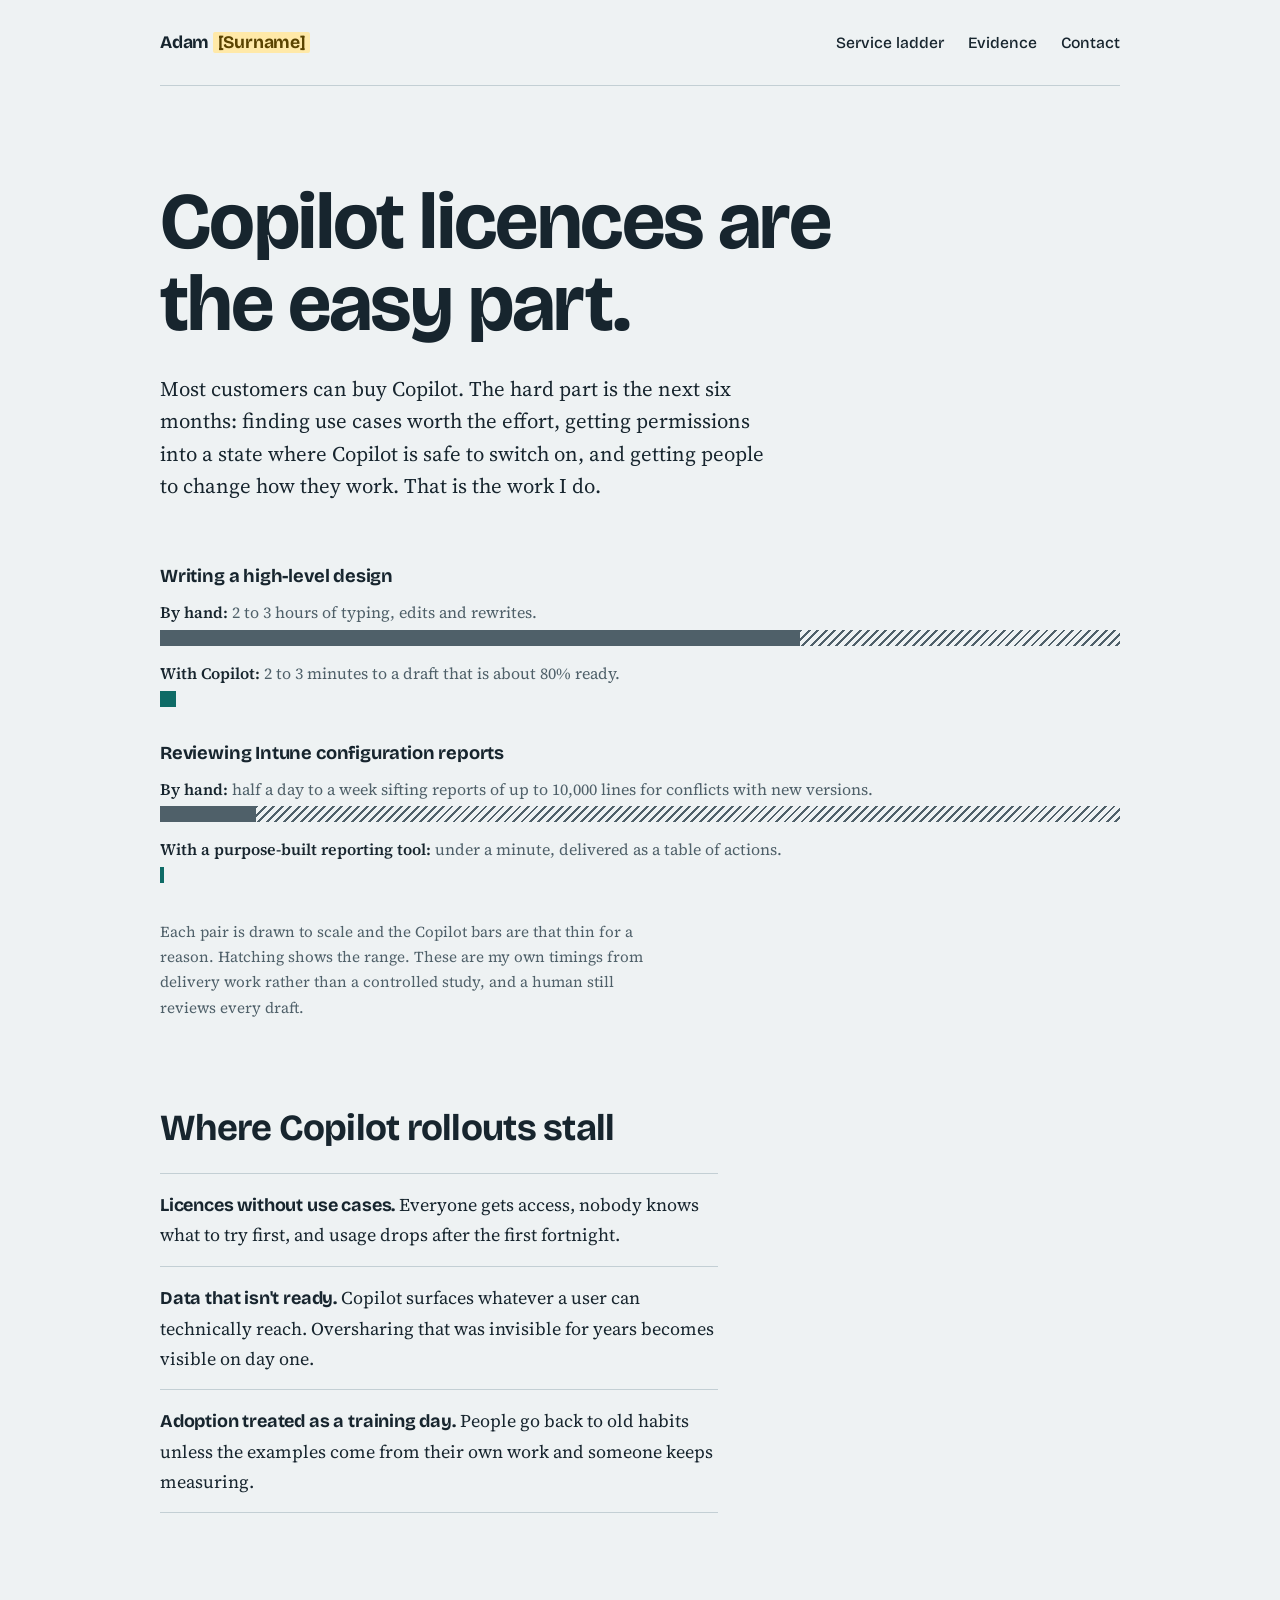
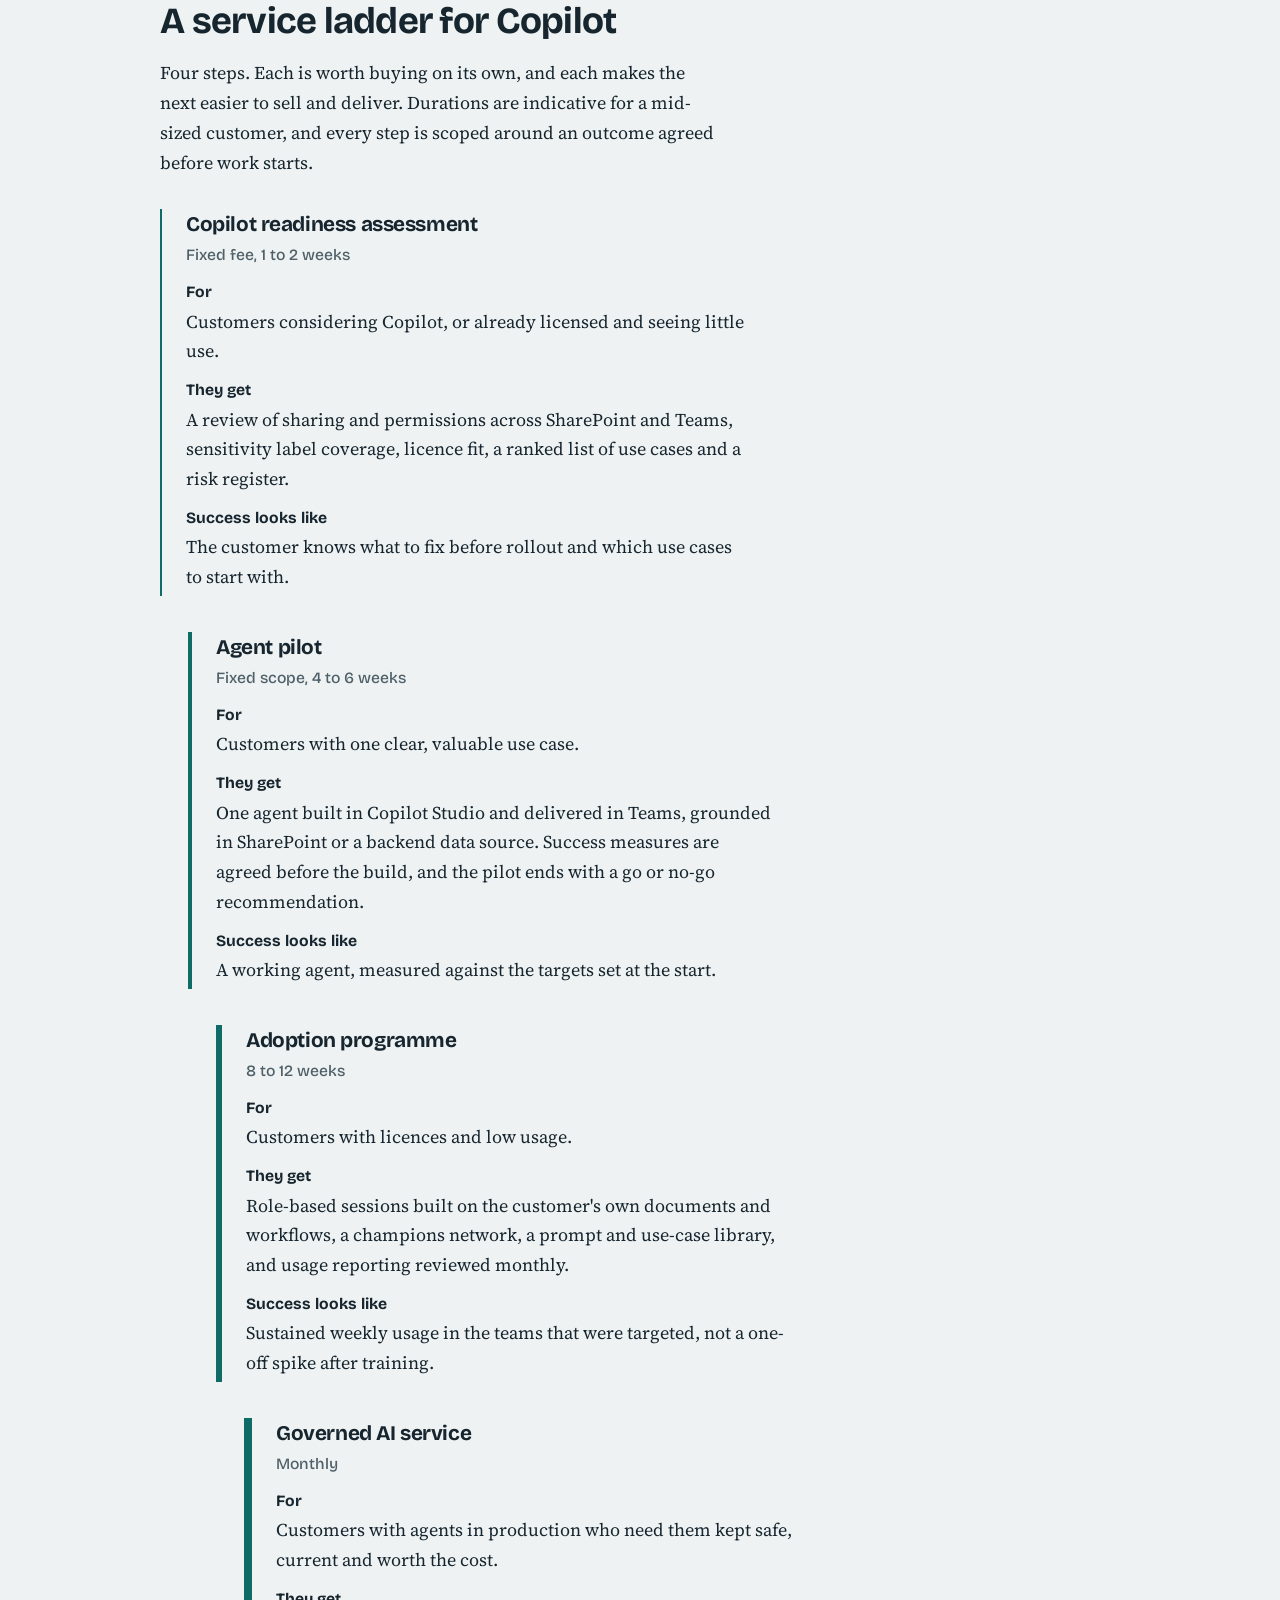
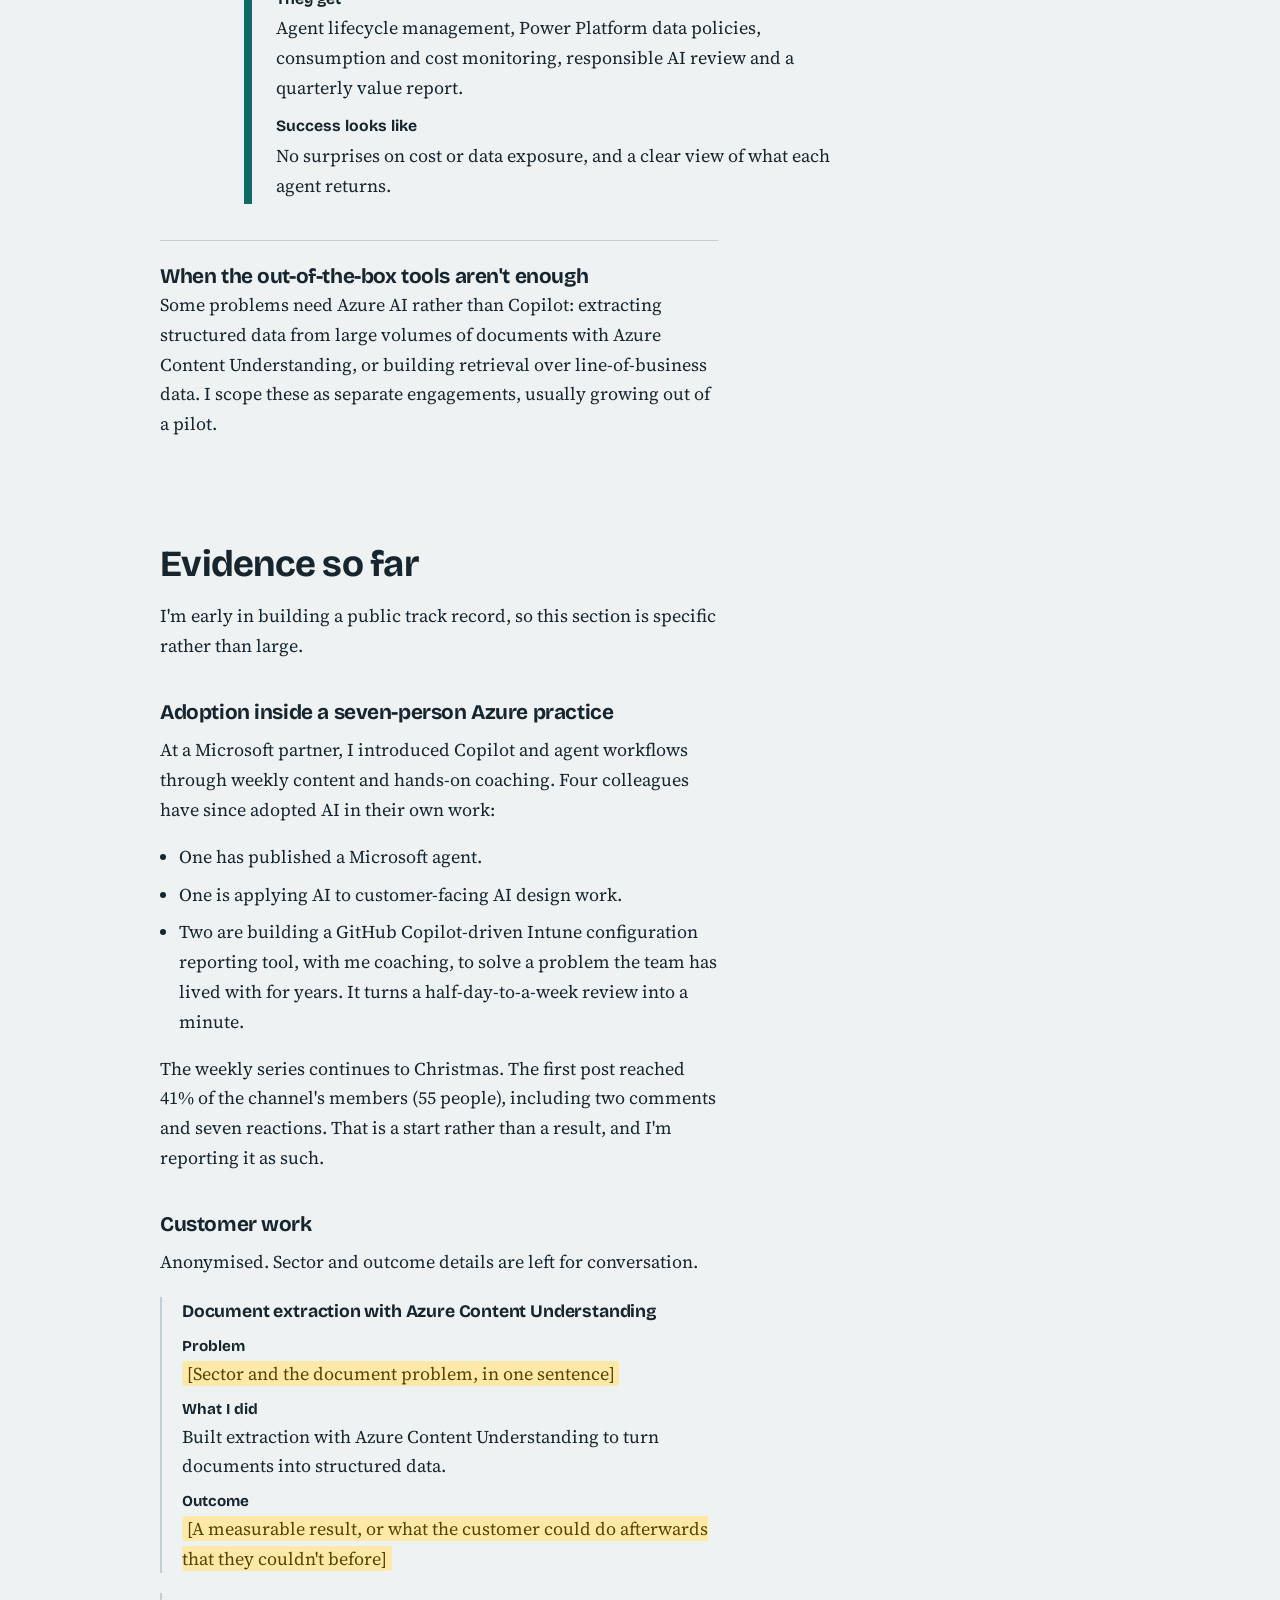
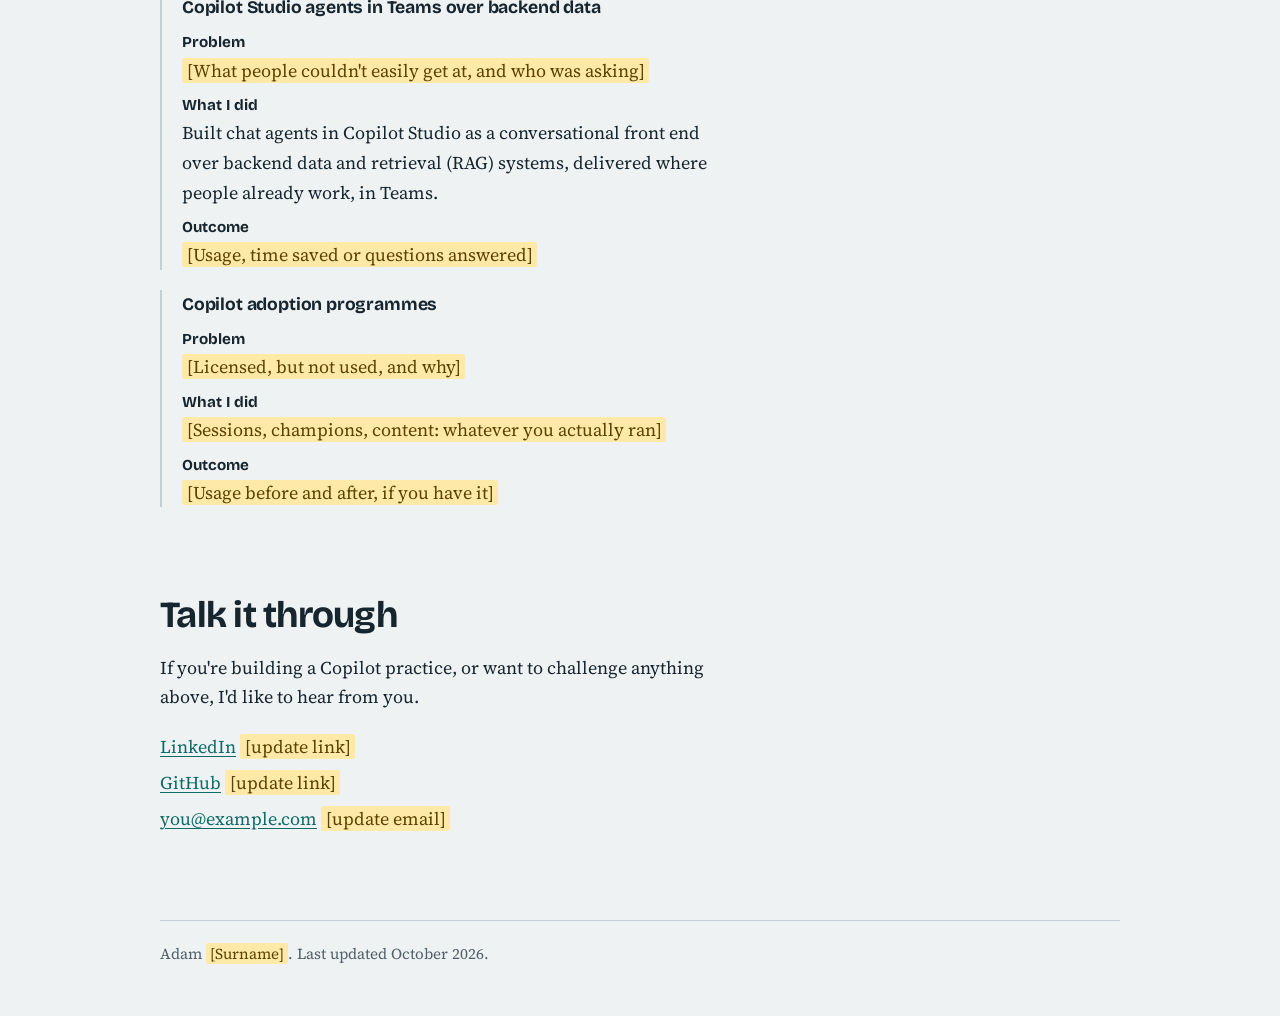
==== index.html @ 03a4071e "Add Index" ====
<!DOCTYPE html>
<html lang="en-GB">
<head>
<meta charset="utf-8">
<meta name="viewport" content="width=device-width, initial-scale=1">
<title>Adam | Copilot and AI services for Microsoft customers</title>
<meta name="description" content="A practical service ladder for Microsoft Copilot adoption: readiness, agent pilots, adoption programmes and governed AI, with evidence from real delivery work.">

<!--
  EDIT BEFORE PUBLISHING
  Everything highlighted in yellow on the page (class="todo") needs your own detail:
    - surname, LinkedIn, GitHub and email links
    - the Problem / Outcome lines in the three customer work entries
  Search this file for "todo" to find them all. Delete this comment when done.
-->

<link rel="preconnect" href="https://fonts.googleapis.com">
<link rel="preconnect" href="https://fonts.gstatic.com" crossorigin>
<link href="https://fonts.googleapis.com/css2?family=Bricolage+Grotesque:opsz,wght@12..96,500;12..96,700&family=Source+Serif+4:ital,opsz,wght@0,8..60,400;0,8..60,600;1,8..60,400&display=swap" rel="stylesheet">

<style>
  :root {
    --paper: #EEF2F3;
    --ink: #17252E;
    --muted: #4F6069;
    --rule: #C3CFD4;
    --signal: #0E6B66;
    --todo-bg: #FFE9A8;
    --todo-ink: #5A4300;
    --display: "Bricolage Grotesque", "Helvetica Neue", Arial, sans-serif;
    --body: "Source Serif 4", Georgia, "Times New Roman", serif;
  }

  @media (prefers-color-scheme: dark) {
    :root {
      --paper: #0F1A20;
      --ink: #E6EEF0;
      --muted: #A3B4BC;
      --rule: #2A3B44;
      --signal: #4FC3BA;
      --todo-bg: #4A3B0A;
      --todo-ink: #FFE9A8;
    }
  }

  *, *::before, *::after { box-sizing: border-box; }

  html { scroll-behavior: smooth; }

  body {
    margin: 0;
    background: var(--paper);
    color: var(--ink);
    font-family: var(--body);
    font-size: 1.125rem;
    line-height: 1.65;
    -webkit-font-smoothing: antialiased;
  }

  .skip {
    position: absolute;
    left: -999px;
    top: 0;
    background: var(--ink);
    color: var(--paper);
    padding: .6rem 1rem;
    z-index: 10;
  }
  .skip:focus { left: 0; }

  a { color: var(--signal); text-underline-offset: .18em; }
  a:focus-visible, .nav a:focus-visible {
    outline: 3px solid var(--signal);
    outline-offset: 3px;
    border-radius: 2px;
  }

  .wrap {
    max-width: 1040px;
    margin: 0 auto;
    padding: 0 clamp(1.25rem, 5vw, 2.5rem);
  }

  .prose { max-width: 62ch; }

  /* header */
  .masthead {
    display: flex;
    justify-content: space-between;
    align-items: baseline;
    gap: 1.5rem;
    padding-top: 1.75rem;
    padding-bottom: 1.75rem;
    border-bottom: 1px solid var(--rule);
    font-family: var(--display);
  }
  .masthead .name { font-weight: 700; font-size: 1.1rem; letter-spacing: -.01em; }
  .nav { display: flex; gap: 1.5rem; flex-wrap: wrap; }
  .nav a { color: var(--ink); text-decoration: none; font-weight: 500; font-size: .98rem; }
  .nav a:hover { text-decoration: underline; text-underline-offset: .25em; }

  /* type */
  h1, h2, h3 {
    font-family: var(--display);
    font-weight: 700;
    letter-spacing: -.02em;
    margin: 0;
  }
  h1 {
    font-size: clamp(2.7rem, 7vw, 5rem);
    line-height: 1.02;
    max-width: 14ch;
  }
  h2 {
    font-size: clamp(1.7rem, 3.4vw, 2.3rem);
    line-height: 1.12;
    margin-bottom: 1rem;
  }
  h3 { font-size: 1.3rem; line-height: 1.2; }

  p { margin: 0 0 1.1rem; }

  section { padding: clamp(3rem, 8vw, 5.5rem) 0 0; }

  /* hero */
  .hero { padding-top: clamp(3rem, 9vw, 6rem); }
  .lede { font-size: 1.3rem; line-height: 1.55; margin-top: 1.75rem; }

  /* timing comparison: the page's one memorable element */
  .timing { margin: clamp(2.5rem, 6vw, 4rem) 0 0; padding: 0; }
  .timing-row { margin-bottom: 2.25rem; }
  .timing-row h2 {
    font-size: 1.15rem;
    letter-spacing: -.01em;
    margin-bottom: .9rem;
  }
  .line {
    display: grid;
    grid-template-columns: 1fr;
    gap: .35rem;
    margin-bottom: 1rem;
  }
  .line p {
    margin: 0;
    font-size: 1rem;
    line-height: 1.45;
    color: var(--muted);
  }
  .line p strong { color: var(--ink); font-weight: 600; }
  .track { height: 16px; display: flex; }
  .manual { display: flex; width: 100%; transform-origin: left center; }
  .manual .solid { background: var(--muted); height: 100%; }
  .manual .range {
    height: 100%;
    background: repeating-linear-gradient(
      135deg, var(--muted) 0 2px, transparent 2px 6px
    );
  }
  .fast { background: var(--signal); height: 100%; }
  .timing .note { font-size: .95rem; color: var(--muted); max-width: 62ch; }

  @media (prefers-reduced-motion: no-preference) {
    .manual { animation: grow 1.1s cubic-bezier(.2,.7,.2,1) both; }
    .fast { animation: appear .2s ease-out 1.2s both; }
    @keyframes grow { from { transform: scaleX(0); } to { transform: scaleX(1); } }
    @keyframes appear { from { opacity: 0; } to { opacity: 1; } }
  }

  /* problem */
  .stall { margin: 1.5rem 0 0; padding: 0; list-style: none; max-width: 62ch; }
  .stall li { padding: 1rem 0; border-top: 1px solid var(--rule); }
  .stall li:last-child { border-bottom: 1px solid var(--rule); }
  .stall strong { font-family: var(--display); font-weight: 700; letter-spacing: -.01em; }

  /* ladder */
  .ladder { list-style: none; margin: 2rem 0 0; padding: 0; }
  .rung {
    --i: 0;
    border-left: calc(2px + var(--i) * 2px) solid var(--signal);
    padding: .25rem 0 .25rem 1.5rem;
    margin: 0 0 2.25rem calc(var(--i) * 1.75rem);
  }
  .rung header { margin-bottom: .6rem; }
  .rung .meta {
    margin: .25rem 0 0;
    font-family: var(--display);
    font-weight: 500;
    font-size: .98rem;
    color: var(--muted);
  }
  dl.facts { margin: 0; max-width: 62ch; }
  dl.facts dt {
    font-family: var(--display);
    font-weight: 700;
    font-size: .98rem;
    margin-top: .7rem;
  }
  dl.facts dd { margin: .1rem 0 0; }

  .beyond {
    margin-top: .5rem;
    padding-top: 1.5rem;
    border-top: 1px solid var(--rule);
    max-width: 62ch;
  }

  /* proof */
  .proof-block { margin-top: 2.5rem; }
  .proof-block h3 { margin-bottom: .6rem; }
  .proof-list { margin: .5rem 0 1.1rem; padding-left: 1.2rem; max-width: 62ch; }
  .proof-list li { margin-bottom: .5rem; }

  .work { margin-top: 1.25rem; padding-left: 1.25rem; border-left: 2px solid var(--rule); max-width: 62ch; }
  .work h4 {
    font-family: var(--display);
    font-size: 1.1rem;
    margin: 0 0 .3rem;
    letter-spacing: -.01em;
  }
  .work dl { margin: 0; }
  .work dt { font-family: var(--display); font-weight: 700; font-size: .95rem; margin-top: .5rem; }
  .work dd { margin: 0; }

  mark.todo {
    background: var(--todo-bg);
    color: var(--todo-ink);
    padding: 0 .25em;
    border-radius: 2px;
  }

  /* contact */
  .contact { padding-bottom: clamp(3rem, 8vw, 5rem); }
  .contact ul { list-style: none; padding: 0; margin: 1.25rem 0 0; }
  .contact li { margin-bottom: .4rem; }

  footer {
    border-top: 1px solid var(--rule);
    padding: 1.25rem 0 2rem;
    font-size: .95rem;
    color: var(--muted);
  }

  @media (max-width: 640px) {
    .rung { margin-left: 0; }
    .masthead { flex-direction: column; gap: .75rem; }
  }
</style>
</head>

<body>
<a class="skip" href="#main">Skip to content</a>

<div class="wrap">
  <header class="masthead">
    <span class="name">Adam <mark class="todo">[Surname]</mark></span>
    <nav class="nav" aria-label="Sections">
      <a href="#offer">Service ladder</a>
      <a href="#proof">Evidence</a>
      <a href="#contact">Contact</a>
    </nav>
  </header>

  <main id="main">

    <section class="hero" aria-labelledby="top">
      <h1 id="top">Copilot licences are the easy part.</h1>
      <p class="lede prose">Most customers can buy Copilot. The hard part is the next six months: finding use cases worth the effort, getting permissions into a state where Copilot is safe to switch on, and getting people to change how they work. That is the work I do.</p>

      <figure class="timing" aria-label="Time comparisons from real delivery work">
        <div class="timing-row">
          <h2>Writing a high-level design</h2>
          <div class="line">
            <p><strong>By hand:</strong> 2 to 3 hours of typing, edits and rewrites.</p>
            <div class="track" role="img" aria-label="By hand: 2 to 3 hours">
              <div class="manual"><span class="solid" style="width:66.7%"></span><span class="range" style="width:33.3%"></span></div>
            </div>
          </div>
          <div class="line">
            <p><strong>With Copilot:</strong> 2 to 3 minutes to a draft that is about 80% ready.</p>
            <div class="track" role="img" aria-label="With Copilot: 2 to 3 minutes">
              <div class="fast" style="width:max(1.7%, 4px)"></div>
            </div>
          </div>
        </div>

        <div class="timing-row">
          <h2>Reviewing Intune configuration reports</h2>
          <div class="line">
            <p><strong>By hand:</strong> half a day to a week sifting reports of up to 10,000 lines for conflicts with new versions.</p>
            <div class="track" role="img" aria-label="By hand: half a day to a week">
              <div class="manual"><span class="solid" style="width:10%"></span><span class="range" style="width:90%"></span></div>
            </div>
          </div>
          <div class="line">
            <p><strong>With a purpose-built reporting tool:</strong> under a minute, delivered as a table of actions.</p>
            <div class="track" role="img" aria-label="With the reporting tool: under a minute">
              <div class="fast" style="width:4px"></div>
            </div>
          </div>
        </div>

        <figcaption class="note">Each pair is drawn to scale and the Copilot bars are that thin for a reason. Hatching shows the range. These are my own timings from delivery work rather than a controlled study, and a human still reviews every draft.</figcaption>
      </figure>
    </section>

    <section aria-labelledby="stall-h">
      <h2 id="stall-h">Where Copilot rollouts stall</h2>
      <ul class="stall">
        <li><strong>Licences without use cases.</strong> Everyone gets access, nobody knows what to try first, and usage drops after the first fortnight.</li>
        <li><strong>Data that isn't ready.</strong> Copilot surfaces whatever a user can technically reach. Oversharing that was invisible for years becomes visible on day one.</li>
        <li><strong>Adoption treated as a training day.</strong> People go back to old habits unless the examples come from their own work and someone keeps measuring.</li>
      </ul>
    </section>

    <section id="offer" aria-labelledby="offer-h">
      <h2 id="offer-h">A service ladder for Copilot</h2>
      <p class="prose">Four steps. Each is worth buying on its own, and each makes the next easier to sell and deliver. Durations are indicative for a mid-sized customer, and every step is scoped around an outcome agreed before work starts.</p>

      <ol class="ladder">
        <li class="rung" style="--i:0">
          <header>
            <h3>Copilot readiness assessment</h3>
            <p class="meta">Fixed fee, 1 to 2 weeks</p>
          </header>
          <dl class="facts">
            <dt>For</dt>
            <dd>Customers considering Copilot, or already licensed and seeing little use.</dd>
            <dt>They get</dt>
            <dd>A review of sharing and permissions across SharePoint and Teams, sensitivity label coverage, licence fit, a ranked list of use cases and a risk register.</dd>
            <dt>Success looks like</dt>
            <dd>The customer knows what to fix before rollout and which use cases to start with.</dd>
          </dl>
        </li>

        <li class="rung" style="--i:1">
          <header>
            <h3>Agent pilot</h3>
            <p class="meta">Fixed scope, 4 to 6 weeks</p>
          </header>
          <dl class="facts">
            <dt>For</dt>
            <dd>Customers with one clear, valuable use case.</dd>
            <dt>They get</dt>
            <dd>One agent built in Copilot Studio and delivered in Teams, grounded in SharePoint or a backend data source. Success measures are agreed before the build, and the pilot ends with a go or no-go recommendation.</dd>
            <dt>Success looks like</dt>
            <dd>A working agent, measured against the targets set at the start.</dd>
          </dl>
        </li>

        <li class="rung" style="--i:2">
          <header>
            <h3>Adoption programme</h3>
            <p class="meta">8 to 12 weeks</p>
          </header>
          <dl class="facts">
            <dt>For</dt>
            <dd>Customers with licences and low usage.</dd>
            <dt>They get</dt>
            <dd>Role-based sessions built on the customer's own documents and workflows, a champions network, a prompt and use-case library, and usage reporting reviewed monthly.</dd>
            <dt>Success looks like</dt>
            <dd>Sustained weekly usage in the teams that were targeted, not a one-off spike after training.</dd>
          </dl>
        </li>

        <li class="rung" style="--i:3">
          <header>
            <h3>Governed AI service</h3>
            <p class="meta">Monthly</p>
          </header>
          <dl class="facts">
            <dt>For</dt>
            <dd>Customers with agents in production who need them kept safe, current and worth the cost.</dd>
            <dt>They get</dt>
            <dd>Agent lifecycle management, Power Platform data policies, consumption and cost monitoring, responsible AI review and a quarterly value report.</dd>
            <dt>Success looks like</dt>
            <dd>No surprises on cost or data exposure, and a clear view of what each agent returns.</dd>
          </dl>
        </li>
      </ol>

      <div class="beyond">
        <h3>When the out-of-the-box tools aren't enough</h3>
        <p>Some problems need Azure AI rather than Copilot: extracting structured data from large volumes of documents with Azure Content Understanding, or building retrieval over line-of-business data. I scope these as separate engagements, usually growing out of a pilot.</p>
      </div>
    </section>

    <section id="proof" aria-labelledby="proof-h">
      <h2 id="proof-h">Evidence so far</h2>
      <p class="prose">I'm early in building a public track record, so this section is specific rather than large.</p>

      <div class="proof-block">
        <h3>Adoption inside a seven-person Azure practice</h3>
        <p class="prose">At a Microsoft partner, I introduced Copilot and agent workflows through weekly content and hands-on coaching. Four colleagues have since adopted AI in their own work:</p>
        <ul class="proof-list">
          <li>One has published a Microsoft agent.</li>
          <li>One is applying AI to customer-facing AI design work.</li>
          <li>Two are building a GitHub Copilot-driven Intune configuration reporting tool, with me coaching, to solve a problem the team has lived with for years. It turns a half-day-to-a-week review into a minute.</li>
        </ul>
        <p class="prose">The weekly series continues to Christmas. The first post reached 41% of the channel's members (55 people), including two comments and seven reactions. That is a start rather than a result, and I'm reporting it as such.</p>
      </div>

      <div class="proof-block">
        <h3>Customer work</h3>
        <p class="prose">Anonymised. Sector and outcome details are left for conversation.</p>

        <article class="work">
          <h4>Document extraction with Azure Content Understanding</h4>
          <dl>
            <dt>Problem</dt>
            <dd><mark class="todo">[Sector and the document problem, in one sentence]</mark></dd>
            <dt>What I did</dt>
            <dd>Built extraction with Azure Content Understanding to turn documents into structured data.</dd>
            <dt>Outcome</dt>
            <dd><mark class="todo">[A measurable result, or what the customer could do afterwards that they couldn't before]</mark></dd>
          </dl>
        </article>

        <article class="work">
          <h4>Copilot Studio agents in Teams over backend data</h4>
          <dl>
            <dt>Problem</dt>
            <dd><mark class="todo">[What people couldn't easily get at, and who was asking]</mark></dd>
            <dt>What I did</dt>
            <dd>Built chat agents in Copilot Studio as a conversational front end over backend data and retrieval (RAG) systems, delivered where people already work, in Teams.</dd>
            <dt>Outcome</dt>
            <dd><mark class="todo">[Usage, time saved or questions answered]</mark></dd>
          </dl>
        </article>

        <article class="work">
          <h4>Copilot adoption programmes</h4>
          <dl>
            <dt>Problem</dt>
            <dd><mark class="todo">[Licensed, but not used, and why]</mark></dd>
            <dt>What I did</dt>
            <dd><mark class="todo">[Sessions, champions, content: whatever you actually ran]</mark></dd>
            <dt>Outcome</dt>
            <dd><mark class="todo">[Usage before and after, if you have it]</mark></dd>
          </dl>
        </article>
      </div>
    </section>

    <section id="contact" class="contact" aria-labelledby="contact-h">
      <h2 id="contact-h">Talk it through</h2>
      <p class="prose">If you're building a Copilot practice, or want to challenge anything above, I'd like to hear from you.</p>
      <ul>
        <li><a href="https://www.linkedin.com/in/your-handle">LinkedIn</a> <mark class="todo">[update link]</mark></li>
        <li><a href="https://github.com/your-handle">GitHub</a> <mark class="todo">[update link]</mark></li>
        <li><a href="mailto:you@example.com">you@example.com</a> <mark class="todo">[update email]</mark></li>
      </ul>
    </section>

  </main>

  <footer>
    <p>Adam <mark class="todo">[Surname]</mark>. Last updated October 2026.</p>
  </footer>
</div>
</body>
</html>
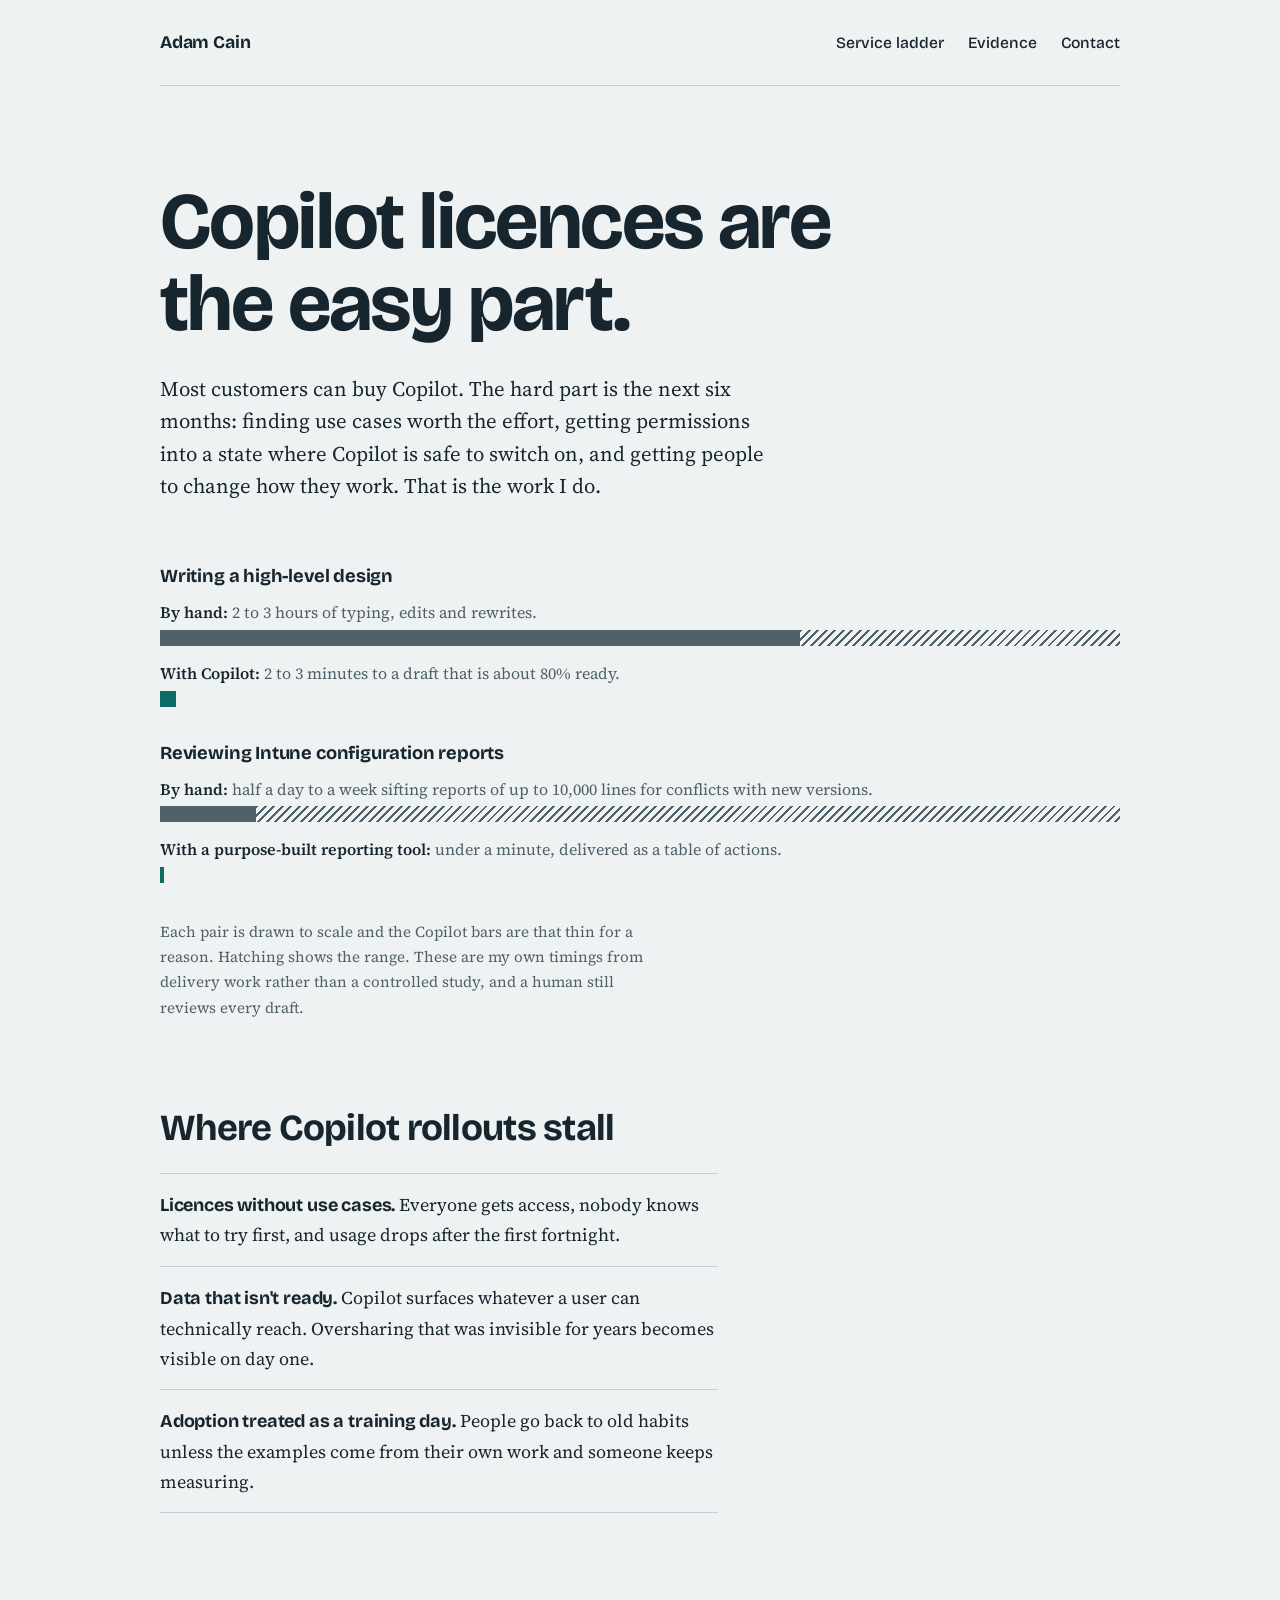
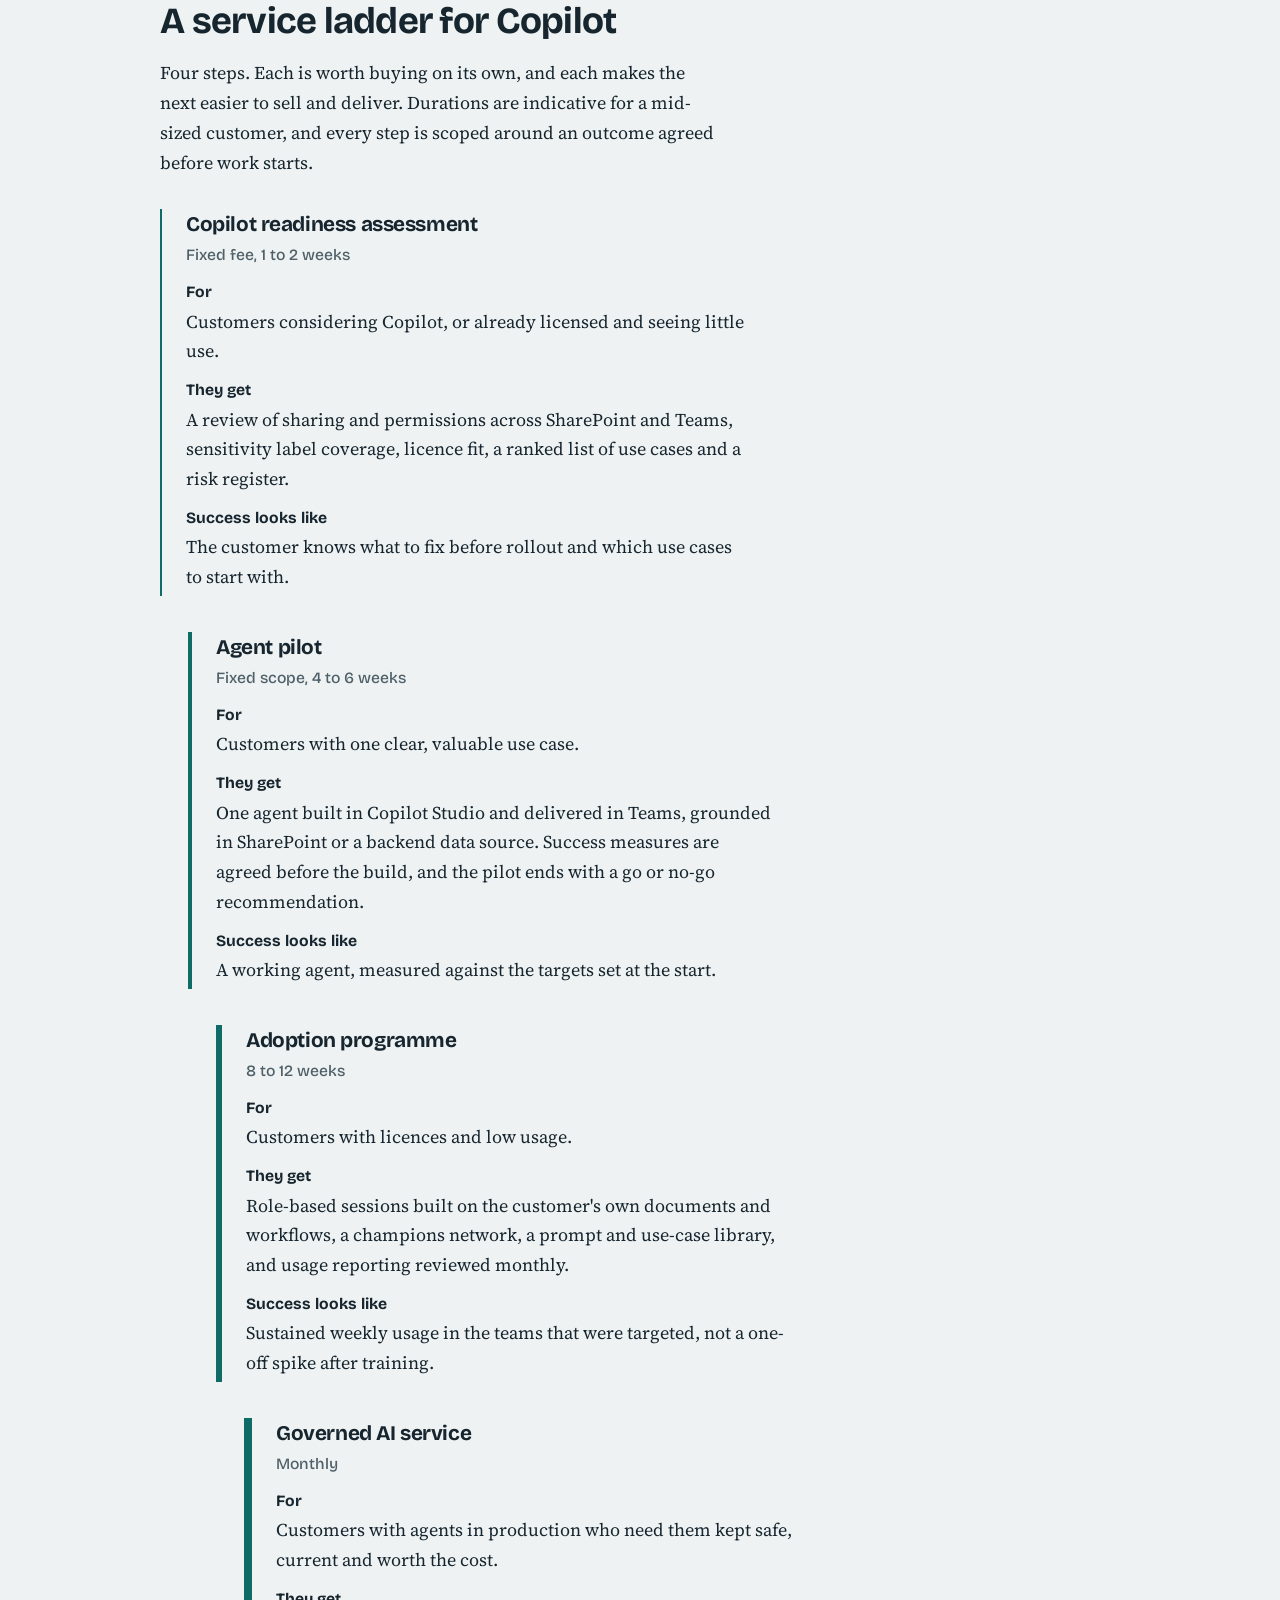
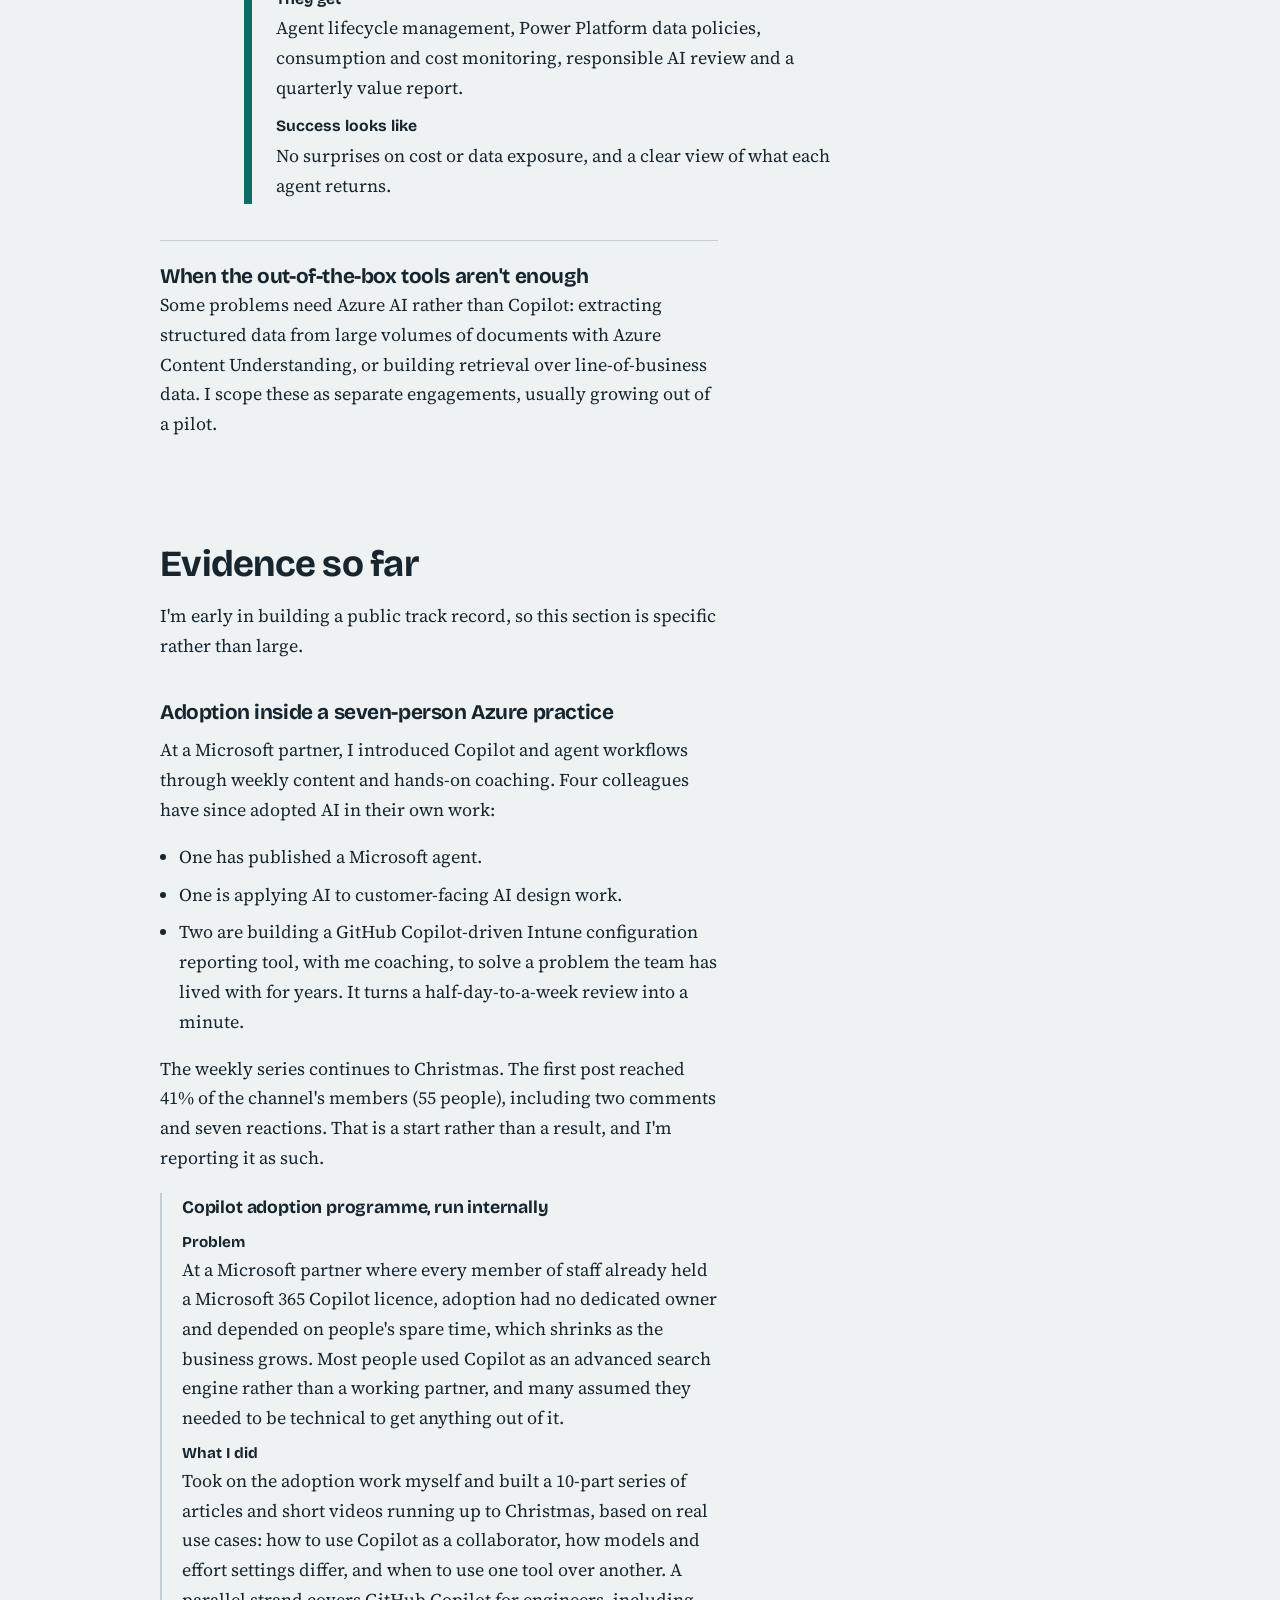
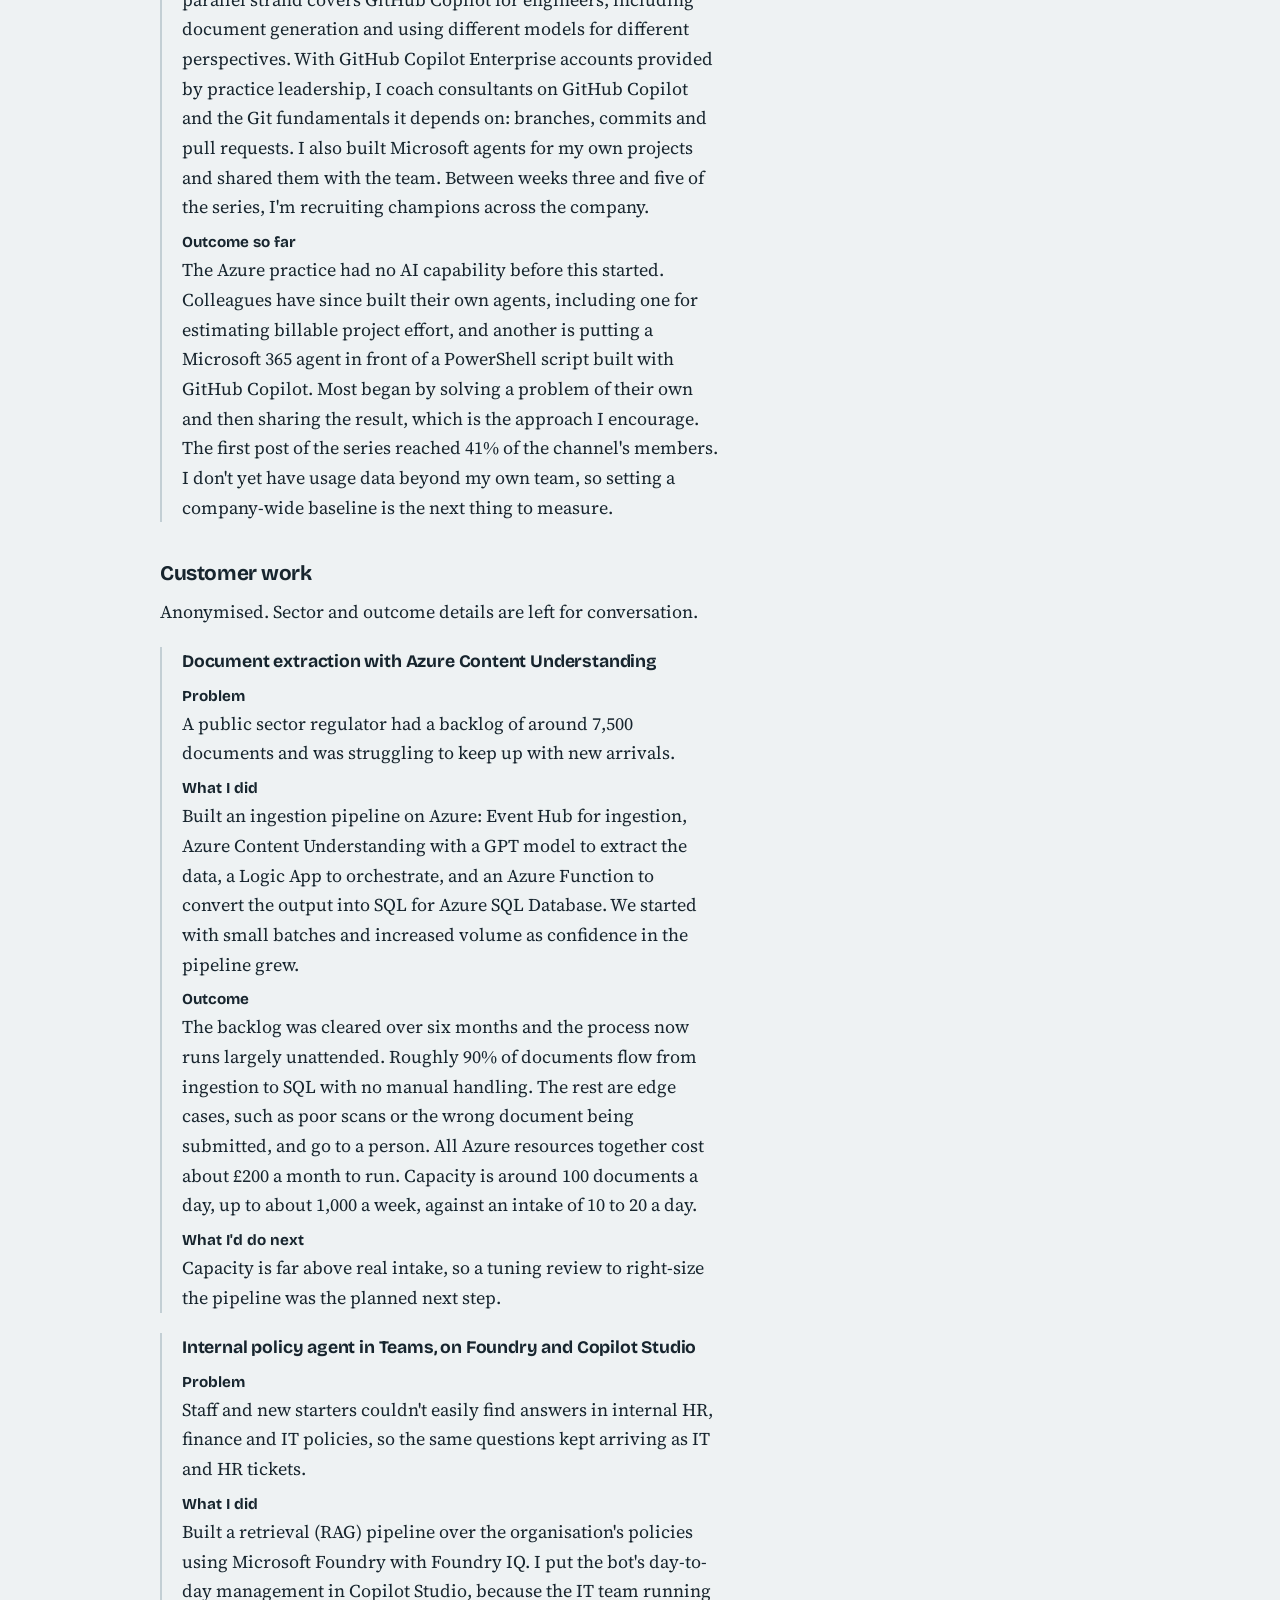
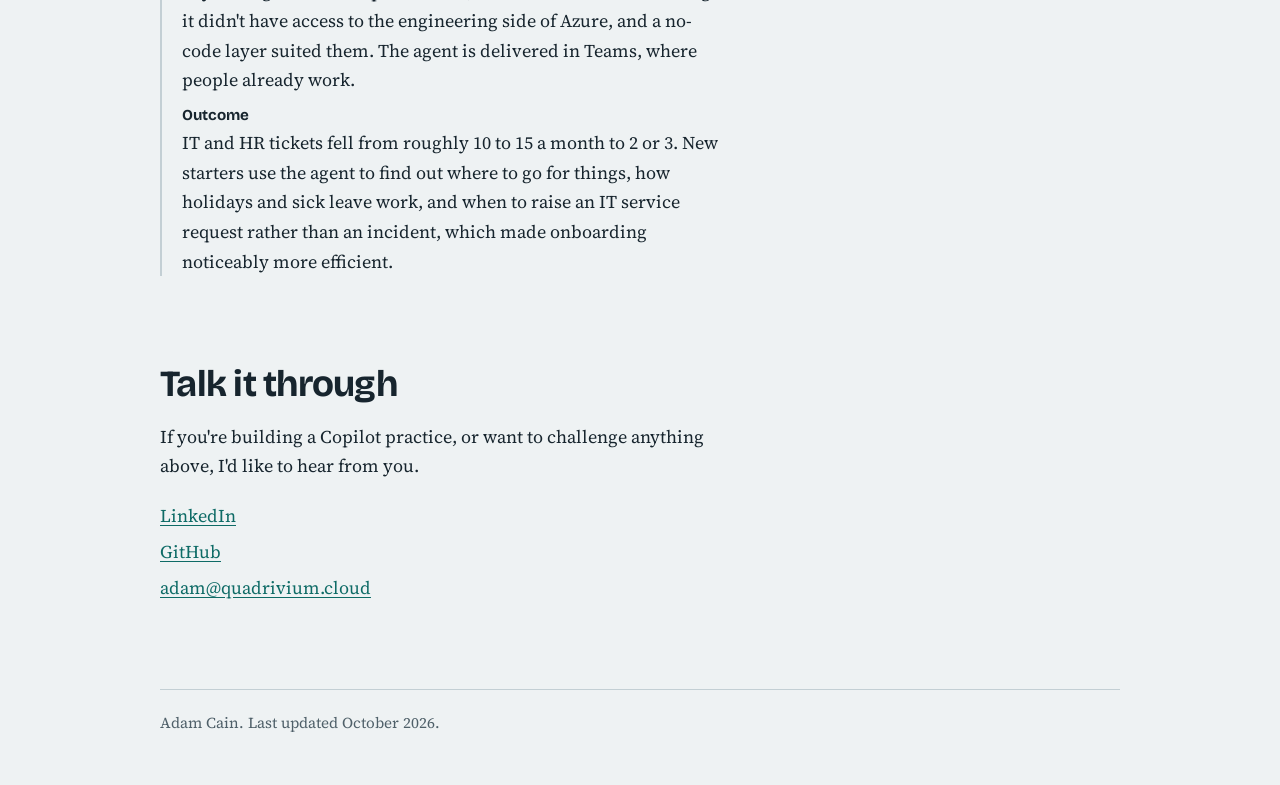
==== commit f6185385: "Amend todos" ====
--- a/index.html
+++ b/index.html
@@ -1,461 +1,697 @@
 <!DOCTYPE html>
 <html lang="en-GB">
+
 <head>
-<meta charset="utf-8">
-<meta name="viewport" content="width=device-width, initial-scale=1">
-<title>Adam | Copilot and AI services for Microsoft customers</title>
-<meta name="description" content="A practical service ladder for Microsoft Copilot adoption: readiness, agent pilots, adoption programmes and governed AI, with evidence from real delivery work.">
-
-<!--
-  EDIT BEFORE PUBLISHING
-  Everything highlighted in yellow on the page (class="todo") needs your own detail:
-    - surname, LinkedIn, GitHub and email links
-    - the Problem / Outcome lines in the three customer work entries
-  Search this file for "todo" to find them all. Delete this comment when done.
--->
-
-<link rel="preconnect" href="https://fonts.googleapis.com">
-<link rel="preconnect" href="https://fonts.gstatic.com" crossorigin>
-<link href="https://fonts.googleapis.com/css2?family=Bricolage+Grotesque:opsz,wght@12..96,500;12..96,700&family=Source+Serif+4:ital,opsz,wght@0,8..60,400;0,8..60,600;1,8..60,400&display=swap" rel="stylesheet">
-
-<style>
-  :root {
-    --paper: #EEF2F3;
-    --ink: #17252E;
-    --muted: #4F6069;
-    --rule: #C3CFD4;
-    --signal: #0E6B66;
-    --todo-bg: #FFE9A8;
-    --todo-ink: #5A4300;
-    --display: "Bricolage Grotesque", "Helvetica Neue", Arial, sans-serif;
-    --body: "Source Serif 4", Georgia, "Times New Roman", serif;
-  }
-
-  @media (prefers-color-scheme: dark) {
+  <meta charset="utf-8">
+  <meta name="viewport" content="width=device-width, initial-scale=1">
+  <title>Adam Cain | Copilot and AI services for Microsoft customers</title>
+  <meta name="description"
+    content="A practical service ladder for Microsoft Copilot adoption: readiness, agent pilots, adoption programmes and governed AI, with evidence from real delivery work.">
+
+  <link rel="preconnect" href="https://fonts.googleapis.com">
+  <link rel="preconnect" href="https://fonts.gstatic.com" crossorigin>
+  <link
+    href="https://fonts.googleapis.com/css2?family=Bricolage+Grotesque:opsz,wght@12..96,500;12..96,700&family=Source+Serif+4:ital,opsz,wght@0,8..60,400;0,8..60,600;1,8..60,400&display=swap"
+    rel="stylesheet">
+
+  <style>
     :root {
-      --paper: #0F1A20;
-      --ink: #E6EEF0;
-      --muted: #A3B4BC;
-      --rule: #2A3B44;
-      --signal: #4FC3BA;
-      --todo-bg: #4A3B0A;
-      --todo-ink: #FFE9A8;
-    }
-  }
-
-  *, *::before, *::after { box-sizing: border-box; }
-
-  html { scroll-behavior: smooth; }
-
-  body {
-    margin: 0;
-    background: var(--paper);
-    color: var(--ink);
-    font-family: var(--body);
-    font-size: 1.125rem;
-    line-height: 1.65;
-    -webkit-font-smoothing: antialiased;
-  }
-
-  .skip {
-    position: absolute;
-    left: -999px;
-    top: 0;
-    background: var(--ink);
-    color: var(--paper);
-    padding: .6rem 1rem;
-    z-index: 10;
-  }
-  .skip:focus { left: 0; }
-
-  a { color: var(--signal); text-underline-offset: .18em; }
-  a:focus-visible, .nav a:focus-visible {
-    outline: 3px solid var(--signal);
-    outline-offset: 3px;
-    border-radius: 2px;
-  }
-
-  .wrap {
-    max-width: 1040px;
-    margin: 0 auto;
-    padding: 0 clamp(1.25rem, 5vw, 2.5rem);
-  }
-
-  .prose { max-width: 62ch; }
-
-  /* header */
-  .masthead {
-    display: flex;
-    justify-content: space-between;
-    align-items: baseline;
-    gap: 1.5rem;
-    padding-top: 1.75rem;
-    padding-bottom: 1.75rem;
-    border-bottom: 1px solid var(--rule);
-    font-family: var(--display);
-  }
-  .masthead .name { font-weight: 700; font-size: 1.1rem; letter-spacing: -.01em; }
-  .nav { display: flex; gap: 1.5rem; flex-wrap: wrap; }
-  .nav a { color: var(--ink); text-decoration: none; font-weight: 500; font-size: .98rem; }
-  .nav a:hover { text-decoration: underline; text-underline-offset: .25em; }
-
-  /* type */
-  h1, h2, h3 {
-    font-family: var(--display);
-    font-weight: 700;
-    letter-spacing: -.02em;
-    margin: 0;
-  }
-  h1 {
-    font-size: clamp(2.7rem, 7vw, 5rem);
-    line-height: 1.02;
-    max-width: 14ch;
-  }
-  h2 {
-    font-size: clamp(1.7rem, 3.4vw, 2.3rem);
-    line-height: 1.12;
-    margin-bottom: 1rem;
-  }
-  h3 { font-size: 1.3rem; line-height: 1.2; }
-
-  p { margin: 0 0 1.1rem; }
-
-  section { padding: clamp(3rem, 8vw, 5.5rem) 0 0; }
-
-  /* hero */
-  .hero { padding-top: clamp(3rem, 9vw, 6rem); }
-  .lede { font-size: 1.3rem; line-height: 1.55; margin-top: 1.75rem; }
-
-  /* timing comparison: the page's one memorable element */
-  .timing { margin: clamp(2.5rem, 6vw, 4rem) 0 0; padding: 0; }
-  .timing-row { margin-bottom: 2.25rem; }
-  .timing-row h2 {
-    font-size: 1.15rem;
-    letter-spacing: -.01em;
-    margin-bottom: .9rem;
-  }
-  .line {
-    display: grid;
-    grid-template-columns: 1fr;
-    gap: .35rem;
-    margin-bottom: 1rem;
-  }
-  .line p {
-    margin: 0;
-    font-size: 1rem;
-    line-height: 1.45;
-    color: var(--muted);
-  }
-  .line p strong { color: var(--ink); font-weight: 600; }
-  .track { height: 16px; display: flex; }
-  .manual { display: flex; width: 100%; transform-origin: left center; }
-  .manual .solid { background: var(--muted); height: 100%; }
-  .manual .range {
-    height: 100%;
-    background: repeating-linear-gradient(
-      135deg, var(--muted) 0 2px, transparent 2px 6px
-    );
-  }
-  .fast { background: var(--signal); height: 100%; }
-  .timing .note { font-size: .95rem; color: var(--muted); max-width: 62ch; }
-
-  @media (prefers-reduced-motion: no-preference) {
-    .manual { animation: grow 1.1s cubic-bezier(.2,.7,.2,1) both; }
-    .fast { animation: appear .2s ease-out 1.2s both; }
-    @keyframes grow { from { transform: scaleX(0); } to { transform: scaleX(1); } }
-    @keyframes appear { from { opacity: 0; } to { opacity: 1; } }
-  }
-
-  /* problem */
-  .stall { margin: 1.5rem 0 0; padding: 0; list-style: none; max-width: 62ch; }
-  .stall li { padding: 1rem 0; border-top: 1px solid var(--rule); }
-  .stall li:last-child { border-bottom: 1px solid var(--rule); }
-  .stall strong { font-family: var(--display); font-weight: 700; letter-spacing: -.01em; }
-
-  /* ladder */
-  .ladder { list-style: none; margin: 2rem 0 0; padding: 0; }
-  .rung {
-    --i: 0;
-    border-left: calc(2px + var(--i) * 2px) solid var(--signal);
-    padding: .25rem 0 .25rem 1.5rem;
-    margin: 0 0 2.25rem calc(var(--i) * 1.75rem);
-  }
-  .rung header { margin-bottom: .6rem; }
-  .rung .meta {
-    margin: .25rem 0 0;
-    font-family: var(--display);
-    font-weight: 500;
-    font-size: .98rem;
-    color: var(--muted);
-  }
-  dl.facts { margin: 0; max-width: 62ch; }
-  dl.facts dt {
-    font-family: var(--display);
-    font-weight: 700;
-    font-size: .98rem;
-    margin-top: .7rem;
-  }
-  dl.facts dd { margin: .1rem 0 0; }
-
-  .beyond {
-    margin-top: .5rem;
-    padding-top: 1.5rem;
-    border-top: 1px solid var(--rule);
-    max-width: 62ch;
-  }
-
-  /* proof */
-  .proof-block { margin-top: 2.5rem; }
-  .proof-block h3 { margin-bottom: .6rem; }
-  .proof-list { margin: .5rem 0 1.1rem; padding-left: 1.2rem; max-width: 62ch; }
-  .proof-list li { margin-bottom: .5rem; }
-
-  .work { margin-top: 1.25rem; padding-left: 1.25rem; border-left: 2px solid var(--rule); max-width: 62ch; }
-  .work h4 {
-    font-family: var(--display);
-    font-size: 1.1rem;
-    margin: 0 0 .3rem;
-    letter-spacing: -.01em;
-  }
-  .work dl { margin: 0; }
-  .work dt { font-family: var(--display); font-weight: 700; font-size: .95rem; margin-top: .5rem; }
-  .work dd { margin: 0; }
-
-  mark.todo {
-    background: var(--todo-bg);
-    color: var(--todo-ink);
-    padding: 0 .25em;
-    border-radius: 2px;
-  }
-
-  /* contact */
-  .contact { padding-bottom: clamp(3rem, 8vw, 5rem); }
-  .contact ul { list-style: none; padding: 0; margin: 1.25rem 0 0; }
-  .contact li { margin-bottom: .4rem; }
-
-  footer {
-    border-top: 1px solid var(--rule);
-    padding: 1.25rem 0 2rem;
-    font-size: .95rem;
-    color: var(--muted);
-  }
-
-  @media (max-width: 640px) {
-    .rung { margin-left: 0; }
-    .masthead { flex-direction: column; gap: .75rem; }
-  }
-</style>
+      --paper: #EEF2F3;
+      --ink: #17252E;
+      --muted: #4F6069;
+      --rule: #C3CFD4;
+      --signal: #0E6B66;
+      --display: "Bricolage Grotesque", "Helvetica Neue", Arial, sans-serif;
+      --body: "Source Serif 4", Georgia, "Times New Roman", serif;
+    }
+
+    @media (prefers-color-scheme: dark) {
+      :root {
+        --paper: #0F1A20;
+        --ink: #E6EEF0;
+        --muted: #A3B4BC;
+        --rule: #2A3B44;
+        --signal: #4FC3BA;
+      }
+    }
+
+    *,
+    *::before,
+    *::after {
+      box-sizing: border-box;
+    }
+
+    html {
+      scroll-behavior: smooth;
+    }
+
+    body {
+      margin: 0;
+      background: var(--paper);
+      color: var(--ink);
+      font-family: var(--body);
+      font-size: 1.125rem;
+      line-height: 1.65;
+      -webkit-font-smoothing: antialiased;
+    }
+
+    .skip {
+      position: absolute;
+      left: -999px;
+      top: 0;
+      background: var(--ink);
+      color: var(--paper);
+      padding: .6rem 1rem;
+      z-index: 10;
+    }
+
+    .skip:focus {
+      left: 0;
+    }
+
+    a {
+      color: var(--signal);
+      text-underline-offset: .18em;
+    }
+
+    a:focus-visible,
+    .nav a:focus-visible {
+      outline: 3px solid var(--signal);
+      outline-offset: 3px;
+      border-radius: 2px;
+    }
+
+    .wrap {
+      max-width: 1040px;
+      margin: 0 auto;
+      padding: 0 clamp(1.25rem, 5vw, 2.5rem);
+    }
+
+    .prose {
+      max-width: 62ch;
+    }
+
+    /* header */
+    .masthead {
+      display: flex;
+      justify-content: space-between;
+      align-items: baseline;
+      gap: 1.5rem;
+      padding-top: 1.75rem;
+      padding-bottom: 1.75rem;
+      border-bottom: 1px solid var(--rule);
+      font-family: var(--display);
+    }
+
+    .masthead .name {
+      font-weight: 700;
+      font-size: 1.1rem;
+      letter-spacing: -.01em;
+    }
+
+    .nav {
+      display: flex;
+      gap: 1.5rem;
+      flex-wrap: wrap;
+    }
+
+    .nav a {
+      color: var(--ink);
+      text-decoration: none;
+      font-weight: 500;
+      font-size: .98rem;
+    }
+
+    .nav a:hover {
+      text-decoration: underline;
+      text-underline-offset: .25em;
+    }
+
+    /* type */
+    h1,
+    h2,
+    h3 {
+      font-family: var(--display);
+      font-weight: 700;
+      letter-spacing: -.02em;
+      margin: 0;
+    }
+
+    h1 {
+      font-size: clamp(2.7rem, 7vw, 5rem);
+      line-height: 1.02;
+      max-width: 14ch;
+    }
+
+    h2 {
+      font-size: clamp(1.7rem, 3.4vw, 2.3rem);
+      line-height: 1.12;
+      margin-bottom: 1rem;
+    }
+
+    h3 {
+      font-size: 1.3rem;
+      line-height: 1.2;
+    }
+
+    p {
+      margin: 0 0 1.1rem;
+    }
+
+    section {
+      padding: clamp(3rem, 8vw, 5.5rem) 0 0;
+    }
+
+    /* hero */
+    .hero {
+      padding-top: clamp(3rem, 9vw, 6rem);
+    }
+
+    .lede {
+      font-size: 1.3rem;
+      line-height: 1.55;
+      margin-top: 1.75rem;
+    }
+
+    /* timing comparison: the page's one memorable element */
+    .timing {
+      margin: clamp(2.5rem, 6vw, 4rem) 0 0;
+      padding: 0;
+    }
+
+    .timing-row {
+      margin-bottom: 2.25rem;
+    }
+
+    .timing-row h2 {
+      font-size: 1.15rem;
+      letter-spacing: -.01em;
+      margin-bottom: .9rem;
+    }
+
+    .line {
+      display: grid;
+      grid-template-columns: 1fr;
+      gap: .35rem;
+      margin-bottom: 1rem;
+    }
+
+    .line p {
+      margin: 0;
+      font-size: 1rem;
+      line-height: 1.45;
+      color: var(--muted);
+    }
+
+    .line p strong {
+      color: var(--ink);
+      font-weight: 600;
+    }
+
+    .track {
+      height: 16px;
+      display: flex;
+    }
+
+    .manual {
+      display: flex;
+      width: 100%;
+      transform-origin: left center;
+    }
+
+    .manual .solid {
+      background: var(--muted);
+      height: 100%;
+    }
+
+    .manual .range {
+      height: 100%;
+      background: repeating-linear-gradient(135deg, var(--muted) 0 2px, transparent 2px 6px);
+    }
+
+    .fast {
+      background: var(--signal);
+      height: 100%;
+    }
+
+    .timing .note {
+      font-size: .95rem;
+      color: var(--muted);
+      max-width: 62ch;
+    }
+
+    @media (prefers-reduced-motion: no-preference) {
+      .manual {
+        animation: grow 1.1s cubic-bezier(.2, .7, .2, 1) both;
+      }
+
+      .fast {
+        animation: appear .2s ease-out 1.2s both;
+      }
+
+      @keyframes grow {
+        from {
+          transform: scaleX(0);
+        }
+
+        to {
+          transform: scaleX(1);
+        }
+      }
+
+      @keyframes appear {
+        from {
+          opacity: 0;
+        }
+
+        to {
+          opacity: 1;
+        }
+      }
+    }
+
+    /* problem */
+    .stall {
+      margin: 1.5rem 0 0;
+      padding: 0;
+      list-style: none;
+      max-width: 62ch;
+    }
+
+    .stall li {
+      padding: 1rem 0;
+      border-top: 1px solid var(--rule);
+    }
+
+    .stall li:last-child {
+      border-bottom: 1px solid var(--rule);
+    }
+
+    .stall strong {
+      font-family: var(--display);
+      font-weight: 700;
+      letter-spacing: -.01em;
+    }
+
+    /* ladder */
+    .ladder {
+      list-style: none;
+      margin: 2rem 0 0;
+      padding: 0;
+    }
+
+    .rung {
+      --i: 0;
+      border-left: calc(2px + var(--i) * 2px) solid var(--signal);
+      padding: .25rem 0 .25rem 1.5rem;
+      margin: 0 0 2.25rem calc(var(--i) * 1.75rem);
+    }
+
+    .rung header {
+      margin-bottom: .6rem;
+    }
+
+    .rung .meta {
+      margin: .25rem 0 0;
+      font-family: var(--display);
+      font-weight: 500;
+      font-size: .98rem;
+      color: var(--muted);
+    }
+
+    dl.facts {
+      margin: 0;
+      max-width: 62ch;
+    }
+
+    dl.facts dt {
+      font-family: var(--display);
+      font-weight: 700;
+      font-size: .98rem;
+      margin-top: .7rem;
+    }
+
+    dl.facts dd {
+      margin: .1rem 0 0;
+    }
+
+    .beyond {
+      margin-top: .5rem;
+      padding-top: 1.5rem;
+      border-top: 1px solid var(--rule);
+      max-width: 62ch;
+    }
+
+    /* proof */
+    .proof-block {
+      margin-top: 2.5rem;
+    }
+
+    .proof-block h3 {
+      margin-bottom: .6rem;
+    }
+
+    .proof-list {
+      margin: .5rem 0 1.1rem;
+      padding-left: 1.2rem;
+      max-width: 62ch;
+    }
+
+    .proof-list li {
+      margin-bottom: .5rem;
+    }
+
+    .work {
+      margin-top: 1.25rem;
+      padding-left: 1.25rem;
+      border-left: 2px solid var(--rule);
+      max-width: 62ch;
+    }
+
+    .work h4 {
+      font-family: var(--display);
+      font-size: 1.1rem;
+      margin: 0 0 .3rem;
+      letter-spacing: -.01em;
+    }
+
+    .work dl {
+      margin: 0;
+    }
+
+    .work dt {
+      font-family: var(--display);
+      font-weight: 700;
+      font-size: .95rem;
+      margin-top: .5rem;
+    }
+
+    .work dd {
+      margin: 0;
+    }
+
+    /* contact */
+    .contact {
+      padding-bottom: clamp(3rem, 8vw, 5rem);
+    }
+
+    .contact ul {
+      list-style: none;
+      padding: 0;
+      margin: 1.25rem 0 0;
+    }
+
+    .contact li {
+      margin-bottom: .4rem;
+    }
+
+    footer {
+      border-top: 1px solid var(--rule);
+      padding: 1.25rem 0 2rem;
+      font-size: .95rem;
+      color: var(--muted);
+    }
+
+    @media (max-width: 640px) {
+      .rung {
+        margin-left: 0;
+      }
+
+      .masthead {
+        flex-direction: column;
+        gap: .75rem;
+      }
+    }
+  </style>
 </head>
 
 <body>
-<a class="skip" href="#main">Skip to content</a>
-
-<div class="wrap">
-  <header class="masthead">
-    <span class="name">Adam <mark class="todo">[Surname]</mark></span>
-    <nav class="nav" aria-label="Sections">
-      <a href="#offer">Service ladder</a>
-      <a href="#proof">Evidence</a>
-      <a href="#contact">Contact</a>
-    </nav>
-  </header>
-
-  <main id="main">
-
-    <section class="hero" aria-labelledby="top">
-      <h1 id="top">Copilot licences are the easy part.</h1>
-      <p class="lede prose">Most customers can buy Copilot. The hard part is the next six months: finding use cases worth the effort, getting permissions into a state where Copilot is safe to switch on, and getting people to change how they work. That is the work I do.</p>
-
-      <figure class="timing" aria-label="Time comparisons from real delivery work">
-        <div class="timing-row">
-          <h2>Writing a high-level design</h2>
-          <div class="line">
-            <p><strong>By hand:</strong> 2 to 3 hours of typing, edits and rewrites.</p>
-            <div class="track" role="img" aria-label="By hand: 2 to 3 hours">
-              <div class="manual"><span class="solid" style="width:66.7%"></span><span class="range" style="width:33.3%"></span></div>
+  <a class="skip" href="#main">Skip to content</a>
+
+  <div class="wrap">
+    <header class="masthead">
+      <span class="name">Adam Cain</mark></span>
+      <nav class="nav" aria-label="Sections">
+        <a href="#offer">Service ladder</a>
+        <a href="#proof">Evidence</a>
+        <a href="#contact">Contact</a>
+      </nav>
+    </header>
+
+    <main id="main">
+
+      <section class="hero" aria-labelledby="top">
+        <h1 id="top">Copilot licences are the easy part.</h1>
+        <p class="lede prose">Most customers can buy Copilot. The hard part is the next six months: finding use cases
+          worth the effort, getting permissions into a state where Copilot is safe to switch on, and getting people to
+          change how they work. That is the work I do.</p>
+
+        <figure class="timing" aria-label="Time comparisons from real delivery work">
+          <div class="timing-row">
+            <h2>Writing a high-level design</h2>
+            <div class="line">
+              <p><strong>By hand:</strong> 2 to 3 hours of typing, edits and rewrites.</p>
+              <div class="track" role="img" aria-label="By hand: 2 to 3 hours">
+                <div class="manual"><span class="solid" style="width:66.7%"></span><span class="range"
+                    style="width:33.3%"></span></div>
+              </div>
+            </div>
+            <div class="line">
+              <p><strong>With Copilot:</strong> 2 to 3 minutes to a draft that is about 80% ready.</p>
+              <div class="track" role="img" aria-label="With Copilot: 2 to 3 minutes">
+                <div class="fast" style="width:max(1.7%, 4px)"></div>
+              </div>
             </div>
           </div>
-          <div class="line">
-            <p><strong>With Copilot:</strong> 2 to 3 minutes to a draft that is about 80% ready.</p>
-            <div class="track" role="img" aria-label="With Copilot: 2 to 3 minutes">
-              <div class="fast" style="width:max(1.7%, 4px)"></div>
+
+          <div class="timing-row">
+            <h2>Reviewing Intune configuration reports</h2>
+            <div class="line">
+              <p><strong>By hand:</strong> half a day to a week sifting reports of up to 10,000 lines for conflicts with
+                new versions.</p>
+              <div class="track" role="img" aria-label="By hand: half a day to a week">
+                <div class="manual"><span class="solid" style="width:10%"></span><span class="range"
+                    style="width:90%"></span></div>
+              </div>
+            </div>
+            <div class="line">
+              <p><strong>With a purpose-built reporting tool:</strong> under a minute, delivered as a table of actions.
+              </p>
+              <div class="track" role="img" aria-label="With the reporting tool: under a minute">
+                <div class="fast" style="width:4px"></div>
+              </div>
             </div>
           </div>
+
+          <figcaption class="note">Each pair is drawn to scale and the Copilot bars are that thin for a reason. Hatching
+            shows the range. These are my own timings from delivery work rather than a controlled study, and a human
+            still reviews every draft.</figcaption>
+        </figure>
+      </section>
+
+      <section aria-labelledby="stall-h">
+        <h2 id="stall-h">Where Copilot rollouts stall</h2>
+        <ul class="stall">
+          <li><strong>Licences without use cases.</strong> Everyone gets access, nobody knows what to try first, and
+            usage drops after the first fortnight.</li>
+          <li><strong>Data that isn't ready.</strong> Copilot surfaces whatever a user can technically reach.
+            Oversharing that was invisible for years becomes visible on day one.</li>
+          <li><strong>Adoption treated as a training day.</strong> People go back to old habits unless the examples come
+            from their own work and someone keeps measuring.</li>
+        </ul>
+      </section>
+
+      <section id="offer" aria-labelledby="offer-h">
+        <h2 id="offer-h">A service ladder for Copilot</h2>
+        <p class="prose">Four steps. Each is worth buying on its own, and each makes the next easier to sell and
+          deliver. Durations are indicative for a mid-sized customer, and every step is scoped around an outcome agreed
+          before work starts.</p>
+
+        <ol class="ladder">
+          <li class="rung" style="--i:0">
+            <header>
+              <h3>Copilot readiness assessment</h3>
+              <p class="meta">Fixed fee, 1 to 2 weeks</p>
+            </header>
+            <dl class="facts">
+              <dt>For</dt>
+              <dd>Customers considering Copilot, or already licensed and seeing little use.</dd>
+              <dt>They get</dt>
+              <dd>A review of sharing and permissions across SharePoint and Teams, sensitivity label coverage, licence
+                fit, a ranked list of use cases and a risk register.</dd>
+              <dt>Success looks like</dt>
+              <dd>The customer knows what to fix before rollout and which use cases to start with.</dd>
+            </dl>
+          </li>
+
+          <li class="rung" style="--i:1">
+            <header>
+              <h3>Agent pilot</h3>
+              <p class="meta">Fixed scope, 4 to 6 weeks</p>
+            </header>
+            <dl class="facts">
+              <dt>For</dt>
+              <dd>Customers with one clear, valuable use case.</dd>
+              <dt>They get</dt>
+              <dd>One agent built in Copilot Studio and delivered in Teams, grounded in SharePoint or a backend data
+                source. Success measures are agreed before the build, and the pilot ends with a go or no-go
+                recommendation.</dd>
+              <dt>Success looks like</dt>
+              <dd>A working agent, measured against the targets set at the start.</dd>
+            </dl>
+          </li>
+
+          <li class="rung" style="--i:2">
+            <header>
+              <h3>Adoption programme</h3>
+              <p class="meta">8 to 12 weeks</p>
+            </header>
+            <dl class="facts">
+              <dt>For</dt>
+              <dd>Customers with licences and low usage.</dd>
+              <dt>They get</dt>
+              <dd>Role-based sessions built on the customer's own documents and workflows, a champions network, a prompt
+                and use-case library, and usage reporting reviewed monthly.</dd>
+              <dt>Success looks like</dt>
+              <dd>Sustained weekly usage in the teams that were targeted, not a one-off spike after training.</dd>
+            </dl>
+          </li>
+
+          <li class="rung" style="--i:3">
+            <header>
+              <h3>Governed AI service</h3>
+              <p class="meta">Monthly</p>
+            </header>
+            <dl class="facts">
+              <dt>For</dt>
+              <dd>Customers with agents in production who need them kept safe, current and worth the cost.</dd>
+              <dt>They get</dt>
+              <dd>Agent lifecycle management, Power Platform data policies, consumption and cost monitoring, responsible
+                AI review and a quarterly value report.</dd>
+              <dt>Success looks like</dt>
+              <dd>No surprises on cost or data exposure, and a clear view of what each agent returns.</dd>
+            </dl>
+          </li>
+        </ol>
+
+        <div class="beyond">
+          <h3>When the out-of-the-box tools aren't enough</h3>
+          <p>Some problems need Azure AI rather than Copilot: extracting structured data from large volumes of documents
+            with Azure Content Understanding, or building retrieval over line-of-business data. I scope these as
+            separate engagements, usually growing out of a pilot.</p>
         </div>
-
-        <div class="timing-row">
-          <h2>Reviewing Intune configuration reports</h2>
-          <div class="line">
-            <p><strong>By hand:</strong> half a day to a week sifting reports of up to 10,000 lines for conflicts with new versions.</p>
-            <div class="track" role="img" aria-label="By hand: half a day to a week">
-              <div class="manual"><span class="solid" style="width:10%"></span><span class="range" style="width:90%"></span></div>
-            </div>
-          </div>
-          <div class="line">
-            <p><strong>With a purpose-built reporting tool:</strong> under a minute, delivered as a table of actions.</p>
-            <div class="track" role="img" aria-label="With the reporting tool: under a minute">
-              <div class="fast" style="width:4px"></div>
-            </div>
-          </div>
+      </section>
+
+      <section id="proof" aria-labelledby="proof-h">
+        <h2 id="proof-h">Evidence so far</h2>
+        <p class="prose">I'm early in building a public track record, so this section is specific rather than large.</p>
+
+        <div class="proof-block">
+          <h3>Adoption inside a seven-person Azure practice</h3>
+          <p class="prose">At a Microsoft partner, I introduced Copilot and agent workflows through weekly content and
+            hands-on coaching. Four colleagues have since adopted AI in their own work:</p>
+          <ul class="proof-list">
+            <li>One has published a Microsoft agent.</li>
+            <li>One is applying AI to customer-facing AI design work.</li>
+            <li>Two are building a GitHub Copilot-driven Intune configuration reporting tool, with me coaching, to solve
+              a problem the team has lived with for years. It turns a half-day-to-a-week review into a minute.</li>
+          </ul>
+          <p class="prose">The weekly series continues to Christmas. The first post reached 41% of the channel's members
+            (55 people), including two comments and seven reactions. That is a start rather than a result, and I'm
+            reporting it as such.</p>
+
+          <article class="work">
+            <h4>Copilot adoption programme, run internally</h4>
+            <dl>
+              <dt>Problem</dt>
+              <dd>At a Microsoft partner where every member of staff already held a Microsoft 365 Copilot licence,
+                adoption had no dedicated owner and depended on people's spare time, which shrinks as the business
+                grows. Most people used Copilot as an advanced search engine rather than a working partner, and many
+                assumed they needed to be technical to get anything out of it.</dd>
+              <dt>What I did</dt>
+              <dd>Took on the adoption work myself and built a 10-part series of articles and short videos running up to
+                Christmas, based on real use cases: how to use Copilot as a collaborator, how models and effort settings
+                differ, and when to use one tool over another. A parallel strand covers GitHub Copilot for engineers,
+                including document generation and using different models for different perspectives. With GitHub Copilot
+                Enterprise accounts provided by practice leadership, I coach consultants on GitHub Copilot and the Git
+                fundamentals it depends on: branches, commits and pull requests. I also built Microsoft agents for my
+                own projects and shared them with the team. Between weeks three and five of the series, I'm recruiting
+                champions across the company.</dd>
+              <dt>Outcome so far</dt>
+              <dd>The Azure practice had no AI capability before this started. Colleagues have since built their own
+                agents, including one for estimating billable project effort, and another is putting a Microsoft 365
+                agent in front of a PowerShell script built with GitHub Copilot. Most began by solving a problem of
+                their own and then sharing the result, which is the approach I encourage. The first post of the series
+                reached 41% of the channel's members. I don't yet have usage data beyond my own team, so setting a
+                company-wide baseline is the next thing to measure.</dd>
+            </dl>
+          </article>
         </div>
 
-        <figcaption class="note">Each pair is drawn to scale and the Copilot bars are that thin for a reason. Hatching shows the range. These are my own timings from delivery work rather than a controlled study, and a human still reviews every draft.</figcaption>
-      </figure>
-    </section>
-
-    <section aria-labelledby="stall-h">
-      <h2 id="stall-h">Where Copilot rollouts stall</h2>
-      <ul class="stall">
-        <li><strong>Licences without use cases.</strong> Everyone gets access, nobody knows what to try first, and usage drops after the first fortnight.</li>
-        <li><strong>Data that isn't ready.</strong> Copilot surfaces whatever a user can technically reach. Oversharing that was invisible for years becomes visible on day one.</li>
-        <li><strong>Adoption treated as a training day.</strong> People go back to old habits unless the examples come from their own work and someone keeps measuring.</li>
-      </ul>
-    </section>
-
-    <section id="offer" aria-labelledby="offer-h">
-      <h2 id="offer-h">A service ladder for Copilot</h2>
-      <p class="prose">Four steps. Each is worth buying on its own, and each makes the next easier to sell and deliver. Durations are indicative for a mid-sized customer, and every step is scoped around an outcome agreed before work starts.</p>
-
-      <ol class="ladder">
-        <li class="rung" style="--i:0">
-          <header>
-            <h3>Copilot readiness assessment</h3>
-            <p class="meta">Fixed fee, 1 to 2 weeks</p>
-          </header>
-          <dl class="facts">
-            <dt>For</dt>
-            <dd>Customers considering Copilot, or already licensed and seeing little use.</dd>
-            <dt>They get</dt>
-            <dd>A review of sharing and permissions across SharePoint and Teams, sensitivity label coverage, licence fit, a ranked list of use cases and a risk register.</dd>
-            <dt>Success looks like</dt>
-            <dd>The customer knows what to fix before rollout and which use cases to start with.</dd>
-          </dl>
-        </li>
-
-        <li class="rung" style="--i:1">
-          <header>
-            <h3>Agent pilot</h3>
-            <p class="meta">Fixed scope, 4 to 6 weeks</p>
-          </header>
-          <dl class="facts">
-            <dt>For</dt>
-            <dd>Customers with one clear, valuable use case.</dd>
-            <dt>They get</dt>
-            <dd>One agent built in Copilot Studio and delivered in Teams, grounded in SharePoint or a backend data source. Success measures are agreed before the build, and the pilot ends with a go or no-go recommendation.</dd>
-            <dt>Success looks like</dt>
-            <dd>A working agent, measured against the targets set at the start.</dd>
-          </dl>
-        </li>
-
-        <li class="rung" style="--i:2">
-          <header>
-            <h3>Adoption programme</h3>
-            <p class="meta">8 to 12 weeks</p>
-          </header>
-          <dl class="facts">
-            <dt>For</dt>
-            <dd>Customers with licences and low usage.</dd>
-            <dt>They get</dt>
-            <dd>Role-based sessions built on the customer's own documents and workflows, a champions network, a prompt and use-case library, and usage reporting reviewed monthly.</dd>
-            <dt>Success looks like</dt>
-            <dd>Sustained weekly usage in the teams that were targeted, not a one-off spike after training.</dd>
-          </dl>
-        </li>
-
-        <li class="rung" style="--i:3">
-          <header>
-            <h3>Governed AI service</h3>
-            <p class="meta">Monthly</p>
-          </header>
-          <dl class="facts">
-            <dt>For</dt>
-            <dd>Customers with agents in production who need them kept safe, current and worth the cost.</dd>
-            <dt>They get</dt>
-            <dd>Agent lifecycle management, Power Platform data policies, consumption and cost monitoring, responsible AI review and a quarterly value report.</dd>
-            <dt>Success looks like</dt>
-            <dd>No surprises on cost or data exposure, and a clear view of what each agent returns.</dd>
-          </dl>
-        </li>
-      </ol>
-
-      <div class="beyond">
-        <h3>When the out-of-the-box tools aren't enough</h3>
-        <p>Some problems need Azure AI rather than Copilot: extracting structured data from large volumes of documents with Azure Content Understanding, or building retrieval over line-of-business data. I scope these as separate engagements, usually growing out of a pilot.</p>
-      </div>
-    </section>
-
-    <section id="proof" aria-labelledby="proof-h">
-      <h2 id="proof-h">Evidence so far</h2>
-      <p class="prose">I'm early in building a public track record, so this section is specific rather than large.</p>
-
-      <div class="proof-block">
-        <h3>Adoption inside a seven-person Azure practice</h3>
-        <p class="prose">At a Microsoft partner, I introduced Copilot and agent workflows through weekly content and hands-on coaching. Four colleagues have since adopted AI in their own work:</p>
-        <ul class="proof-list">
-          <li>One has published a Microsoft agent.</li>
-          <li>One is applying AI to customer-facing AI design work.</li>
-          <li>Two are building a GitHub Copilot-driven Intune configuration reporting tool, with me coaching, to solve a problem the team has lived with for years. It turns a half-day-to-a-week review into a minute.</li>
+        <div class="proof-block">
+          <h3>Customer work</h3>
+          <p class="prose">Anonymised. Sector and outcome details are left for conversation.</p>
+
+          <article class="work">
+            <h4>Document extraction with Azure Content Understanding</h4>
+            <dl>
+              <dt>Problem</dt>
+              <dd>A public sector regulator had a backlog of around 7,500 documents and was struggling to keep up with
+                new arrivals.</dd>
+              <dt>What I did</dt>
+              <dd>Built an ingestion pipeline on Azure: Event Hub for ingestion, Azure Content Understanding with a GPT
+                model to extract the data, a Logic App to orchestrate, and an Azure Function to convert the output into
+                SQL for Azure SQL Database. We started with small batches and increased volume as confidence in the
+                pipeline grew.</dd>
+              <dt>Outcome</dt>
+              <dd>The backlog was cleared over six months and the process now runs largely unattended. Roughly 90% of
+                documents flow from ingestion to SQL with no manual handling. The rest are edge cases, such as poor
+                scans or the wrong document being submitted, and go to a person. All Azure resources together cost about
+                £200 a month to run. Capacity is around 100 documents a day, up to about 1,000 a week, against an
+                intake of 10 to 20 a day.</dd>
+              <dt>What I'd do next</dt>
+              <dd>Capacity is far above real intake, so a tuning review to right-size the pipeline was the planned next
+                step.</dd>
+            </dl>
+          </article>
+
+          <article class="work">
+            <h4>Internal policy agent in Teams, on Foundry and Copilot Studio</h4>
+            <dl>
+              <dt>Problem</dt>
+              <dd>Staff and new starters couldn't easily find answers in internal HR, finance and IT policies, so the
+                same questions kept arriving as IT and HR tickets.</dd>
+              <dt>What I did</dt>
+              <dd>Built a retrieval (RAG) pipeline over the organisation's policies using Microsoft Foundry with Foundry
+                IQ. I put the bot's day-to-day management in Copilot Studio, because the IT team running it didn't have
+                access to the engineering side of Azure, and a no-code layer suited them. The agent is delivered in
+                Teams, where people already work.</dd>
+              <dt>Outcome</dt>
+              <dd>IT and HR tickets fell from roughly 10 to 15 a month to 2 or 3. New starters use the agent to find out
+                where to go for things, how holidays and sick leave work, and when to raise an IT service request rather
+                than an incident, which made onboarding noticeably more efficient.</dd>
+            </dl>
+          </article>
+        </div>
+      </section>
+
+      <section id="contact" class="contact" aria-labelledby="contact-h">
+        <h2 id="contact-h">Talk it through</h2>
+        <p class="prose">If you're building a Copilot practice, or want to challenge anything above, I'd like to hear
+          from you.</p>
+        <ul>
+          <li><a href="https://www.linkedin.com/in/adammcain">LinkedIn</a></li>
+          <li><a href="https://github.com/adamcaino">GitHub</a></li>
+          <li><a href="mailto:adam@quadrivium.cloud">adam@quadrivium.cloud</a></li>
         </ul>
-        <p class="prose">The weekly series continues to Christmas. The first post reached 41% of the channel's members (55 people), including two comments and seven reactions. That is a start rather than a result, and I'm reporting it as such.</p>
-      </div>
-
-      <div class="proof-block">
-        <h3>Customer work</h3>
-        <p class="prose">Anonymised. Sector and outcome details are left for conversation.</p>
-
-        <article class="work">
-          <h4>Document extraction with Azure Content Understanding</h4>
-          <dl>
-            <dt>Problem</dt>
-            <dd><mark class="todo">[Sector and the document problem, in one sentence]</mark></dd>
-            <dt>What I did</dt>
-            <dd>Built extraction with Azure Content Understanding to turn documents into structured data.</dd>
-            <dt>Outcome</dt>
-            <dd><mark class="todo">[A measurable result, or what the customer could do afterwards that they couldn't before]</mark></dd>
-          </dl>
-        </article>
-
-        <article class="work">
-          <h4>Copilot Studio agents in Teams over backend data</h4>
-          <dl>
-            <dt>Problem</dt>
-            <dd><mark class="todo">[What people couldn't easily get at, and who was asking]</mark></dd>
-            <dt>What I did</dt>
-            <dd>Built chat agents in Copilot Studio as a conversational front end over backend data and retrieval (RAG) systems, delivered where people already work, in Teams.</dd>
-            <dt>Outcome</dt>
-            <dd><mark class="todo">[Usage, time saved or questions answered]</mark></dd>
-          </dl>
-        </article>
-
-        <article class="work">
-          <h4>Copilot adoption programmes</h4>
-          <dl>
-            <dt>Problem</dt>
-            <dd><mark class="todo">[Licensed, but not used, and why]</mark></dd>
-            <dt>What I did</dt>
-            <dd><mark class="todo">[Sessions, champions, content: whatever you actually ran]</mark></dd>
-            <dt>Outcome</dt>
-            <dd><mark class="todo">[Usage before and after, if you have it]</mark></dd>
-          </dl>
-        </article>
-      </div>
-    </section>
-
-    <section id="contact" class="contact" aria-labelledby="contact-h">
-      <h2 id="contact-h">Talk it through</h2>
-      <p class="prose">If you're building a Copilot practice, or want to challenge anything above, I'd like to hear from you.</p>
-      <ul>
-        <li><a href="https://www.linkedin.com/in/your-handle">LinkedIn</a> <mark class="todo">[update link]</mark></li>
-        <li><a href="https://github.com/your-handle">GitHub</a> <mark class="todo">[update link]</mark></li>
-        <li><a href="mailto:you@example.com">you@example.com</a> <mark class="todo">[update email]</mark></li>
-      </ul>
-    </section>
-
-  </main>
-
-  <footer>
-    <p>Adam <mark class="todo">[Surname]</mark>. Last updated October 2026.</p>
-  </footer>
-</div>
+      </section>
+
+    </main>
+
+    <footer>
+      <p>Adam Cain. Last updated October 2026.</p>
+    </footer>
+  </div>
 </body>
-</html>
+
+</html>
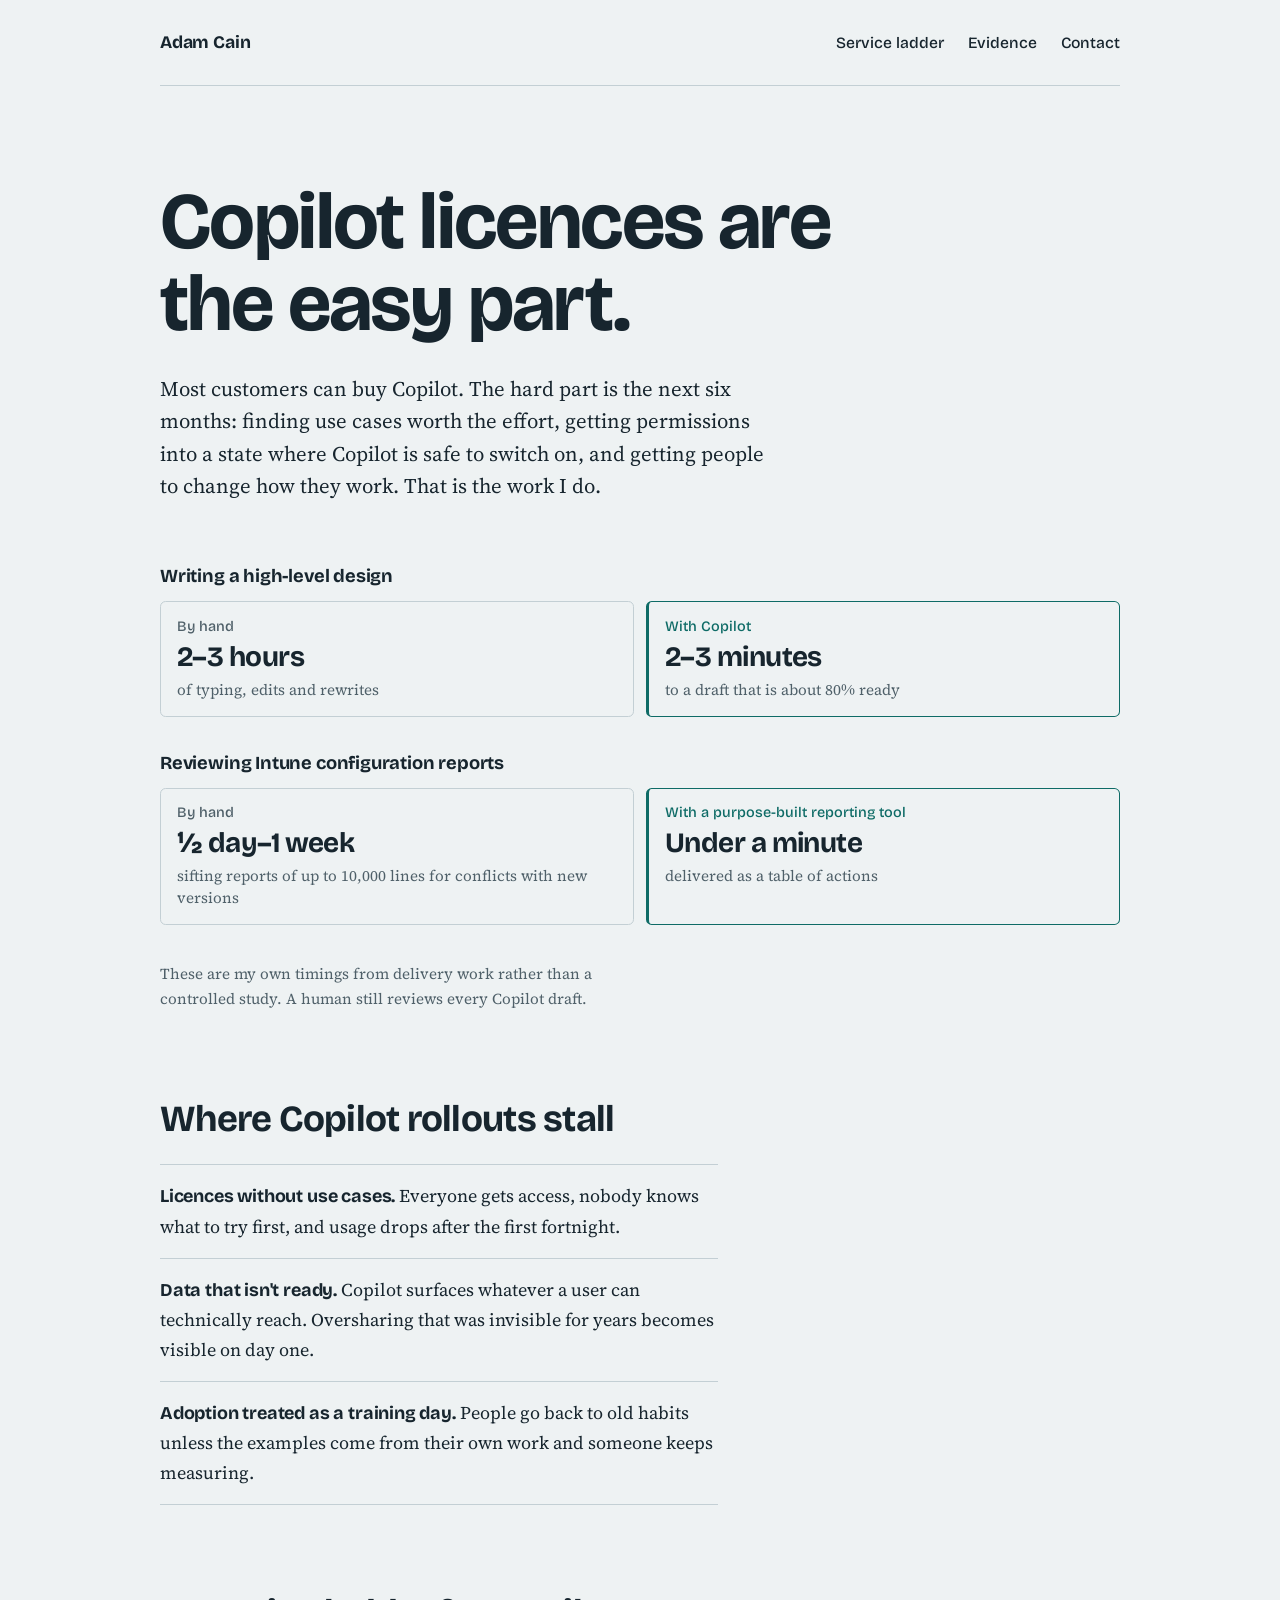
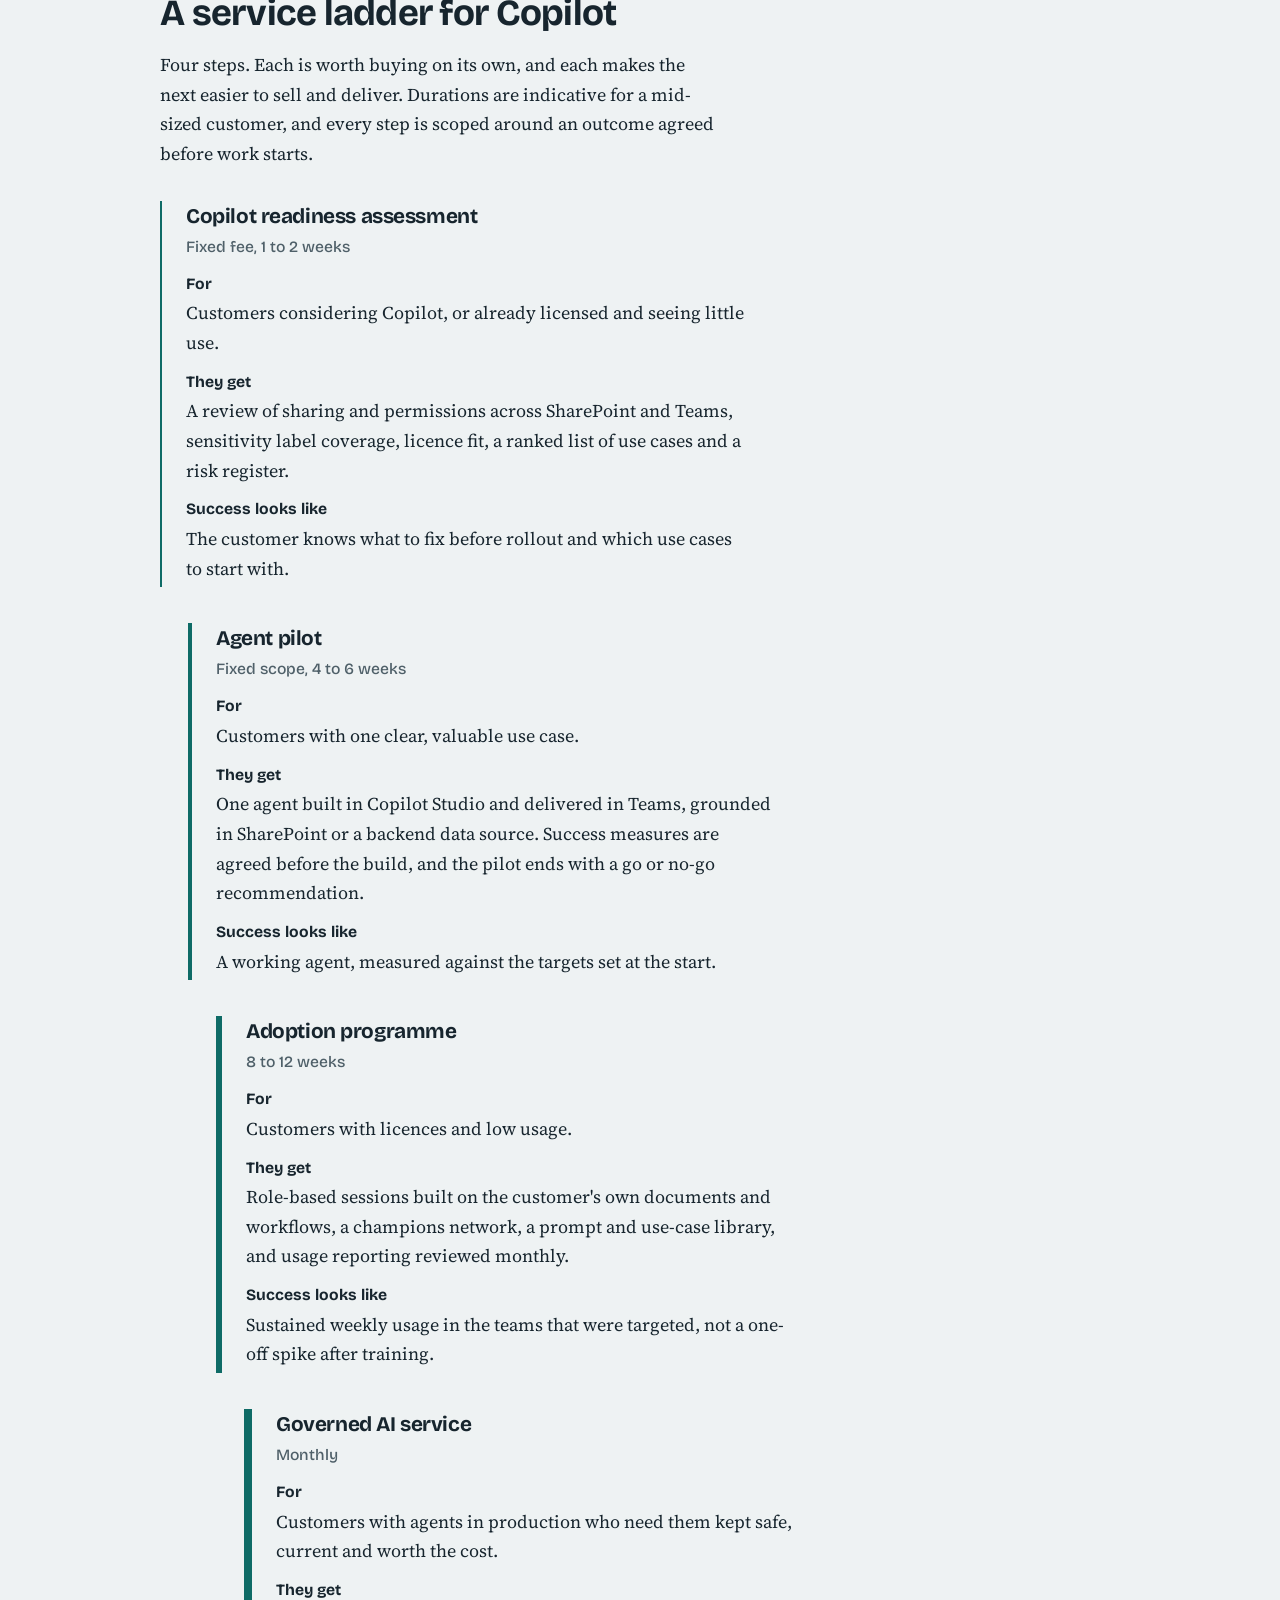
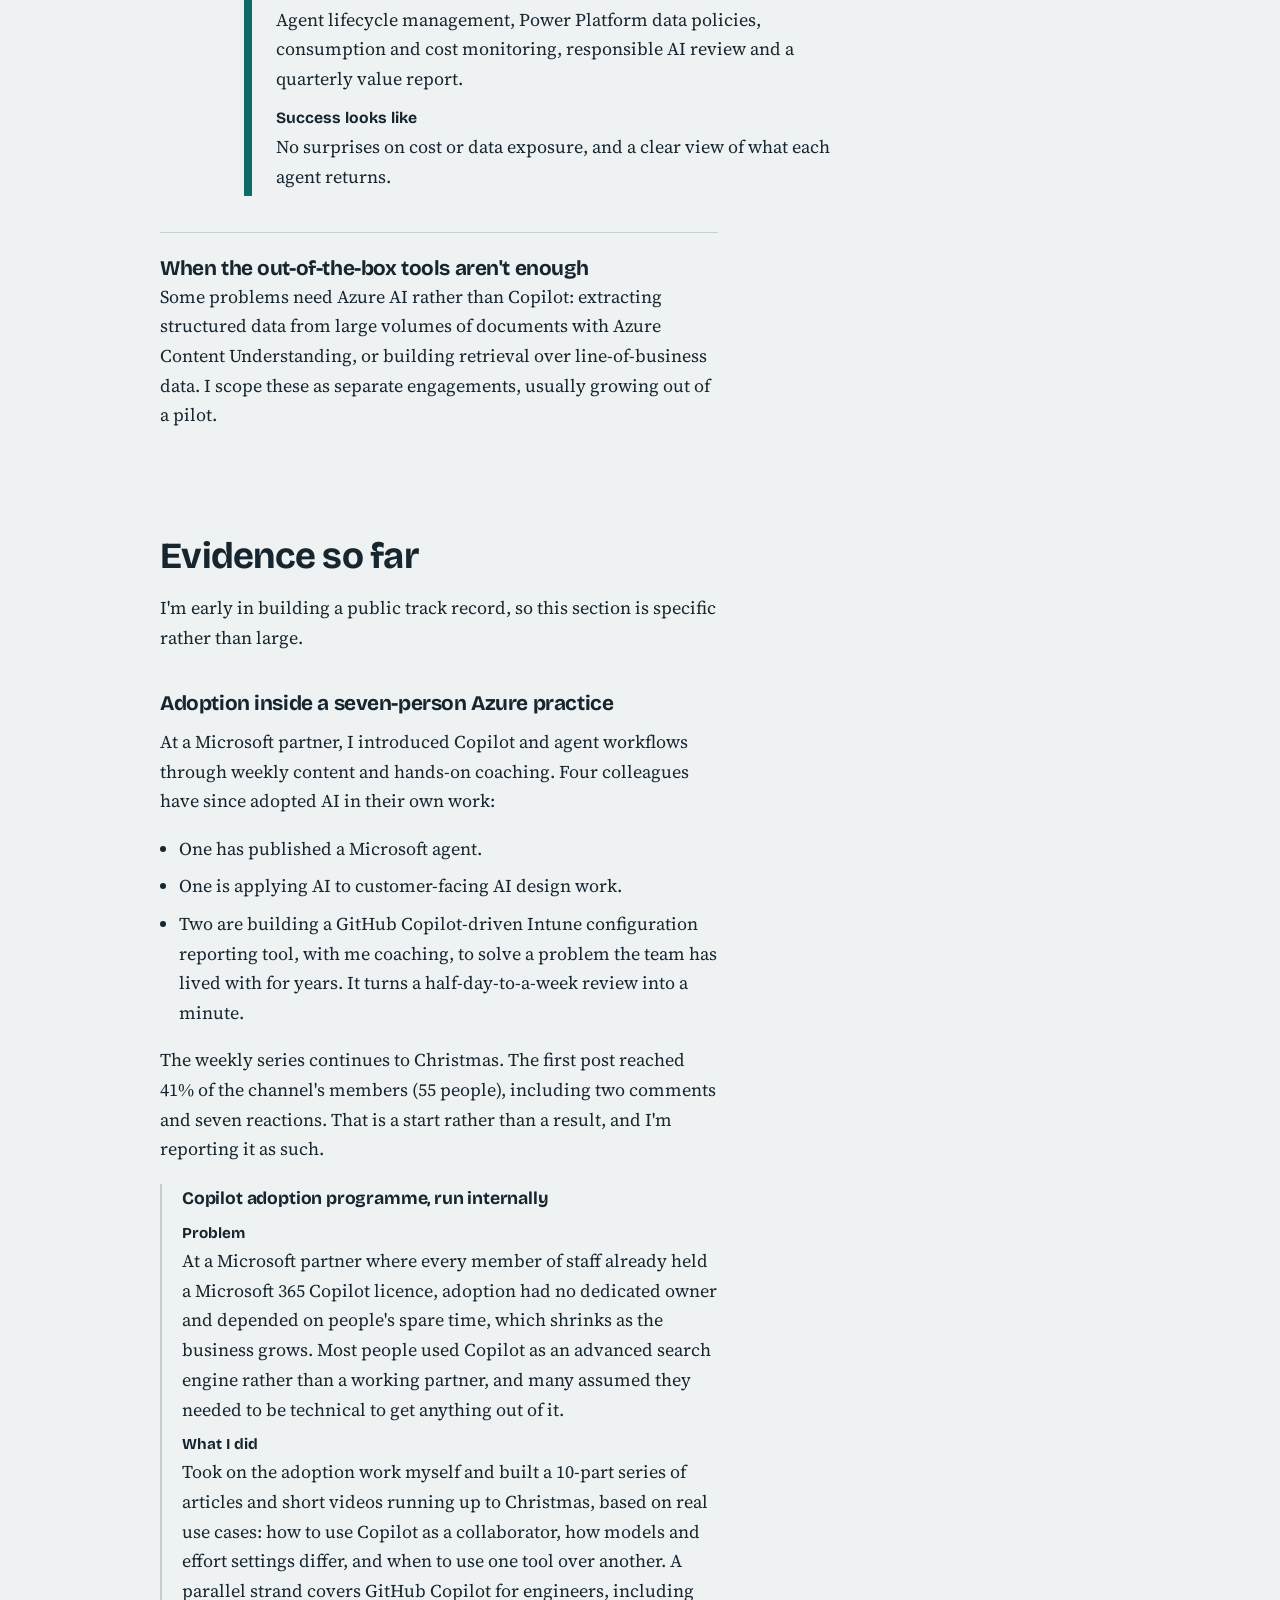
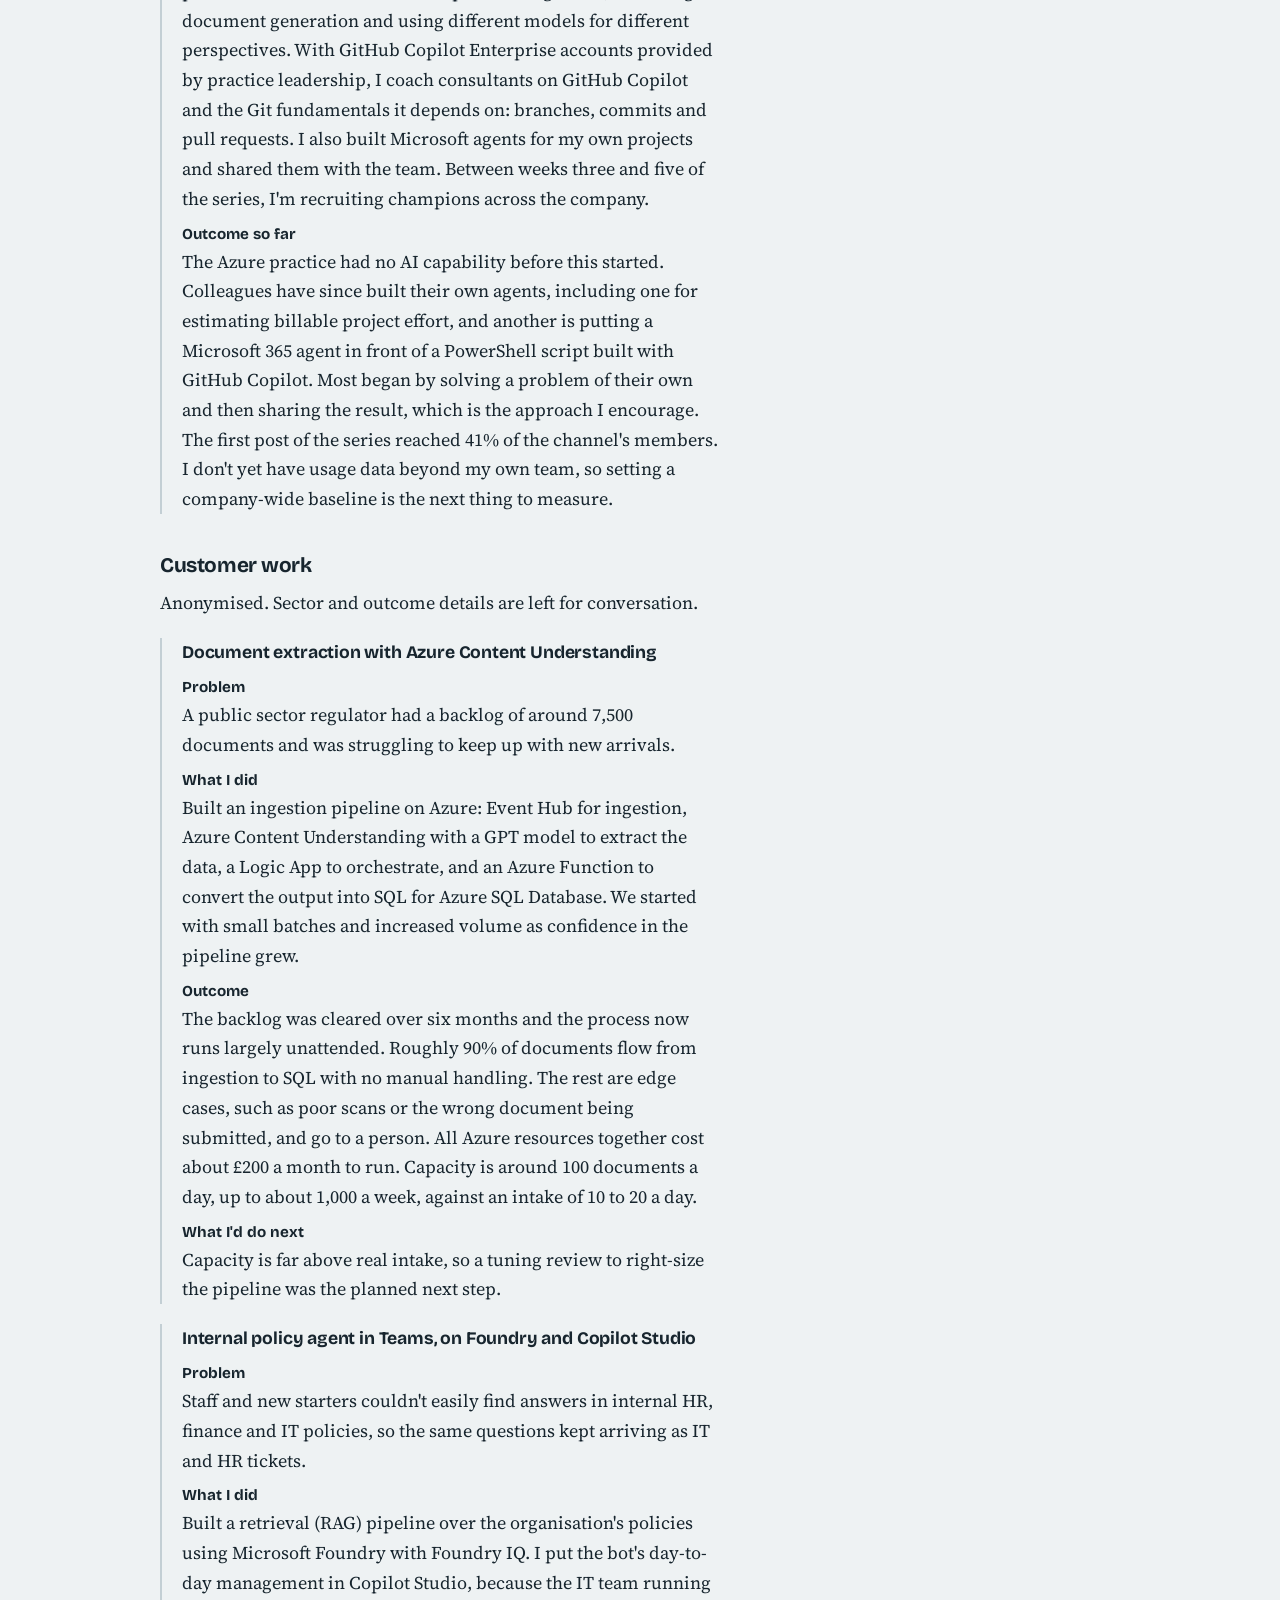
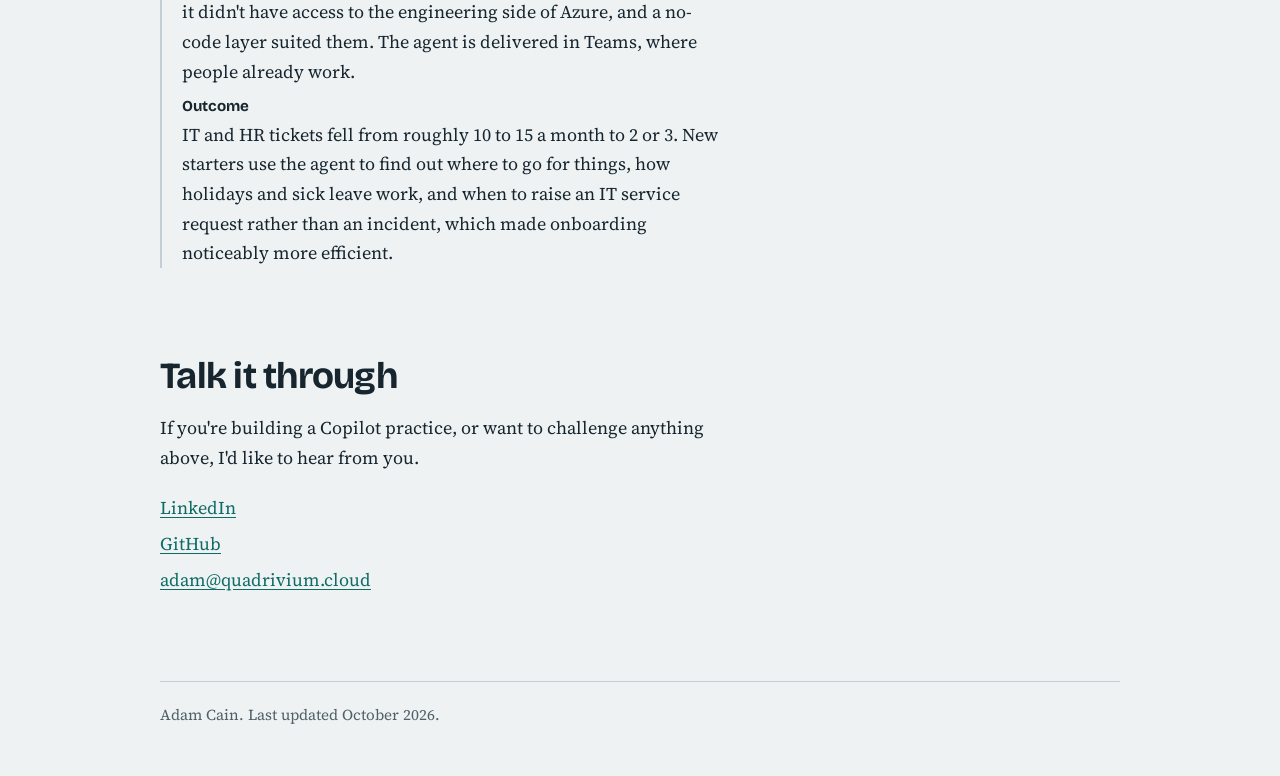
==== commit 1b5c53fb: "Seperate CSS, upgrade graphics" ====
--- a/index.html
+++ b/index.html
@@ -14,415 +14,7 @@
     href="https://fonts.googleapis.com/css2?family=Bricolage+Grotesque:opsz,wght@12..96,500;12..96,700&family=Source+Serif+4:ital,opsz,wght@0,8..60,400;0,8..60,600;1,8..60,400&display=swap"
     rel="stylesheet">
 
-  <style>
-    :root {
-      --paper: #EEF2F3;
-      --ink: #17252E;
-      --muted: #4F6069;
-      --rule: #C3CFD4;
-      --signal: #0E6B66;
-      --display: "Bricolage Grotesque", "Helvetica Neue", Arial, sans-serif;
-      --body: "Source Serif 4", Georgia, "Times New Roman", serif;
-    }
-
-    @media (prefers-color-scheme: dark) {
-      :root {
-        --paper: #0F1A20;
-        --ink: #E6EEF0;
-        --muted: #A3B4BC;
-        --rule: #2A3B44;
-        --signal: #4FC3BA;
-      }
-    }
-
-    *,
-    *::before,
-    *::after {
-      box-sizing: border-box;
-    }
-
-    html {
-      scroll-behavior: smooth;
-    }
-
-    body {
-      margin: 0;
-      background: var(--paper);
-      color: var(--ink);
-      font-family: var(--body);
-      font-size: 1.125rem;
-      line-height: 1.65;
-      -webkit-font-smoothing: antialiased;
-    }
-
-    .skip {
-      position: absolute;
-      left: -999px;
-      top: 0;
-      background: var(--ink);
-      color: var(--paper);
-      padding: .6rem 1rem;
-      z-index: 10;
-    }
-
-    .skip:focus {
-      left: 0;
-    }
-
-    a {
-      color: var(--signal);
-      text-underline-offset: .18em;
-    }
-
-    a:focus-visible,
-    .nav a:focus-visible {
-      outline: 3px solid var(--signal);
-      outline-offset: 3px;
-      border-radius: 2px;
-    }
-
-    .wrap {
-      max-width: 1040px;
-      margin: 0 auto;
-      padding: 0 clamp(1.25rem, 5vw, 2.5rem);
-    }
-
-    .prose {
-      max-width: 62ch;
-    }
-
-    /* header */
-    .masthead {
-      display: flex;
-      justify-content: space-between;
-      align-items: baseline;
-      gap: 1.5rem;
-      padding-top: 1.75rem;
-      padding-bottom: 1.75rem;
-      border-bottom: 1px solid var(--rule);
-      font-family: var(--display);
-    }
-
-    .masthead .name {
-      font-weight: 700;
-      font-size: 1.1rem;
-      letter-spacing: -.01em;
-    }
-
-    .nav {
-      display: flex;
-      gap: 1.5rem;
-      flex-wrap: wrap;
-    }
-
-    .nav a {
-      color: var(--ink);
-      text-decoration: none;
-      font-weight: 500;
-      font-size: .98rem;
-    }
-
-    .nav a:hover {
-      text-decoration: underline;
-      text-underline-offset: .25em;
-    }
-
-    /* type */
-    h1,
-    h2,
-    h3 {
-      font-family: var(--display);
-      font-weight: 700;
-      letter-spacing: -.02em;
-      margin: 0;
-    }
-
-    h1 {
-      font-size: clamp(2.7rem, 7vw, 5rem);
-      line-height: 1.02;
-      max-width: 14ch;
-    }
-
-    h2 {
-      font-size: clamp(1.7rem, 3.4vw, 2.3rem);
-      line-height: 1.12;
-      margin-bottom: 1rem;
-    }
-
-    h3 {
-      font-size: 1.3rem;
-      line-height: 1.2;
-    }
-
-    p {
-      margin: 0 0 1.1rem;
-    }
-
-    section {
-      padding: clamp(3rem, 8vw, 5.5rem) 0 0;
-    }
-
-    /* hero */
-    .hero {
-      padding-top: clamp(3rem, 9vw, 6rem);
-    }
-
-    .lede {
-      font-size: 1.3rem;
-      line-height: 1.55;
-      margin-top: 1.75rem;
-    }
-
-    /* timing comparison: the page's one memorable element */
-    .timing {
-      margin: clamp(2.5rem, 6vw, 4rem) 0 0;
-      padding: 0;
-    }
-
-    .timing-row {
-      margin-bottom: 2.25rem;
-    }
-
-    .timing-row h2 {
-      font-size: 1.15rem;
-      letter-spacing: -.01em;
-      margin-bottom: .9rem;
-    }
-
-    .line {
-      display: grid;
-      grid-template-columns: 1fr;
-      gap: .35rem;
-      margin-bottom: 1rem;
-    }
-
-    .line p {
-      margin: 0;
-      font-size: 1rem;
-      line-height: 1.45;
-      color: var(--muted);
-    }
-
-    .line p strong {
-      color: var(--ink);
-      font-weight: 600;
-    }
-
-    .track {
-      height: 16px;
-      display: flex;
-    }
-
-    .manual {
-      display: flex;
-      width: 100%;
-      transform-origin: left center;
-    }
-
-    .manual .solid {
-      background: var(--muted);
-      height: 100%;
-    }
-
-    .manual .range {
-      height: 100%;
-      background: repeating-linear-gradient(135deg, var(--muted) 0 2px, transparent 2px 6px);
-    }
-
-    .fast {
-      background: var(--signal);
-      height: 100%;
-    }
-
-    .timing .note {
-      font-size: .95rem;
-      color: var(--muted);
-      max-width: 62ch;
-    }
-
-    @media (prefers-reduced-motion: no-preference) {
-      .manual {
-        animation: grow 1.1s cubic-bezier(.2, .7, .2, 1) both;
-      }
-
-      .fast {
-        animation: appear .2s ease-out 1.2s both;
-      }
-
-      @keyframes grow {
-        from {
-          transform: scaleX(0);
-        }
-
-        to {
-          transform: scaleX(1);
-        }
-      }
-
-      @keyframes appear {
-        from {
-          opacity: 0;
-        }
-
-        to {
-          opacity: 1;
-        }
-      }
-    }
-
-    /* problem */
-    .stall {
-      margin: 1.5rem 0 0;
-      padding: 0;
-      list-style: none;
-      max-width: 62ch;
-    }
-
-    .stall li {
-      padding: 1rem 0;
-      border-top: 1px solid var(--rule);
-    }
-
-    .stall li:last-child {
-      border-bottom: 1px solid var(--rule);
-    }
-
-    .stall strong {
-      font-family: var(--display);
-      font-weight: 700;
-      letter-spacing: -.01em;
-    }
-
-    /* ladder */
-    .ladder {
-      list-style: none;
-      margin: 2rem 0 0;
-      padding: 0;
-    }
-
-    .rung {
-      --i: 0;
-      border-left: calc(2px + var(--i) * 2px) solid var(--signal);
-      padding: .25rem 0 .25rem 1.5rem;
-      margin: 0 0 2.25rem calc(var(--i) * 1.75rem);
-    }
-
-    .rung header {
-      margin-bottom: .6rem;
-    }
-
-    .rung .meta {
-      margin: .25rem 0 0;
-      font-family: var(--display);
-      font-weight: 500;
-      font-size: .98rem;
-      color: var(--muted);
-    }
-
-    dl.facts {
-      margin: 0;
-      max-width: 62ch;
-    }
-
-    dl.facts dt {
-      font-family: var(--display);
-      font-weight: 700;
-      font-size: .98rem;
-      margin-top: .7rem;
-    }
-
-    dl.facts dd {
-      margin: .1rem 0 0;
-    }
-
-    .beyond {
-      margin-top: .5rem;
-      padding-top: 1.5rem;
-      border-top: 1px solid var(--rule);
-      max-width: 62ch;
-    }
-
-    /* proof */
-    .proof-block {
-      margin-top: 2.5rem;
-    }
-
-    .proof-block h3 {
-      margin-bottom: .6rem;
-    }
-
-    .proof-list {
-      margin: .5rem 0 1.1rem;
-      padding-left: 1.2rem;
-      max-width: 62ch;
-    }
-
-    .proof-list li {
-      margin-bottom: .5rem;
-    }
-
-    .work {
-      margin-top: 1.25rem;
-      padding-left: 1.25rem;
-      border-left: 2px solid var(--rule);
-      max-width: 62ch;
-    }
-
-    .work h4 {
-      font-family: var(--display);
-      font-size: 1.1rem;
-      margin: 0 0 .3rem;
-      letter-spacing: -.01em;
-    }
-
-    .work dl {
-      margin: 0;
-    }
-
-    .work dt {
-      font-family: var(--display);
-      font-weight: 700;
-      font-size: .95rem;
-      margin-top: .5rem;
-    }
-
-    .work dd {
-      margin: 0;
-    }
-
-    /* contact */
-    .contact {
-      padding-bottom: clamp(3rem, 8vw, 5rem);
-    }
-
-    .contact ul {
-      list-style: none;
-      padding: 0;
-      margin: 1.25rem 0 0;
-    }
-
-    .contact li {
-      margin-bottom: .4rem;
-    }
-
-    footer {
-      border-top: 1px solid var(--rule);
-      padding: 1.25rem 0 2rem;
-      font-size: .95rem;
-      color: var(--muted);
-    }
-
-    @media (max-width: 640px) {
-      .rung {
-        margin-left: 0;
-      }
-
-      .masthead {
-        flex-direction: column;
-        gap: .75rem;
-      }
-    }
-  </style>
+  <link rel="stylesheet" href="styles.css">
 </head>
 
 <body>
@@ -430,7 +22,7 @@
 
   <div class="wrap">
     <header class="masthead">
-      <span class="name">Adam Cain</mark></span>
+      <span class="name">Adam Cain</span>
       <nav class="nav" aria-label="Sections">
         <a href="#offer">Service ladder</a>
         <a href="#proof">Evidence</a>
@@ -446,46 +38,41 @@
           worth the effort, getting permissions into a state where Copilot is safe to switch on, and getting people to
           change how they work. That is the work I do.</p>
 
-        <figure class="timing" aria-label="Time comparisons from real delivery work">
+        <figure class="timing">
           <div class="timing-row">
             <h2>Writing a high-level design</h2>
-            <div class="line">
-              <p><strong>By hand:</strong> 2 to 3 hours of typing, edits and rewrites.</p>
-              <div class="track" role="img" aria-label="By hand: 2 to 3 hours">
-                <div class="manual"><span class="solid" style="width:66.7%"></span><span class="range"
-                    style="width:33.3%"></span></div>
-              </div>
-            </div>
-            <div class="line">
-              <p><strong>With Copilot:</strong> 2 to 3 minutes to a draft that is about 80% ready.</p>
-              <div class="track" role="img" aria-label="With Copilot: 2 to 3 minutes">
-                <div class="fast" style="width:max(1.7%, 4px)"></div>
-              </div>
-            </div>
+            <dl class="comparison">
+              <div class="comparison-item">
+                <dt>By hand</dt>
+                <dd class="duration">2–3 hours</dd>
+                <dd class="detail">of typing, edits and rewrites</dd>
+              </div>
+              <div class="comparison-item comparison-item--assisted">
+                <dt>With Copilot</dt>
+                <dd class="duration">2–3 minutes</dd>
+                <dd class="detail">to a draft that is about 80% ready</dd>
+              </div>
+            </dl>
           </div>
 
           <div class="timing-row">
             <h2>Reviewing Intune configuration reports</h2>
-            <div class="line">
-              <p><strong>By hand:</strong> half a day to a week sifting reports of up to 10,000 lines for conflicts with
-                new versions.</p>
-              <div class="track" role="img" aria-label="By hand: half a day to a week">
-                <div class="manual"><span class="solid" style="width:10%"></span><span class="range"
-                    style="width:90%"></span></div>
-              </div>
-            </div>
-            <div class="line">
-              <p><strong>With a purpose-built reporting tool:</strong> under a minute, delivered as a table of actions.
-              </p>
-              <div class="track" role="img" aria-label="With the reporting tool: under a minute">
-                <div class="fast" style="width:4px"></div>
-              </div>
-            </div>
+            <dl class="comparison">
+              <div class="comparison-item">
+                <dt>By hand</dt>
+                <dd class="duration">½ day–1 week</dd>
+                <dd class="detail">sifting reports of up to 10,000 lines for conflicts with new versions</dd>
+              </div>
+              <div class="comparison-item comparison-item--assisted">
+                <dt>With a purpose-built reporting tool</dt>
+                <dd class="duration">Under a minute</dd>
+                <dd class="detail">delivered as a table of actions</dd>
+              </div>
+            </dl>
           </div>
 
-          <figcaption class="note">Each pair is drawn to scale and the Copilot bars are that thin for a reason. Hatching
-            shows the range. These are my own timings from delivery work rather than a controlled study, and a human
-            still reviews every draft.</figcaption>
+          <figcaption class="note">These are my own timings from delivery work rather than a controlled study. A human
+            still reviews every Copilot draft.</figcaption>
         </figure>
       </section>
 
--- a/styles.css
+++ b/styles.css
@@ -0,0 +1,389 @@
+:root {
+  --paper: #EEF2F3;
+  --ink: #17252E;
+  --muted: #4F6069;
+  --rule: #C3CFD4;
+  --signal: #0E6B66;
+  --display: "Bricolage Grotesque", "Helvetica Neue", Arial, sans-serif;
+  --body: "Source Serif 4", Georgia, "Times New Roman", serif;
+}
+
+@media (prefers-color-scheme: dark) {
+  :root {
+    --paper: #0F1A20;
+    --ink: #E6EEF0;
+    --muted: #A3B4BC;
+    --rule: #2A3B44;
+    --signal: #4FC3BA;
+  }
+}
+
+*,
+*::before,
+*::after {
+  box-sizing: border-box;
+}
+
+html {
+  scroll-behavior: smooth;
+}
+
+body {
+  margin: 0;
+  background: var(--paper);
+  color: var(--ink);
+  font-family: var(--body);
+  font-size: 1.125rem;
+  line-height: 1.65;
+  -webkit-font-smoothing: antialiased;
+}
+
+.skip {
+  position: absolute;
+  left: -999px;
+  top: 0;
+  background: var(--ink);
+  color: var(--paper);
+  padding: .6rem 1rem;
+  z-index: 10;
+}
+
+.skip:focus {
+  left: 0;
+}
+
+a {
+  color: var(--signal);
+  text-underline-offset: .18em;
+}
+
+a:focus-visible,
+.nav a:focus-visible {
+  outline: 3px solid var(--signal);
+  outline-offset: 3px;
+  border-radius: 2px;
+}
+
+.wrap {
+  max-width: 1040px;
+  margin: 0 auto;
+  padding: 0 clamp(1.25rem, 5vw, 2.5rem);
+}
+
+.prose {
+  max-width: 62ch;
+}
+
+/* header */
+.masthead {
+  display: flex;
+  justify-content: space-between;
+  align-items: baseline;
+  gap: 1.5rem;
+  padding-top: 1.75rem;
+  padding-bottom: 1.75rem;
+  border-bottom: 1px solid var(--rule);
+  font-family: var(--display);
+}
+
+.masthead .name {
+  font-weight: 700;
+  font-size: 1.1rem;
+  letter-spacing: -.01em;
+}
+
+.nav {
+  display: flex;
+  gap: 1.5rem;
+  flex-wrap: wrap;
+}
+
+.nav a {
+  color: var(--ink);
+  text-decoration: none;
+  font-weight: 500;
+  font-size: .98rem;
+}
+
+.nav a:hover {
+  text-decoration: underline;
+  text-underline-offset: .25em;
+}
+
+/* type */
+h1,
+h2,
+h3 {
+  font-family: var(--display);
+  font-weight: 700;
+  letter-spacing: -.02em;
+  margin: 0;
+}
+
+h1 {
+  font-size: clamp(2.7rem, 7vw, 5rem);
+  line-height: 1.02;
+  max-width: 14ch;
+}
+
+h2 {
+  font-size: clamp(1.7rem, 3.4vw, 2.3rem);
+  line-height: 1.12;
+  margin-bottom: 1rem;
+}
+
+h3 {
+  font-size: 1.3rem;
+  line-height: 1.2;
+}
+
+p {
+  margin: 0 0 1.1rem;
+}
+
+section {
+  padding: clamp(3rem, 8vw, 5.5rem) 0 0;
+}
+
+/* hero */
+.hero {
+  padding-top: clamp(3rem, 9vw, 6rem);
+}
+
+.lede {
+  font-size: 1.3rem;
+  line-height: 1.55;
+  margin-top: 1.75rem;
+}
+
+/* timing comparison: the page's one memorable element */
+.timing {
+  margin: clamp(2.5rem, 6vw, 4rem) 0 0;
+  padding: 0;
+}
+
+.timing-row {
+  margin-bottom: 2.25rem;
+}
+
+.timing-row h2 {
+  font-size: 1.15rem;
+  letter-spacing: -.01em;
+  margin-bottom: .9rem;
+}
+
+.comparison {
+  display: grid;
+  grid-template-columns: repeat(2, minmax(0, 1fr));
+  gap: .75rem;
+  margin: 0;
+}
+
+.comparison-item {
+  min-width: 0;
+  padding: .9rem 1rem;
+  border: 1px solid var(--rule);
+  border-radius: .35rem;
+}
+
+.comparison-item--assisted {
+  border-color: var(--signal);
+  border-left-width: 3px;
+}
+
+.comparison-item dt {
+  font-family: var(--display);
+  font-size: .9rem;
+  font-weight: 500;
+  line-height: 1.4;
+  color: var(--muted);
+}
+
+.comparison-item--assisted dt {
+  color: var(--signal);
+}
+
+.comparison-item dd {
+  margin: 0;
+}
+
+.comparison-item .duration {
+  margin-top: .25rem;
+  font-family: var(--display);
+  font-size: clamp(1.35rem, 3vw, 1.75rem);
+  font-weight: 700;
+  letter-spacing: -.02em;
+  line-height: 1.2;
+}
+
+.comparison-item .detail {
+  margin-top: .3rem;
+  font-size: .95rem;
+  line-height: 1.45;
+  color: var(--muted);
+}
+
+.timing .note {
+  font-size: .95rem;
+  color: var(--muted);
+  max-width: 62ch;
+}
+
+/* problem */
+.stall {
+  margin: 1.5rem 0 0;
+  padding: 0;
+  list-style: none;
+  max-width: 62ch;
+}
+
+.stall li {
+  padding: 1rem 0;
+  border-top: 1px solid var(--rule);
+}
+
+.stall li:last-child {
+  border-bottom: 1px solid var(--rule);
+}
+
+.stall strong {
+  font-family: var(--display);
+  font-weight: 700;
+  letter-spacing: -.01em;
+}
+
+/* ladder */
+.ladder {
+  list-style: none;
+  margin: 2rem 0 0;
+  padding: 0;
+}
+
+.rung {
+  --i: 0;
+  border-left: calc(2px + var(--i) * 2px) solid var(--signal);
+  padding: .25rem 0 .25rem 1.5rem;
+  margin: 0 0 2.25rem calc(var(--i) * 1.75rem);
+}
+
+.rung header {
+  margin-bottom: .6rem;
+}
+
+.rung .meta {
+  margin: .25rem 0 0;
+  font-family: var(--display);
+  font-weight: 500;
+  font-size: .98rem;
+  color: var(--muted);
+}
+
+dl.facts {
+  margin: 0;
+  max-width: 62ch;
+}
+
+dl.facts dt {
+  font-family: var(--display);
+  font-weight: 700;
+  font-size: .98rem;
+  margin-top: .7rem;
+}
+
+dl.facts dd {
+  margin: .1rem 0 0;
+}
+
+.beyond {
+  margin-top: .5rem;
+  padding-top: 1.5rem;
+  border-top: 1px solid var(--rule);
+  max-width: 62ch;
+}
+
+/* proof */
+.proof-block {
+  margin-top: 2.5rem;
+}
+
+.proof-block h3 {
+  margin-bottom: .6rem;
+}
+
+.proof-list {
+  margin: .5rem 0 1.1rem;
+  padding-left: 1.2rem;
+  max-width: 62ch;
+}
+
+.proof-list li {
+  margin-bottom: .5rem;
+}
+
+.work {
+  margin-top: 1.25rem;
+  padding-left: 1.25rem;
+  border-left: 2px solid var(--rule);
+  max-width: 62ch;
+}
+
+.work h4 {
+  font-family: var(--display);
+  font-size: 1.1rem;
+  margin: 0 0 .3rem;
+  letter-spacing: -.01em;
+}
+
+.work dl {
+  margin: 0;
+}
+
+.work dt {
+  font-family: var(--display);
+  font-weight: 700;
+  font-size: .95rem;
+  margin-top: .5rem;
+}
+
+.work dd {
+  margin: 0;
+}
+
+/* contact */
+.contact {
+  padding-bottom: clamp(3rem, 8vw, 5rem);
+}
+
+.contact ul {
+  list-style: none;
+  padding: 0;
+  margin: 1.25rem 0 0;
+}
+
+.contact li {
+  margin-bottom: .4rem;
+}
+
+footer {
+  border-top: 1px solid var(--rule);
+  padding: 1.25rem 0 2rem;
+  font-size: .95rem;
+  color: var(--muted);
+}
+
+@media (max-width: 640px) {
+  .rung {
+    margin-left: 0;
+  }
+
+  .masthead {
+    flex-direction: column;
+    gap: .75rem;
+  }
+}
+
+@media (max-width: 480px) {
+  .comparison {
+    grid-template-columns: 1fr;
+  }
+}
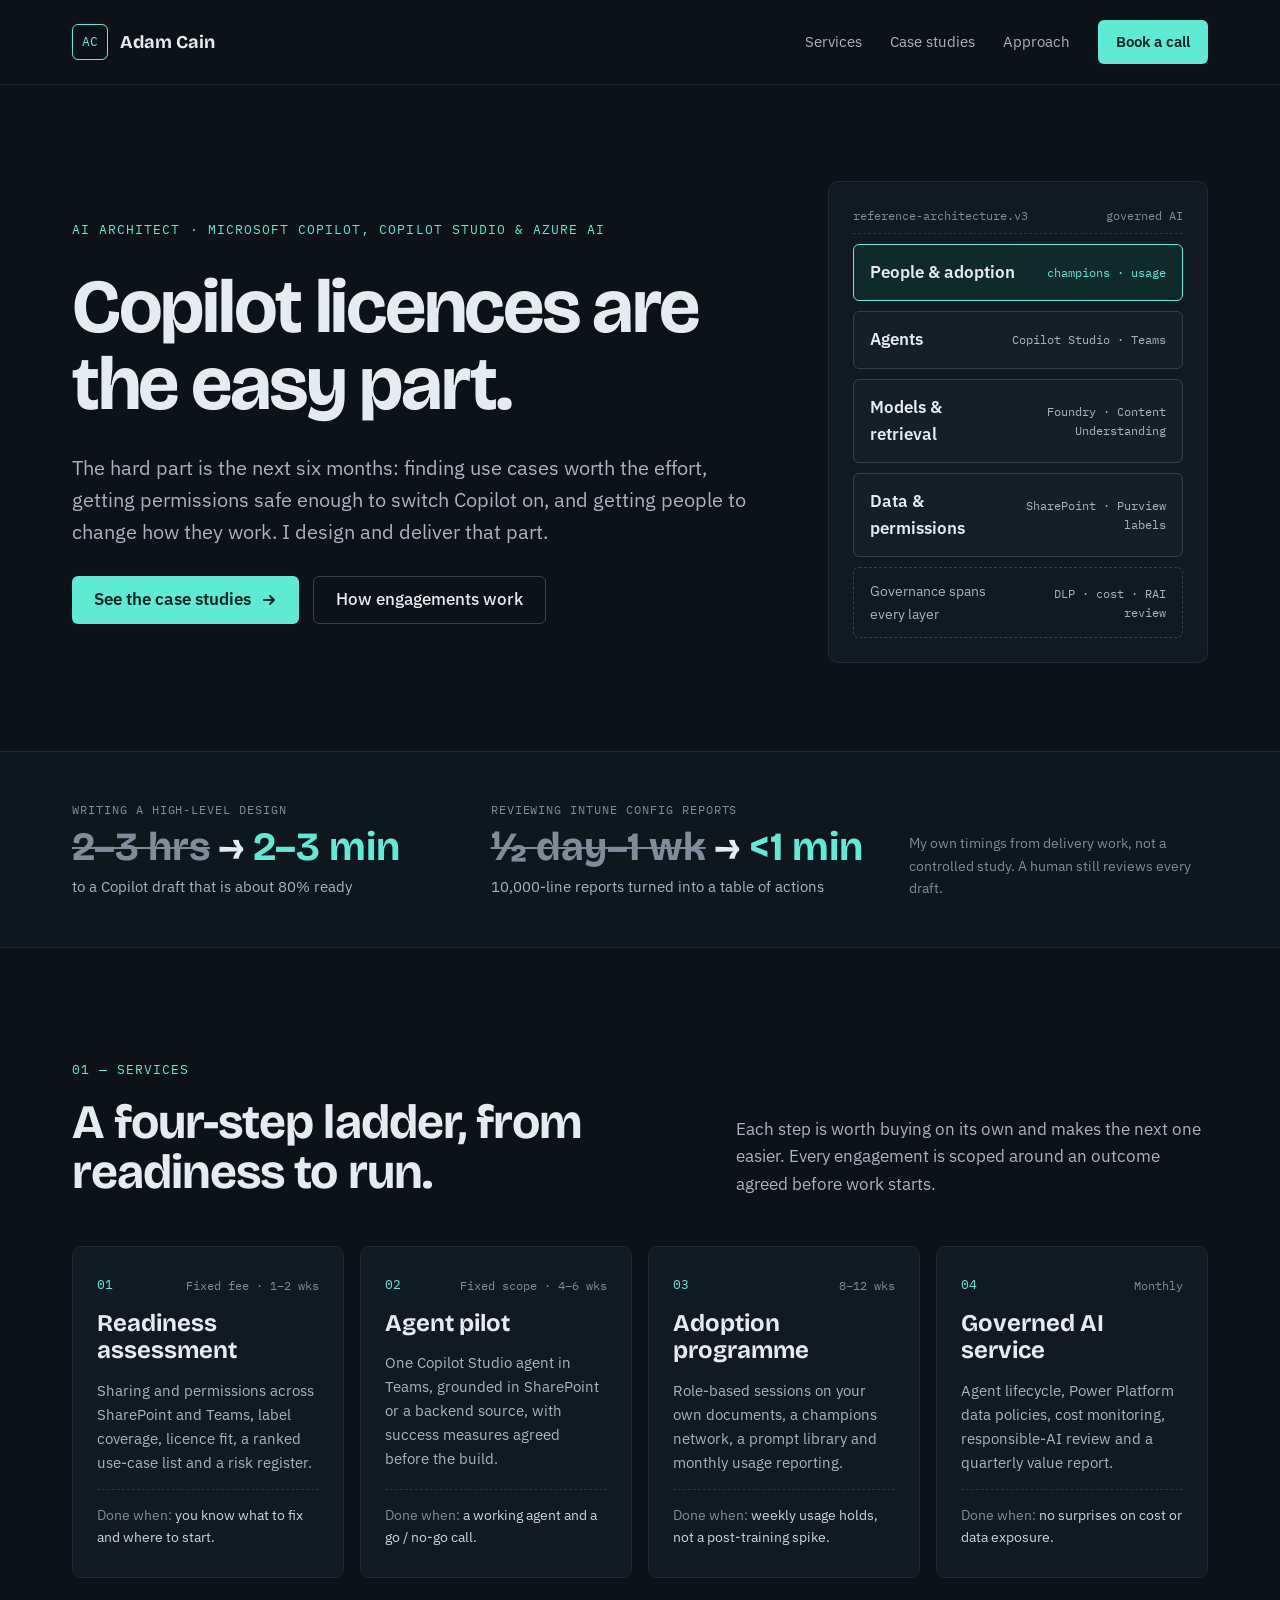
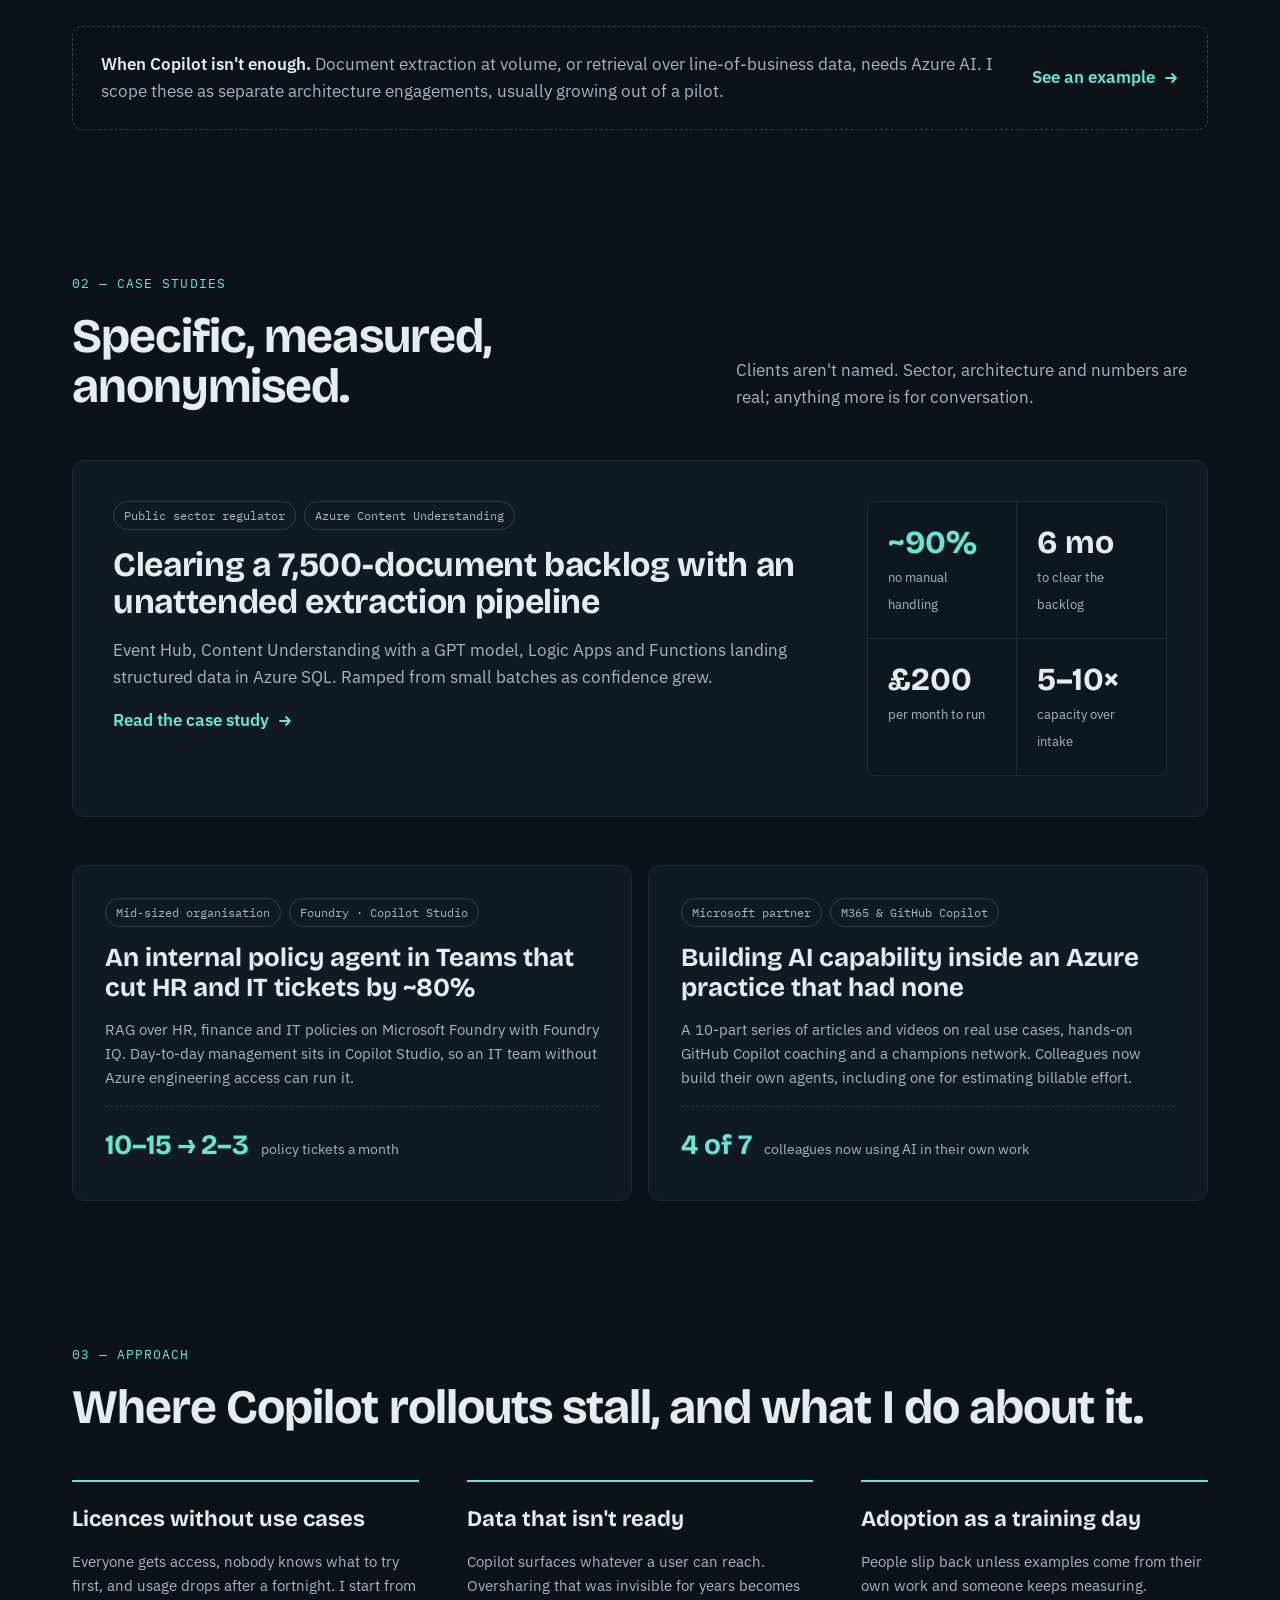
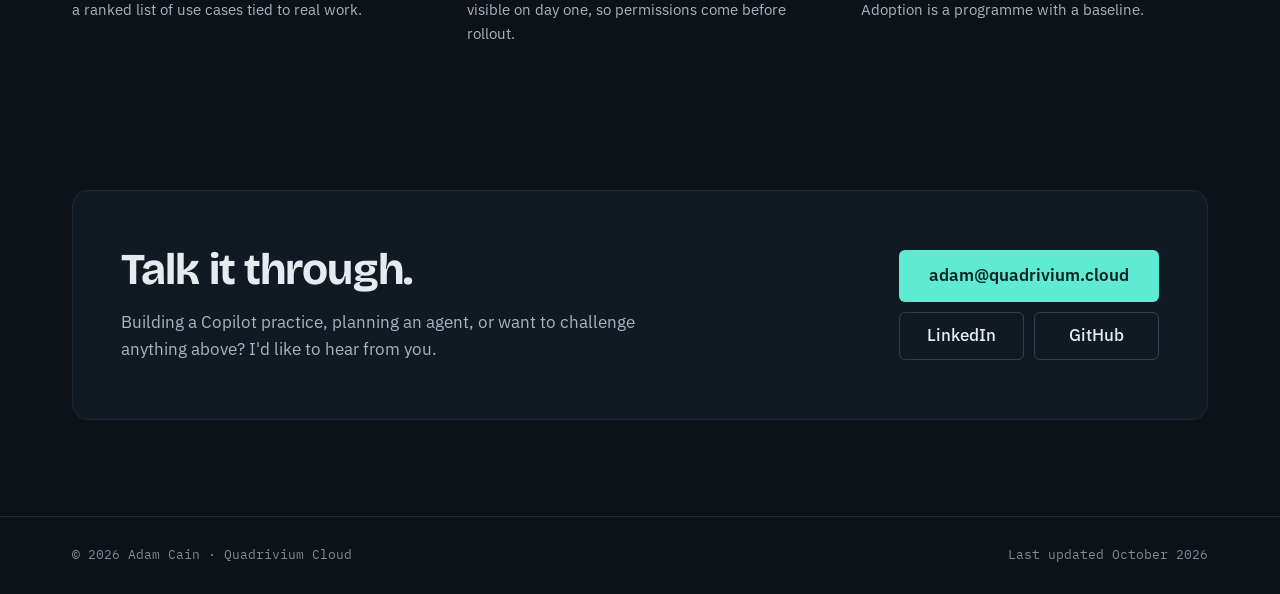
==== commit 3776c77e: "Redesign site as AI architect portfolio with case study page Dark, technical layout with IBM Plex an" ====
--- a/index.html
+++ b/index.html
@@ -4,14 +4,15 @@
 <head>
   <meta charset="utf-8">
   <meta name="viewport" content="width=device-width, initial-scale=1">
-  <title>Adam Cain | Copilot and AI services for Microsoft customers</title>
+  <title>Adam Cain | AI architect for Microsoft Copilot and Azure AI</title>
   <meta name="description"
-    content="A practical service ladder for Microsoft Copilot adoption: readiness, agent pilots, adoption programmes and governed AI, with evidence from real delivery work.">
+    content="AI architecture and Copilot adoption for Microsoft customers: readiness, agent pilots, adoption programmes and governed AI, with anonymised case studies from real delivery work.">
+  <meta name="theme-color" content="#0c1218">
 
   <link rel="preconnect" href="https://fonts.googleapis.com">
   <link rel="preconnect" href="https://fonts.gstatic.com" crossorigin>
   <link
-    href="https://fonts.googleapis.com/css2?family=Bricolage+Grotesque:opsz,wght@12..96,500;12..96,700&family=Source+Serif+4:ital,opsz,wght@0,8..60,400;0,8..60,600;1,8..60,400&display=swap"
+    href="https://fonts.googleapis.com/css2?family=Bricolage+Grotesque:opsz,wght@12..96,500;12..96,700&family=IBM+Plex+Mono:wght@400;500&family=IBM+Plex+Sans:wght@400;500;600&display=swap"
     rel="stylesheet">
 
   <link rel="stylesheet" href="styles.css">
@@ -20,265 +21,229 @@
 <body>
   <a class="skip" href="#main">Skip to content</a>
 
-  <div class="wrap">
-    <header class="masthead">
-      <span class="name">Adam Cain</span>
-      <nav class="nav" aria-label="Sections">
-        <a href="#offer">Service ladder</a>
-        <a href="#proof">Evidence</a>
-        <a href="#contact">Contact</a>
-      </nav>
-    </header>
-
-    <main id="main">
-
-      <section class="hero" aria-labelledby="top">
-        <h1 id="top">Copilot licences are the easy part.</h1>
-        <p class="lede prose">Most customers can buy Copilot. The hard part is the next six months: finding use cases
-          worth the effort, getting permissions into a state where Copilot is safe to switch on, and getting people to
-          change how they work. That is the work I do.</p>
-
-        <figure class="timing">
-          <div class="timing-row">
-            <h2>Writing a high-level design</h2>
-            <dl class="comparison">
-              <div class="comparison-item">
-                <dt>By hand</dt>
-                <dd class="duration">2–3 hours</dd>
-                <dd class="detail">of typing, edits and rewrites</dd>
-              </div>
-              <div class="comparison-item comparison-item--assisted">
-                <dt>With Copilot</dt>
-                <dd class="duration">2–3 minutes</dd>
-                <dd class="detail">to a draft that is about 80% ready</dd>
-              </div>
-            </dl>
-          </div>
-
-          <div class="timing-row">
-            <h2>Reviewing Intune configuration reports</h2>
-            <dl class="comparison">
-              <div class="comparison-item">
-                <dt>By hand</dt>
-                <dd class="duration">½ day–1 week</dd>
-                <dd class="detail">sifting reports of up to 10,000 lines for conflicts with new versions</dd>
-              </div>
-              <div class="comparison-item comparison-item--assisted">
-                <dt>With a purpose-built reporting tool</dt>
-                <dd class="duration">Under a minute</dd>
-                <dd class="detail">delivered as a table of actions</dd>
-              </div>
-            </dl>
-          </div>
-
-          <figcaption class="note">These are my own timings from delivery work rather than a controlled study. A human
-            still reviews every Copilot draft.</figcaption>
-        </figure>
-      </section>
-
-      <section aria-labelledby="stall-h">
-        <h2 id="stall-h">Where Copilot rollouts stall</h2>
-        <ul class="stall">
-          <li><strong>Licences without use cases.</strong> Everyone gets access, nobody knows what to try first, and
-            usage drops after the first fortnight.</li>
-          <li><strong>Data that isn't ready.</strong> Copilot surfaces whatever a user can technically reach.
-            Oversharing that was invisible for years becomes visible on day one.</li>
-          <li><strong>Adoption treated as a training day.</strong> People go back to old habits unless the examples come
-            from their own work and someone keeps measuring.</li>
-        </ul>
-      </section>
-
-      <section id="offer" aria-labelledby="offer-h">
-        <h2 id="offer-h">A service ladder for Copilot</h2>
-        <p class="prose">Four steps. Each is worth buying on its own, and each makes the next easier to sell and
-          deliver. Durations are indicative for a mid-sized customer, and every step is scoped around an outcome agreed
-          before work starts.</p>
-
-        <ol class="ladder">
-          <li class="rung" style="--i:0">
-            <header>
-              <h3>Copilot readiness assessment</h3>
-              <p class="meta">Fixed fee, 1 to 2 weeks</p>
-            </header>
-            <dl class="facts">
-              <dt>For</dt>
-              <dd>Customers considering Copilot, or already licensed and seeing little use.</dd>
-              <dt>They get</dt>
-              <dd>A review of sharing and permissions across SharePoint and Teams, sensitivity label coverage, licence
-                fit, a ranked list of use cases and a risk register.</dd>
-              <dt>Success looks like</dt>
-              <dd>The customer knows what to fix before rollout and which use cases to start with.</dd>
-            </dl>
-          </li>
-
-          <li class="rung" style="--i:1">
-            <header>
-              <h3>Agent pilot</h3>
-              <p class="meta">Fixed scope, 4 to 6 weeks</p>
-            </header>
-            <dl class="facts">
-              <dt>For</dt>
-              <dd>Customers with one clear, valuable use case.</dd>
-              <dt>They get</dt>
-              <dd>One agent built in Copilot Studio and delivered in Teams, grounded in SharePoint or a backend data
-                source. Success measures are agreed before the build, and the pilot ends with a go or no-go
-                recommendation.</dd>
-              <dt>Success looks like</dt>
-              <dd>A working agent, measured against the targets set at the start.</dd>
-            </dl>
-          </li>
-
-          <li class="rung" style="--i:2">
-            <header>
-              <h3>Adoption programme</h3>
-              <p class="meta">8 to 12 weeks</p>
-            </header>
-            <dl class="facts">
-              <dt>For</dt>
-              <dd>Customers with licences and low usage.</dd>
-              <dt>They get</dt>
-              <dd>Role-based sessions built on the customer's own documents and workflows, a champions network, a prompt
-                and use-case library, and usage reporting reviewed monthly.</dd>
-              <dt>Success looks like</dt>
-              <dd>Sustained weekly usage in the teams that were targeted, not a one-off spike after training.</dd>
-            </dl>
-          </li>
-
-          <li class="rung" style="--i:3">
-            <header>
-              <h3>Governed AI service</h3>
-              <p class="meta">Monthly</p>
-            </header>
-            <dl class="facts">
-              <dt>For</dt>
-              <dd>Customers with agents in production who need them kept safe, current and worth the cost.</dd>
-              <dt>They get</dt>
-              <dd>Agent lifecycle management, Power Platform data policies, consumption and cost monitoring, responsible
-                AI review and a quarterly value report.</dd>
-              <dt>Success looks like</dt>
-              <dd>No surprises on cost or data exposure, and a clear view of what each agent returns.</dd>
-            </dl>
-          </li>
-        </ol>
-
-        <div class="beyond">
-          <h3>When the out-of-the-box tools aren't enough</h3>
-          <p>Some problems need Azure AI rather than Copilot: extracting structured data from large volumes of documents
-            with Azure Content Understanding, or building retrieval over line-of-business data. I scope these as
-            separate engagements, usually growing out of a pilot.</p>
-        </div>
-      </section>
-
-      <section id="proof" aria-labelledby="proof-h">
-        <h2 id="proof-h">Evidence so far</h2>
-        <p class="prose">I'm early in building a public track record, so this section is specific rather than large.</p>
-
-        <div class="proof-block">
-          <h3>Adoption inside a seven-person Azure practice</h3>
-          <p class="prose">At a Microsoft partner, I introduced Copilot and agent workflows through weekly content and
-            hands-on coaching. Four colleagues have since adopted AI in their own work:</p>
-          <ul class="proof-list">
-            <li>One has published a Microsoft agent.</li>
-            <li>One is applying AI to customer-facing AI design work.</li>
-            <li>Two are building a GitHub Copilot-driven Intune configuration reporting tool, with me coaching, to solve
-              a problem the team has lived with for years. It turns a half-day-to-a-week review into a minute.</li>
-          </ul>
-          <p class="prose">The weekly series continues to Christmas. The first post reached 41% of the channel's members
-            (55 people), including two comments and seven reactions. That is a start rather than a result, and I'm
-            reporting it as such.</p>
-
-          <article class="work">
-            <h4>Copilot adoption programme, run internally</h4>
-            <dl>
-              <dt>Problem</dt>
-              <dd>At a Microsoft partner where every member of staff already held a Microsoft 365 Copilot licence,
-                adoption had no dedicated owner and depended on people's spare time, which shrinks as the business
-                grows. Most people used Copilot as an advanced search engine rather than a working partner, and many
-                assumed they needed to be technical to get anything out of it.</dd>
-              <dt>What I did</dt>
-              <dd>Took on the adoption work myself and built a 10-part series of articles and short videos running up to
-                Christmas, based on real use cases: how to use Copilot as a collaborator, how models and effort settings
-                differ, and when to use one tool over another. A parallel strand covers GitHub Copilot for engineers,
-                including document generation and using different models for different perspectives. With GitHub Copilot
-                Enterprise accounts provided by practice leadership, I coach consultants on GitHub Copilot and the Git
-                fundamentals it depends on: branches, commits and pull requests. I also built Microsoft agents for my
-                own projects and shared them with the team. Between weeks three and five of the series, I'm recruiting
-                champions across the company.</dd>
-              <dt>Outcome so far</dt>
-              <dd>The Azure practice had no AI capability before this started. Colleagues have since built their own
-                agents, including one for estimating billable project effort, and another is putting a Microsoft 365
-                agent in front of a PowerShell script built with GitHub Copilot. Most began by solving a problem of
-                their own and then sharing the result, which is the approach I encourage. The first post of the series
-                reached 41% of the channel's members. I don't yet have usage data beyond my own team, so setting a
-                company-wide baseline is the next thing to measure.</dd>
-            </dl>
-          </article>
-        </div>
-
-        <div class="proof-block">
-          <h3>Customer work</h3>
-          <p class="prose">Anonymised. Sector and outcome details are left for conversation.</p>
-
-          <article class="work">
-            <h4>Document extraction with Azure Content Understanding</h4>
-            <dl>
-              <dt>Problem</dt>
-              <dd>A public sector regulator had a backlog of around 7,500 documents and was struggling to keep up with
-                new arrivals.</dd>
-              <dt>What I did</dt>
-              <dd>Built an ingestion pipeline on Azure: Event Hub for ingestion, Azure Content Understanding with a GPT
-                model to extract the data, a Logic App to orchestrate, and an Azure Function to convert the output into
-                SQL for Azure SQL Database. We started with small batches and increased volume as confidence in the
-                pipeline grew.</dd>
-              <dt>Outcome</dt>
-              <dd>The backlog was cleared over six months and the process now runs largely unattended. Roughly 90% of
-                documents flow from ingestion to SQL with no manual handling. The rest are edge cases, such as poor
-                scans or the wrong document being submitted, and go to a person. All Azure resources together cost about
-                £200 a month to run. Capacity is around 100 documents a day, up to about 1,000 a week, against an
-                intake of 10 to 20 a day.</dd>
-              <dt>What I'd do next</dt>
-              <dd>Capacity is far above real intake, so a tuning review to right-size the pipeline was the planned next
-                step.</dd>
-            </dl>
-          </article>
-
-          <article class="work">
-            <h4>Internal policy agent in Teams, on Foundry and Copilot Studio</h4>
-            <dl>
-              <dt>Problem</dt>
-              <dd>Staff and new starters couldn't easily find answers in internal HR, finance and IT policies, so the
-                same questions kept arriving as IT and HR tickets.</dd>
-              <dt>What I did</dt>
-              <dd>Built a retrieval (RAG) pipeline over the organisation's policies using Microsoft Foundry with Foundry
-                IQ. I put the bot's day-to-day management in Copilot Studio, because the IT team running it didn't have
-                access to the engineering side of Azure, and a no-code layer suited them. The agent is delivered in
-                Teams, where people already work.</dd>
-              <dt>Outcome</dt>
-              <dd>IT and HR tickets fell from roughly 10 to 15 a month to 2 or 3. New starters use the agent to find out
-                where to go for things, how holidays and sick leave work, and when to raise an IT service request rather
-                than an incident, which made onboarding noticeably more efficient.</dd>
-            </dl>
-          </article>
-        </div>
-      </section>
-
-      <section id="contact" class="contact" aria-labelledby="contact-h">
-        <h2 id="contact-h">Talk it through</h2>
-        <p class="prose">If you're building a Copilot practice, or want to challenge anything above, I'd like to hear
-          from you.</p>
-        <ul>
-          <li><a href="https://www.linkedin.com/in/adammcain">LinkedIn</a></li>
-          <li><a href="https://github.com/adamcaino">GitHub</a></li>
-          <li><a href="mailto:adam@quadrivium.cloud">adam@quadrivium.cloud</a></li>
-        </ul>
-      </section>
-
-    </main>
-
-    <footer>
-      <p>Adam Cain. Last updated October 2026.</p>
-    </footer>
-  </div>
+  <header class="site-header">
+    <nav class="container nav" aria-label="Primary">
+      <a class="brand" href="#main">
+        <span class="brand-mark" aria-hidden="true">AC</span>
+        <span class="brand-name">Adam Cain</span>
+      </a>
+      <div class="nav-links">
+        <a href="#services">Services</a>
+        <a href="#work">Case studies</a>
+        <a href="#approach">Approach</a>
+        <a class="btn btn-primary" href="#contact">Book a call</a>
+      </div>
+    </nav>
+  </header>
+
+  <main id="main">
+    <section class="container hero">
+      <div class="hero-copy">
+        <p class="eyebrow">AI architect · Microsoft Copilot, Copilot Studio &amp; Azure AI</p>
+        <h1 class="display hero-title">Copilot licences are the easy part.</h1>
+        <p class="lede">The hard part is the next six months: finding use cases worth the effort, getting permissions
+          safe enough to switch Copilot on, and getting people to change how they work. I design and deliver that
+          part.</p>
+        <div class="actions">
+          <a class="btn btn-primary" href="#work">See the case studies
+            <svg class="icon" aria-hidden="true" viewBox="0 0 16 16" fill="none" stroke="currentColor"
+              stroke-width="1.8" stroke-linecap="round" stroke-linejoin="round">
+              <path d="M3 8h10M9 4l4 4-4 4" />
+            </svg>
+          </a>
+          <a class="btn btn-ghost" href="#services">How engagements work</a>
+        </div>
+      </div>
+
+      <figure class="stack" aria-label="Reference architecture: governed AI across four layers">
+        <div class="stack-head"><span>reference-architecture.v3</span><span>governed AI</span></div>
+        <div class="layer is-accent"><span>People &amp; adoption</span><span>champions · usage</span></div>
+        <div class="layer"><span>Agents</span><span>Copilot Studio · Teams</span></div>
+        <div class="layer"><span>Models &amp; retrieval</span><span>Foundry · Content Understanding</span></div>
+        <div class="layer"><span>Data &amp; permissions</span><span>SharePoint · Purview labels</span></div>
+        <div class="layer is-span"><span>Governance spans every layer</span><span>DLP · cost · RAI review</span></div>
+      </figure>
+    </section>
+
+    <section class="band" aria-label="Time saved">
+      <div class="container timings">
+        <div class="timing">
+          <p class="timing-label">Writing a high-level design</p>
+          <p class="timing-value"><s>2–3 hrs</s> → <span class="accent">2–3 min</span></p>
+          <p class="timing-note">to a Copilot draft that is about 80% ready</p>
+        </div>
+        <div class="timing">
+          <p class="timing-label">Reviewing Intune config reports</p>
+          <p class="timing-value"><s>½ day–1 wk</s> → <span class="accent">&lt;1 min</span></p>
+          <p class="timing-note">10,000-line reports turned into a table of actions</p>
+        </div>
+        <p class="timings-caveat">My own timings from delivery work, not a controlled study. A human still reviews
+          every draft.</p>
+      </div>
+    </section>
+
+    <section id="services" class="container section" aria-labelledby="services-title">
+      <div class="section-head">
+        <div>
+          <p class="eyebrow">01 — Services</p>
+          <h2 id="services-title" class="display section-title">A four-step ladder, from readiness to run.</h2>
+        </div>
+        <p>Each step is worth buying on its own and makes the next one easier. Every engagement is scoped around an
+          outcome agreed before work starts.</p>
+      </div>
+
+      <div class="cards">
+        <article class="card">
+          <div class="card-meta"><span>01</span><span>Fixed fee · 1–2 wks</span></div>
+          <h3>Readiness assessment</h3>
+          <p>Sharing and permissions across SharePoint and Teams, label coverage, licence fit, a ranked use-case list
+            and a risk register.</p>
+          <p class="card-foot"><span class="label">Done when: </span>you know what to fix and where to start.</p>
+        </article>
+        <article class="card">
+          <div class="card-meta"><span>02</span><span>Fixed scope · 4–6 wks</span></div>
+          <h3>Agent pilot</h3>
+          <p>One Copilot Studio agent in Teams, grounded in SharePoint or a backend source, with success measures
+            agreed before the build.</p>
+          <p class="card-foot"><span class="label">Done when: </span>a working agent and a go / no-go call.</p>
+        </article>
+        <article class="card">
+          <div class="card-meta"><span>03</span><span>8–12 wks</span></div>
+          <h3>Adoption programme</h3>
+          <p>Role-based sessions on your own documents, a champions network, a prompt library and monthly usage
+            reporting.</p>
+          <p class="card-foot"><span class="label">Done when: </span>weekly usage holds, not a post-training spike.</p>
+        </article>
+        <article class="card">
+          <div class="card-meta"><span>04</span><span>Monthly</span></div>
+          <h3>Governed AI service</h3>
+          <p>Agent lifecycle, Power Platform data policies, cost monitoring, responsible-AI review and a quarterly
+            value report.</p>
+          <p class="card-foot"><span class="label">Done when: </span>no surprises on cost or data exposure.</p>
+        </article>
+      </div>
+
+      <div class="callout">
+        <p><strong>When Copilot isn't enough.</strong> Document extraction at volume, or retrieval over
+          line-of-business data, needs Azure AI. I scope these as separate architecture engagements, usually growing
+          out of a pilot.</p>
+        <a class="text-link" href="case-studies/document-extraction.html">See an example
+          <svg class="icon" aria-hidden="true" viewBox="0 0 16 16" fill="none" stroke="currentColor"
+            stroke-width="1.8" stroke-linecap="round" stroke-linejoin="round">
+            <path d="M3 8h10M9 4l4 4-4 4" />
+          </svg>
+        </a>
+      </div>
+    </section>
+
+    <section id="work" class="container section" aria-labelledby="work-title">
+      <div class="section-head">
+        <div>
+          <p class="eyebrow">02 — Case studies</p>
+          <h2 id="work-title" class="display section-title">Specific, measured, anonymised.</h2>
+        </div>
+        <p>Clients aren't named. Sector, architecture and numbers are real; anything more is for conversation.</p>
+      </div>
+
+      <a class="feature" href="case-studies/document-extraction.html">
+        <div class="feature-copy">
+          <div class="tags">
+            <span class="tag">Public sector regulator</span>
+            <span class="tag">Azure Content Understanding</span>
+          </div>
+          <h3>Clearing a 7,500-document backlog with an unattended extraction pipeline</h3>
+          <p class="muted">Event Hub, Content Understanding with a GPT model, Logic Apps and Functions landing
+            structured data in Azure SQL. Ramped from small batches as confidence grew.</p>
+          <span class="feature-link">Read the case study
+            <svg class="icon" aria-hidden="true" viewBox="0 0 16 16" fill="none" stroke="currentColor"
+              stroke-width="1.8" stroke-linecap="round" stroke-linejoin="round">
+              <path d="M3 8h10M9 4l4 4-4 4" />
+            </svg>
+          </span>
+        </div>
+        <div class="metrics">
+          <div class="metric"><strong class="accent">~90%</strong><span>no manual handling</span></div>
+          <div class="metric"><strong>6 mo</strong><span>to clear the backlog</span></div>
+          <div class="metric"><strong>£200</strong><span>per month to run</span></div>
+          <div class="metric"><strong>5–10×</strong><span>capacity over intake</span></div>
+        </div>
+      </a>
+
+      <div class="cards">
+        <article class="study">
+          <div class="tags">
+            <span class="tag">Mid-sized organisation</span>
+            <span class="tag">Foundry · Copilot Studio</span>
+          </div>
+          <h3>An internal policy agent in Teams that cut HR and IT tickets by ~80%</h3>
+          <p>RAG over HR, finance and IT policies on Microsoft Foundry with Foundry IQ. Day-to-day management sits in
+            Copilot Studio, so an IT team without Azure engineering access can run it.</p>
+          <p class="study-result"><strong>10–15 → 2–3</strong><span>policy tickets a month</span></p>
+        </article>
+        <article class="study">
+          <div class="tags">
+            <span class="tag">Microsoft partner</span>
+            <span class="tag">M365 &amp; GitHub Copilot</span>
+          </div>
+          <h3>Building AI capability inside an Azure practice that had none</h3>
+          <p>A 10-part series of articles and videos on real use cases, hands-on GitHub Copilot coaching and a
+            champions network. Colleagues now build their own agents, including one for estimating billable effort.</p>
+          <p class="study-result"><strong>4 of 7</strong><span>colleagues now using AI in their own work</span></p>
+        </article>
+      </div>
+    </section>
+
+    <section id="approach" class="container section" aria-labelledby="approach-title">
+      <div class="section-head">
+        <div>
+          <p class="eyebrow">03 — Approach</p>
+          <h2 id="approach-title" class="display section-title">Where Copilot rollouts stall, and what I do about it.
+          </h2>
+        </div>
+      </div>
+      <div class="principles">
+        <div class="principle">
+          <h3>Licences without use cases</h3>
+          <p>Everyone gets access, nobody knows what to try first, and usage drops after a fortnight. I start from a
+            ranked list of use cases tied to real work.</p>
+        </div>
+        <div class="principle">
+          <h3>Data that isn't ready</h3>
+          <p>Copilot surfaces whatever a user can reach. Oversharing that was invisible for years becomes visible on
+            day one, so permissions come before rollout.</p>
+        </div>
+        <div class="principle">
+          <h3>Adoption as a training day</h3>
+          <p>People slip back unless examples come from their own work and someone keeps measuring. Adoption is a
+            programme with a baseline.</p>
+        </div>
+      </div>
+    </section>
+
+    <section id="contact" class="container contact" aria-labelledby="contact-title">
+      <div class="panel">
+        <div class="panel-copy">
+          <h2 id="contact-title" class="display">Talk it through.</h2>
+          <p>Building a Copilot practice, planning an agent, or want to challenge anything above? I'd like to hear
+            from you.</p>
+        </div>
+        <div class="contact-links">
+          <a class="btn btn-primary" href="mailto:adam@quadrivium.cloud">adam@quadrivium.cloud</a>
+          <div class="contact-row">
+            <a class="btn btn-ghost" href="https://www.linkedin.com/in/adammcain">LinkedIn</a>
+            <a class="btn btn-ghost" href="https://github.com/adamcaino">GitHub</a>
+          </div>
+        </div>
+      </div>
+    </section>
+  </main>
+
+  <footer class="site-footer">
+    <div class="container">
+      <span>© 2026 Adam Cain · Quadrivium Cloud</span>
+      <span>Last updated October 2026</span>
+    </div>
+  </footer>
 </body>
 
-</html>+</html>
--- a/styles.css
+++ b/styles.css
@@ -1,389 +1,984 @@
-:root {
-  --paper: #EEF2F3;
-  --ink: #17252E;
-  --muted: #4F6069;
-  --rule: #C3CFD4;
-  --signal: #0E6B66;
-  --display: "Bricolage Grotesque", "Helvetica Neue", Arial, sans-serif;
-  --body: "Source Serif 4", Georgia, "Times New Roman", serif;
-}
-
-@media (prefers-color-scheme: dark) {
-  :root {
-    --paper: #0F1A20;
-    --ink: #E6EEF0;
-    --muted: #A3B4BC;
-    --rule: #2A3B44;
-    --signal: #4FC3BA;
-  }
-}
-
-*,
-*::before,
-*::after {
-  box-sizing: border-box;
-}
-
-html {
-  scroll-behavior: smooth;
-}
-
-body {
-  margin: 0;
-  background: var(--paper);
-  color: var(--ink);
-  font-family: var(--body);
-  font-size: 1.125rem;
-  line-height: 1.65;
-  -webkit-font-smoothing: antialiased;
-}
-
-.skip {
-  position: absolute;
-  left: -999px;
-  top: 0;
-  background: var(--ink);
-  color: var(--paper);
-  padding: .6rem 1rem;
-  z-index: 10;
-}
-
-.skip:focus {
-  left: 0;
-}
-
-a {
-  color: var(--signal);
-  text-underline-offset: .18em;
-}
-
-a:focus-visible,
-.nav a:focus-visible {
-  outline: 3px solid var(--signal);
-  outline-offset: 3px;
-  border-radius: 2px;
-}
-
-.wrap {
-  max-width: 1040px;
-  margin: 0 auto;
-  padding: 0 clamp(1.25rem, 5vw, 2.5rem);
-}
-
-.prose {
-  max-width: 62ch;
-}
-
-/* header */
-.masthead {
-  display: flex;
-  justify-content: space-between;
-  align-items: baseline;
-  gap: 1.5rem;
-  padding-top: 1.75rem;
-  padding-bottom: 1.75rem;
-  border-bottom: 1px solid var(--rule);
-  font-family: var(--display);
-}
-
-.masthead .name {
-  font-weight: 700;
-  font-size: 1.1rem;
-  letter-spacing: -.01em;
-}
-
-.nav {
-  display: flex;
-  gap: 1.5rem;
-  flex-wrap: wrap;
-}
-
-.nav a {
-  color: var(--ink);
-  text-decoration: none;
-  font-weight: 500;
-  font-size: .98rem;
-}
-
-.nav a:hover {
-  text-decoration: underline;
-  text-underline-offset: .25em;
-}
-
-/* type */
-h1,
-h2,
-h3 {
-  font-family: var(--display);
-  font-weight: 700;
-  letter-spacing: -.02em;
-  margin: 0;
-}
-
-h1 {
-  font-size: clamp(2.7rem, 7vw, 5rem);
-  line-height: 1.02;
-  max-width: 14ch;
-}
-
-h2 {
-  font-size: clamp(1.7rem, 3.4vw, 2.3rem);
-  line-height: 1.12;
-  margin-bottom: 1rem;
-}
-
-h3 {
-  font-size: 1.3rem;
-  line-height: 1.2;
-}
-
-p {
-  margin: 0 0 1.1rem;
-}
-
-section {
-  padding: clamp(3rem, 8vw, 5.5rem) 0 0;
-}
-
-/* hero */
-.hero {
-  padding-top: clamp(3rem, 9vw, 6rem);
-}
-
-.lede {
-  font-size: 1.3rem;
-  line-height: 1.55;
-  margin-top: 1.75rem;
-}
-
-/* timing comparison: the page's one memorable element */
-.timing {
-  margin: clamp(2.5rem, 6vw, 4rem) 0 0;
-  padding: 0;
-}
-
-.timing-row {
-  margin-bottom: 2.25rem;
-}
-
-.timing-row h2 {
-  font-size: 1.15rem;
-  letter-spacing: -.01em;
-  margin-bottom: .9rem;
-}
-
-.comparison {
-  display: grid;
-  grid-template-columns: repeat(2, minmax(0, 1fr));
-  gap: .75rem;
-  margin: 0;
-}
-
-.comparison-item {
-  min-width: 0;
-  padding: .9rem 1rem;
-  border: 1px solid var(--rule);
-  border-radius: .35rem;
-}
-
-.comparison-item--assisted {
-  border-color: var(--signal);
-  border-left-width: 3px;
-}
-
-.comparison-item dt {
-  font-family: var(--display);
-  font-size: .9rem;
-  font-weight: 500;
-  line-height: 1.4;
-  color: var(--muted);
-}
-
-.comparison-item--assisted dt {
-  color: var(--signal);
-}
-
-.comparison-item dd {
-  margin: 0;
-}
-
-.comparison-item .duration {
-  margin-top: .25rem;
-  font-family: var(--display);
-  font-size: clamp(1.35rem, 3vw, 1.75rem);
-  font-weight: 700;
-  letter-spacing: -.02em;
-  line-height: 1.2;
-}
-
-.comparison-item .detail {
-  margin-top: .3rem;
-  font-size: .95rem;
-  line-height: 1.45;
-  color: var(--muted);
-}
-
-.timing .note {
-  font-size: .95rem;
-  color: var(--muted);
-  max-width: 62ch;
-}
-
-/* problem */
-.stall {
-  margin: 1.5rem 0 0;
-  padding: 0;
-  list-style: none;
-  max-width: 62ch;
-}
-
-.stall li {
-  padding: 1rem 0;
-  border-top: 1px solid var(--rule);
-}
-
-.stall li:last-child {
-  border-bottom: 1px solid var(--rule);
-}
-
-.stall strong {
-  font-family: var(--display);
-  font-weight: 700;
-  letter-spacing: -.01em;
-}
-
-/* ladder */
-.ladder {
-  list-style: none;
-  margin: 2rem 0 0;
-  padding: 0;
-}
-
-.rung {
-  --i: 0;
-  border-left: calc(2px + var(--i) * 2px) solid var(--signal);
-  padding: .25rem 0 .25rem 1.5rem;
-  margin: 0 0 2.25rem calc(var(--i) * 1.75rem);
-}
-
-.rung header {
-  margin-bottom: .6rem;
-}
-
-.rung .meta {
-  margin: .25rem 0 0;
-  font-family: var(--display);
-  font-weight: 500;
-  font-size: .98rem;
-  color: var(--muted);
-}
-
-dl.facts {
-  margin: 0;
-  max-width: 62ch;
-}
-
-dl.facts dt {
-  font-family: var(--display);
-  font-weight: 700;
-  font-size: .98rem;
-  margin-top: .7rem;
-}
-
-dl.facts dd {
-  margin: .1rem 0 0;
-}
-
-.beyond {
-  margin-top: .5rem;
-  padding-top: 1.5rem;
-  border-top: 1px solid var(--rule);
-  max-width: 62ch;
-}
-
-/* proof */
-.proof-block {
-  margin-top: 2.5rem;
-}
-
-.proof-block h3 {
-  margin-bottom: .6rem;
-}
-
-.proof-list {
-  margin: .5rem 0 1.1rem;
-  padding-left: 1.2rem;
-  max-width: 62ch;
-}
-
-.proof-list li {
-  margin-bottom: .5rem;
-}
-
-.work {
-  margin-top: 1.25rem;
-  padding-left: 1.25rem;
-  border-left: 2px solid var(--rule);
-  max-width: 62ch;
-}
-
-.work h4 {
-  font-family: var(--display);
-  font-size: 1.1rem;
-  margin: 0 0 .3rem;
-  letter-spacing: -.01em;
-}
-
-.work dl {
-  margin: 0;
-}
-
-.work dt {
-  font-family: var(--display);
-  font-weight: 700;
-  font-size: .95rem;
-  margin-top: .5rem;
-}
-
-.work dd {
-  margin: 0;
-}
-
-/* contact */
-.contact {
-  padding-bottom: clamp(3rem, 8vw, 5rem);
-}
-
-.contact ul {
-  list-style: none;
-  padding: 0;
-  margin: 1.25rem 0 0;
-}
-
-.contact li {
-  margin-bottom: .4rem;
-}
-
-footer {
-  border-top: 1px solid var(--rule);
-  padding: 1.25rem 0 2rem;
-  font-size: .95rem;
-  color: var(--muted);
-}
-
-@media (max-width: 640px) {
-  .rung {
-    margin-left: 0;
-  }
-
-  .masthead {
-    flex-direction: column;
-    gap: .75rem;
-  }
-}
-
-@media (max-width: 480px) {
-  .comparison {
-    grid-template-columns: 1fr;
-  }
-}
+:root {
+  --bg: #0c1218;
+  --bg-band: #0f171e;
+  --surface: #111a22;
+  --surface-2: #141f28;
+  --line: #1e2933;
+  --line-strong: #33414e;
+  --line-dash: #26323d;
+  --text: #e6ebf0;
+  --text-2: #cbd3db;
+  --muted: #a9b4c0;
+  --faint: #7f8c99;
+  --accent: #5eead4;
+  --accent-hover: #99f6e4;
+  --accent-ink: #06231f;
+  --accent-wash: #0f2a2a;
+  --warn: #f5b971;
+
+  --font-display: "Bricolage Grotesque", system-ui, sans-serif;
+  --font-body: "IBM Plex Sans", system-ui, sans-serif;
+  --font-mono: "IBM Plex Mono", ui-monospace, monospace;
+
+  --max: 1200px;
+  --gutter: 32px;
+  --radius: 10px;
+}
+
+*,
+*::before,
+*::after {
+  box-sizing: border-box;
+}
+
+html {
+  scroll-behavior: smooth;
+}
+
+body {
+  margin: 0;
+  background: var(--bg);
+  color: var(--text);
+  font-family: var(--font-body);
+  font-size: 17px;
+  line-height: 1.6;
+}
+
+h1,
+h2,
+h3,
+p {
+  margin: 0;
+}
+
+a {
+  color: var(--accent);
+}
+
+a:hover {
+  color: var(--accent-hover);
+}
+
+:focus-visible {
+  outline: 2px solid var(--accent);
+  outline-offset: 3px;
+}
+
+.skip {
+  position: absolute;
+  left: -9999px;
+}
+
+.skip:focus {
+  left: 16px;
+  top: 16px;
+  z-index: 10;
+  padding: 8px 14px;
+  background: var(--accent);
+  color: var(--accent-ink);
+  border-radius: 6px;
+}
+
+.container {
+  max-width: var(--max);
+  margin: 0 auto;
+  padding-inline: var(--gutter);
+}
+
+/* Shared type */
+.display {
+  font-family: var(--font-display);
+  font-weight: 700;
+  letter-spacing: -0.02em;
+  line-height: 1.05;
+}
+
+.eyebrow {
+  font-family: var(--font-mono);
+  font-size: 13px;
+  letter-spacing: 0.08em;
+  text-transform: uppercase;
+  color: var(--accent);
+}
+
+.lede {
+  font-size: 20px;
+  color: var(--muted);
+  max-width: 34em;
+}
+
+.muted {
+  color: var(--muted);
+}
+
+.accent {
+  color: var(--accent);
+}
+
+.icon {
+  width: 16px;
+  height: 16px;
+  flex: none;
+}
+
+/* Buttons */
+.btn {
+  display: inline-flex;
+  align-items: center;
+  justify-content: center;
+  gap: 10px;
+  min-height: 48px;
+  padding: 0 22px;
+  border-radius: 6px;
+  font-weight: 600;
+  text-decoration: none;
+}
+
+.btn-primary {
+  background: var(--accent);
+  color: var(--accent-ink);
+}
+
+.btn-primary:hover {
+  background: var(--accent-hover);
+  color: var(--accent-ink);
+}
+
+.btn-ghost {
+  border: 1px solid var(--line-strong);
+  color: var(--text);
+  font-weight: 500;
+}
+
+.btn-ghost:hover {
+  border-color: var(--muted);
+  color: var(--text);
+}
+
+.text-link {
+  display: inline-flex;
+  align-items: center;
+  gap: 8px;
+  min-height: 44px;
+  font-weight: 600;
+  text-decoration: none;
+}
+
+/* Header */
+.site-header {
+  border-bottom: 1px solid var(--line);
+}
+
+.nav {
+  display: flex;
+  flex-wrap: wrap;
+  align-items: center;
+  justify-content: space-between;
+  gap: 16px;
+  padding-block: 20px;
+}
+
+.brand {
+  display: flex;
+  align-items: center;
+  gap: 12px;
+  color: var(--text);
+  text-decoration: none;
+}
+
+.brand:hover {
+  color: var(--text);
+}
+
+.brand-mark {
+  display: flex;
+  align-items: center;
+  justify-content: center;
+  width: 36px;
+  height: 36px;
+  border: 1px solid var(--accent);
+  border-radius: 6px;
+  font-family: var(--font-mono);
+  font-size: 13px;
+  color: var(--accent);
+}
+
+.brand-name {
+  font-family: var(--font-display);
+  font-weight: 700;
+  font-size: 18px;
+}
+
+.nav-links {
+  display: flex;
+  flex-wrap: wrap;
+  align-items: center;
+  gap: 28px;
+  font-size: 15px;
+}
+
+.nav-links a:not(.btn) {
+  color: var(--muted);
+  text-decoration: none;
+}
+
+.nav-links a:not(.btn):hover {
+  color: var(--text);
+}
+
+.nav-links .btn {
+  min-height: 44px;
+  padding: 0 18px;
+}
+
+.back-link {
+  display: inline-flex;
+  align-items: center;
+  gap: 8px;
+  min-height: 44px;
+  color: var(--muted);
+  text-decoration: none;
+  font-size: 15px;
+}
+
+/* Hero */
+.hero {
+  display: flex;
+  flex-wrap: wrap;
+  align-items: center;
+  gap: 64px;
+  padding-block: 96px 88px;
+}
+
+.hero-copy {
+  flex: 999 1 520px;
+  min-width: 0;
+  display: flex;
+  flex-direction: column;
+  gap: 28px;
+}
+
+.hero-title {
+  font-size: clamp(44px, 6vw, 76px);
+  line-height: 1.02;
+  letter-spacing: -0.03em;
+}
+
+.actions {
+  display: flex;
+  flex-wrap: wrap;
+  gap: 14px;
+}
+
+.stack {
+  margin: 0;
+  flex: 1 1 380px;
+  min-width: 0;
+  display: flex;
+  flex-direction: column;
+  gap: 10px;
+  padding: 24px;
+  border: 1px solid var(--line);
+  border-radius: var(--radius);
+  background: var(--surface);
+}
+
+.stack-head {
+  display: flex;
+  justify-content: space-between;
+  padding-bottom: 8px;
+  border-bottom: 1px dashed var(--line-dash);
+  font-family: var(--font-mono);
+  font-size: 12px;
+  color: var(--faint);
+}
+
+.layer {
+  display: flex;
+  align-items: center;
+  justify-content: space-between;
+  gap: 12px;
+  padding: 14px 16px;
+  border: 1px solid var(--line-strong);
+  border-radius: 6px;
+  background: var(--surface-2);
+  font-weight: 600;
+}
+
+.layer span:last-child {
+  font-family: var(--font-mono);
+  font-size: 12px;
+  font-weight: 400;
+  color: var(--muted);
+  text-align: right;
+}
+
+.layer.is-accent {
+  border-color: var(--accent);
+  background: var(--accent-wash);
+}
+
+.layer.is-accent span:last-child {
+  color: var(--accent);
+}
+
+.layer.is-span {
+  padding-block: 12px;
+  border-style: dashed;
+  background: none;
+  color: var(--muted);
+  font-size: 14px;
+  font-weight: 400;
+}
+
+/* Bands */
+.band {
+  border-block: 1px solid var(--line);
+  background: var(--bg-band);
+}
+
+.timings {
+  display: flex;
+  flex-wrap: wrap;
+  gap: 40px;
+  padding-block: 48px;
+}
+
+.timing {
+  flex: 1 1 320px;
+  min-width: 0;
+  display: flex;
+  flex-direction: column;
+  gap: 6px;
+}
+
+.timing-label {
+  font-family: var(--font-mono);
+  font-size: 12px;
+  letter-spacing: 0.08em;
+  text-transform: uppercase;
+  color: var(--faint);
+}
+
+.timing-value {
+  font-family: var(--font-display);
+  font-weight: 700;
+  font-size: 40px;
+  line-height: 1.1;
+}
+
+.timing-value s {
+  color: var(--faint);
+  text-decoration-thickness: 2px;
+}
+
+.timing-note {
+  color: var(--muted);
+  font-size: 15px;
+}
+
+.timings-caveat {
+  flex: 1 1 240px;
+  min-width: 0;
+  align-self: flex-end;
+  color: var(--faint);
+  font-size: 14px;
+}
+
+/* Sections */
+.section {
+  display: flex;
+  flex-direction: column;
+  gap: 48px;
+  padding-block: 112px 32px;
+}
+
+.section-head {
+  display: flex;
+  flex-wrap: wrap;
+  align-items: flex-end;
+  justify-content: space-between;
+  gap: 32px;
+}
+
+.section-head > div {
+  flex: 1 1 520px;
+  min-width: 0;
+  display: flex;
+  flex-direction: column;
+  gap: 16px;
+}
+
+.section-head > p {
+  flex: 1 1 360px;
+  min-width: 0;
+  color: var(--muted);
+}
+
+.section-title {
+  font-size: 48px;
+}
+
+.cards {
+  display: flex;
+  flex-wrap: wrap;
+  gap: 16px;
+}
+
+.card {
+  flex: 1 1 250px;
+  min-width: 0;
+  display: flex;
+  flex-direction: column;
+  gap: 14px;
+  padding: 28px 24px;
+  border: 1px solid var(--line);
+  border-radius: var(--radius);
+  background: var(--surface);
+}
+
+.card-meta {
+  display: flex;
+  justify-content: space-between;
+  align-items: center;
+  font-family: var(--font-mono);
+  font-size: 12px;
+  color: var(--faint);
+}
+
+.card-meta span:first-child {
+  font-size: 13px;
+  color: var(--accent);
+}
+
+.card h3 {
+  font-family: var(--font-display);
+  font-weight: 700;
+  font-size: 24px;
+  line-height: 1.15;
+}
+
+.card p {
+  color: var(--muted);
+  font-size: 15px;
+}
+
+.card .card-foot {
+  margin-top: auto;
+  padding-top: 14px;
+  border-top: 1px dashed var(--line-dash);
+  color: var(--text-2);
+  font-size: 14px;
+}
+
+.card-foot .label {
+  color: var(--faint);
+}
+
+.callout {
+  display: flex;
+  flex-wrap: wrap;
+  align-items: center;
+  justify-content: space-between;
+  gap: 24px;
+  padding: 24px 28px;
+  border: 1px dashed var(--line-strong);
+  border-radius: var(--radius);
+}
+
+.callout p {
+  flex: 1 1 520px;
+  min-width: 0;
+  color: var(--muted);
+}
+
+.callout strong {
+  color: var(--text);
+  font-weight: 600;
+}
+
+/* Case studies */
+.tags {
+  display: flex;
+  flex-wrap: wrap;
+  gap: 8px;
+}
+
+.tag {
+  padding: 4px 10px;
+  border: 1px solid var(--line-strong);
+  border-radius: 999px;
+  font-family: var(--font-mono);
+  font-size: 12px;
+  color: var(--muted);
+}
+
+.feature {
+  display: flex;
+  flex-wrap: wrap;
+  gap: 40px;
+  padding: 40px;
+  border: 1px solid var(--line);
+  border-radius: 12px;
+  background: var(--surface);
+  color: var(--text);
+  text-decoration: none;
+  transition: border-color 0.15s;
+}
+
+.feature:hover {
+  color: var(--text);
+  border-color: var(--line-strong);
+}
+
+.feature-copy {
+  flex: 999 1 480px;
+  min-width: 0;
+  display: flex;
+  flex-direction: column;
+  gap: 16px;
+}
+
+.feature h3 {
+  font-family: var(--font-display);
+  font-weight: 700;
+  font-size: 34px;
+  line-height: 1.1;
+  letter-spacing: -0.01em;
+}
+
+.feature-link {
+  display: inline-flex;
+  align-items: center;
+  gap: 8px;
+  color: var(--accent);
+  font-weight: 600;
+}
+
+.metrics {
+  flex: 1 1 300px;
+  min-width: 0;
+  align-self: flex-start;
+  display: flex;
+  flex-wrap: wrap;
+  gap: 1px;
+  overflow: hidden;
+  border: 1px solid var(--line);
+  border-radius: 8px;
+  background: var(--line);
+}
+
+.metric {
+  flex: 1 1 140px;
+  padding: 20px;
+  background: var(--bg-band);
+}
+
+.metric strong {
+  display: block;
+  font-family: var(--font-display);
+  font-weight: 700;
+  font-size: 32px;
+  line-height: 1.3;
+}
+
+.metric span {
+  font-size: 13px;
+  color: var(--muted);
+}
+
+.study {
+  flex: 1 1 420px;
+  min-width: 0;
+  display: flex;
+  flex-direction: column;
+  gap: 16px;
+  padding: 32px;
+  border: 1px solid var(--line);
+  border-radius: 12px;
+  background: var(--surface);
+}
+
+.study h3 {
+  font-family: var(--font-display);
+  font-weight: 700;
+  font-size: 26px;
+  line-height: 1.15;
+}
+
+.study > p {
+  color: var(--muted);
+  font-size: 15px;
+}
+
+.study-result {
+  display: flex;
+  flex-wrap: wrap;
+  align-items: baseline;
+  gap: 4px 12px;
+  margin-top: auto;
+  padding-top: 16px;
+  border-top: 1px dashed var(--line-dash);
+}
+
+.study-result strong {
+  font-family: var(--font-display);
+  font-weight: 700;
+  font-size: 28px;
+  color: var(--accent);
+}
+
+.study-result span {
+  font-size: 14px;
+  color: var(--muted);
+}
+
+/* Approach */
+.principles {
+  display: flex;
+  flex-wrap: wrap;
+  gap: 48px;
+}
+
+.principle {
+  flex: 1 1 300px;
+  min-width: 0;
+  display: flex;
+  flex-direction: column;
+  gap: 12px;
+  padding-top: 20px;
+  border-top: 2px solid var(--accent);
+}
+
+.principle h3 {
+  font-family: var(--font-display);
+  font-weight: 700;
+  font-size: 22px;
+}
+
+.principle p {
+  color: var(--muted);
+  font-size: 15px;
+}
+
+/* Contact */
+.contact {
+  padding-block: 112px 96px;
+}
+
+.panel {
+  display: flex;
+  flex-wrap: wrap;
+  align-items: center;
+  justify-content: space-between;
+  gap: 40px;
+  padding: 56px 48px;
+  border: 1px solid var(--line);
+  border-radius: 16px;
+  background: var(--surface);
+}
+
+.panel-copy {
+  flex: 999 1 480px;
+  min-width: 0;
+  display: flex;
+  flex-direction: column;
+  gap: 16px;
+}
+
+.panel-copy h2 {
+  font-size: 44px;
+}
+
+.panel-copy p {
+  color: var(--muted);
+  max-width: 32em;
+}
+
+.contact-links {
+  flex: 1 1 260px;
+  min-width: 0;
+  display: flex;
+  flex-direction: column;
+  gap: 10px;
+}
+
+.contact-links .btn-primary {
+  min-height: 52px;
+}
+
+.contact-row {
+  display: flex;
+  gap: 10px;
+}
+
+.contact-row .btn {
+  flex: 1 1 0;
+}
+
+/* Footer */
+.site-footer {
+  border-top: 1px solid var(--line);
+}
+
+.site-footer .container {
+  display: flex;
+  flex-wrap: wrap;
+  justify-content: space-between;
+  gap: 16px;
+  padding-block: 28px;
+  font-family: var(--font-mono);
+  font-size: 13px;
+  color: var(--faint);
+}
+
+/* Case study page */
+.cs-hero {
+  display: flex;
+  flex-direction: column;
+  gap: 24px;
+  padding-block: 88px 56px;
+}
+
+.cs-hero h1 {
+  max-width: 16em;
+  font-size: clamp(40px, 5.4vw, 68px);
+  line-height: 1.04;
+  letter-spacing: -0.03em;
+}
+
+.cs-hero .lede {
+  max-width: 40em;
+}
+
+.results {
+  display: flex;
+  flex-wrap: wrap;
+}
+
+.result {
+  flex: 1 1 220px;
+  display: flex;
+  flex-direction: column;
+  gap: 4px;
+  padding: 36px 24px 36px 0;
+}
+
+.result strong {
+  font-family: var(--font-display);
+  font-weight: 700;
+  font-size: 48px;
+  line-height: 1.1;
+}
+
+.result span {
+  font-size: 15px;
+  color: var(--muted);
+}
+
+.cs-section {
+  display: flex;
+  flex-direction: column;
+  gap: 32px;
+  padding-block: 96px 32px;
+}
+
+.cs-section-head {
+  display: flex;
+  flex-direction: column;
+  gap: 12px;
+}
+
+.cs-section-head h2 {
+  font-size: 40px;
+  line-height: 1.1;
+}
+
+.diagram {
+  margin: 0;
+  padding: 32px;
+  overflow-x: auto;
+  border: 1px solid var(--line);
+  border-radius: 12px;
+  background: var(--surface);
+}
+
+.pipeline {
+  display: flex;
+  align-items: center;
+  min-width: 920px;
+  margin: 0;
+  padding: 0;
+  list-style: none;
+}
+
+.stage {
+  flex: 1 1 0;
+  display: flex;
+  align-items: center;
+}
+
+.stage-box {
+  flex: 1 1 0;
+  display: flex;
+  flex-direction: column;
+  gap: 8px;
+  min-height: 132px;
+  padding: 18px;
+  border: 1px solid var(--line-strong);
+  border-radius: 8px;
+  background: var(--surface-2);
+}
+
+.stage.is-accent .stage-box {
+  border-color: var(--accent);
+  background: var(--accent-wash);
+}
+
+.stage-n {
+  font-family: var(--font-mono);
+  font-size: 12px;
+  color: var(--faint);
+}
+
+.stage-name {
+  font-weight: 600;
+  line-height: 1.3;
+}
+
+.stage-role {
+  font-size: 13px;
+  line-height: 1.45;
+  color: var(--muted);
+}
+
+.stage-arrow {
+  width: 32px;
+  height: 16px;
+  flex: none;
+  color: #4a5866;
+}
+
+.legend {
+  display: flex;
+  flex-wrap: wrap;
+  gap: 24px;
+  margin-top: 20px;
+  padding-top: 16px;
+  border-top: 1px dashed var(--line-dash);
+  font-family: var(--font-mono);
+  font-size: 13px;
+  color: var(--muted);
+}
+
+.dot {
+  display: inline-block;
+  width: 8px;
+  height: 8px;
+  margin-right: 8px;
+  border-radius: 50%;
+  background: var(--accent);
+}
+
+.dot.is-warn {
+  background: var(--warn);
+}
+
+.narrative {
+  padding-block: 64px 32px;
+}
+
+.narrative-row {
+  display: flex;
+  flex-wrap: wrap;
+  gap: 32px;
+  padding-block: 32px;
+  border-top: 1px solid var(--line);
+}
+
+.narrative-row:last-child {
+  border-bottom: 1px solid var(--line);
+}
+
+.narrative-row h2 {
+  flex: 1 1 240px;
+  font-family: var(--font-display);
+  font-weight: 700;
+  font-size: 26px;
+}
+
+.narrative-row .body {
+  flex: 999 1 520px;
+  min-width: 0;
+  display: flex;
+  flex-direction: column;
+  gap: 16px;
+  color: var(--text-2);
+}
+
+.cs-cta {
+  padding-block: 72px 96px;
+}
+
+.cs-cta .panel {
+  padding: 40px;
+  gap: 24px;
+}
+
+.cs-cta .panel p {
+  flex: 999 1 420px;
+  min-width: 0;
+  font-family: var(--font-display);
+  font-weight: 700;
+  font-size: 28px;
+  line-height: 1.2;
+}
+
+/* Small screens */
+@media (max-width: 640px) {
+  :root {
+    --gutter: 16px;
+  }
+
+  .hero {
+    padding-block: 56px;
+    gap: 40px;
+  }
+
+  .section {
+    padding-block: 72px 16px;
+  }
+
+  .section-title,
+  .cs-section-head h2 {
+    font-size: 34px;
+  }
+
+  .panel-copy h2 {
+    font-size: 34px;
+  }
+
+  .timing-value {
+    font-size: 32px;
+  }
+
+  .feature,
+  .study,
+  .panel {
+    padding: 24px;
+  }
+
+  .feature h3 {
+    font-size: 26px;
+  }
+
+  .nav-links {
+    gap: 18px;
+  }
+}
+
+@media (prefers-reduced-motion: reduce) {
+  html {
+    scroll-behavior: auto;
+  }
+}
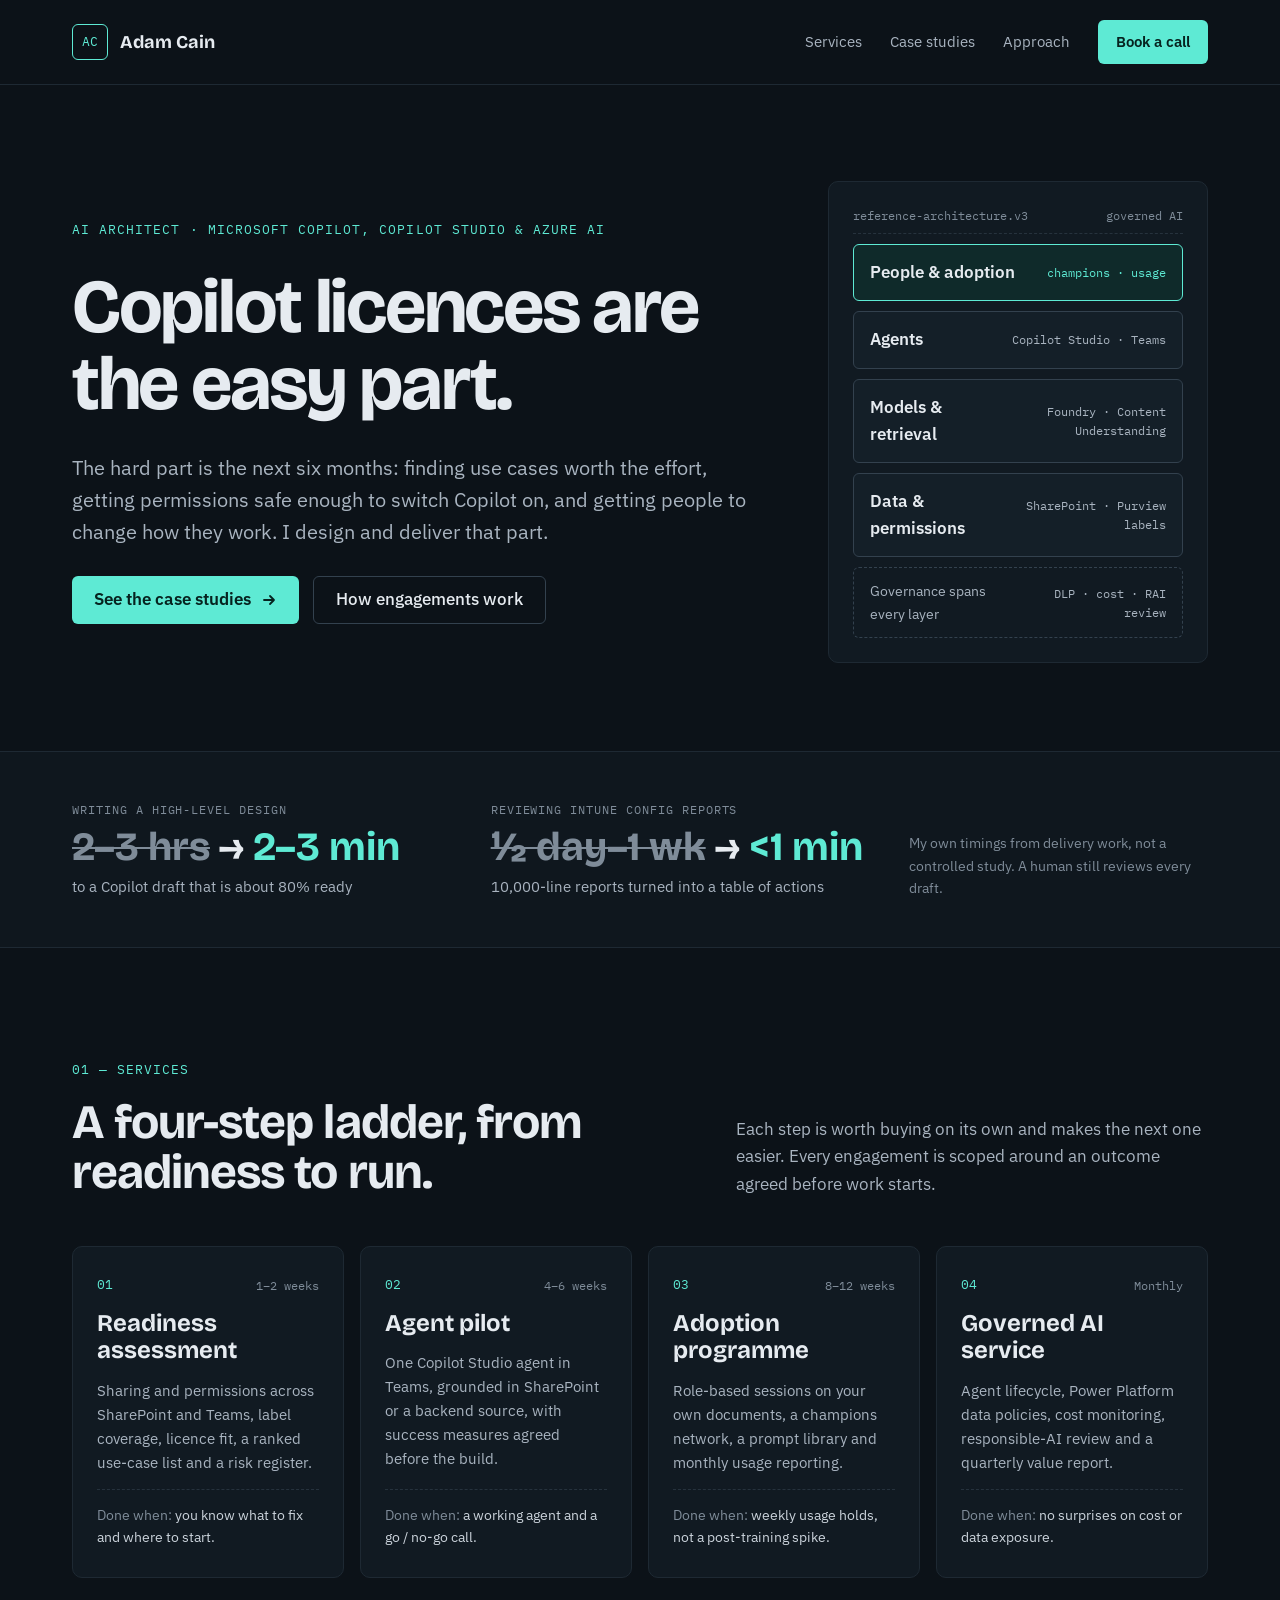
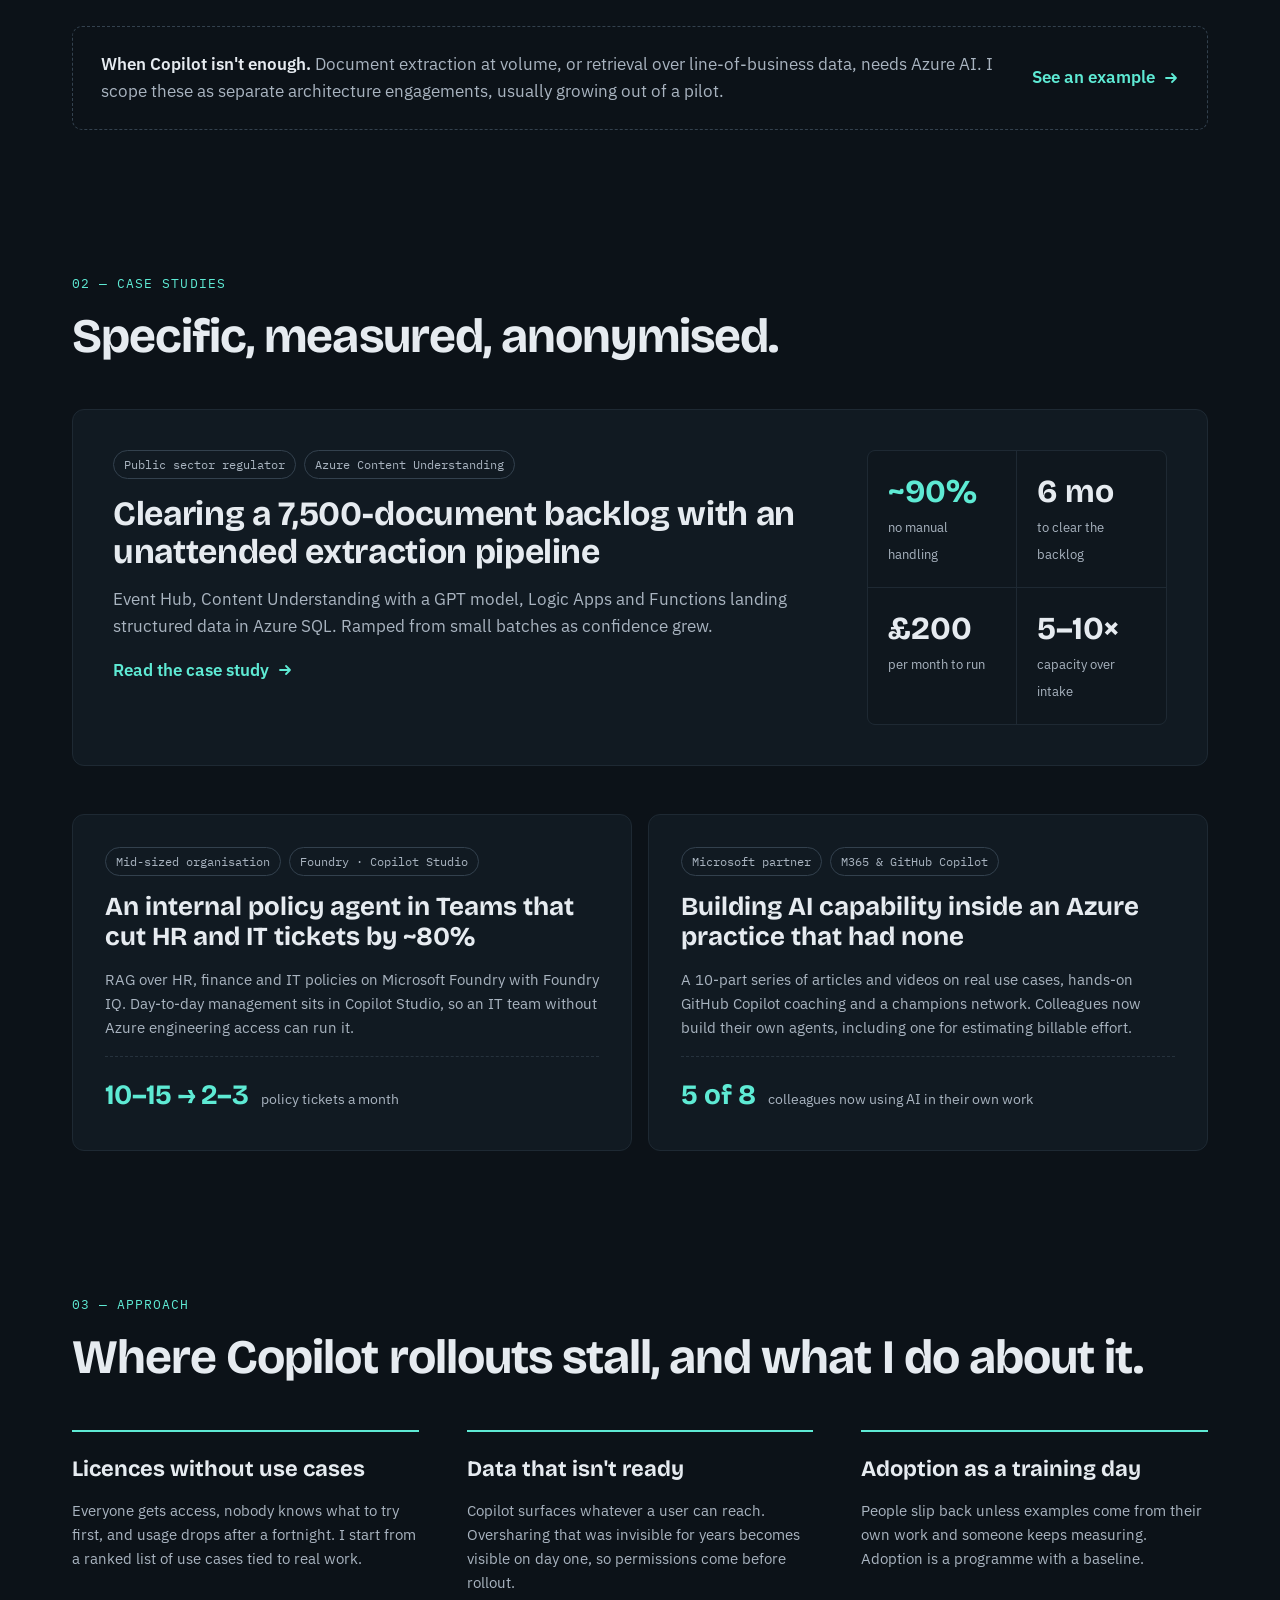
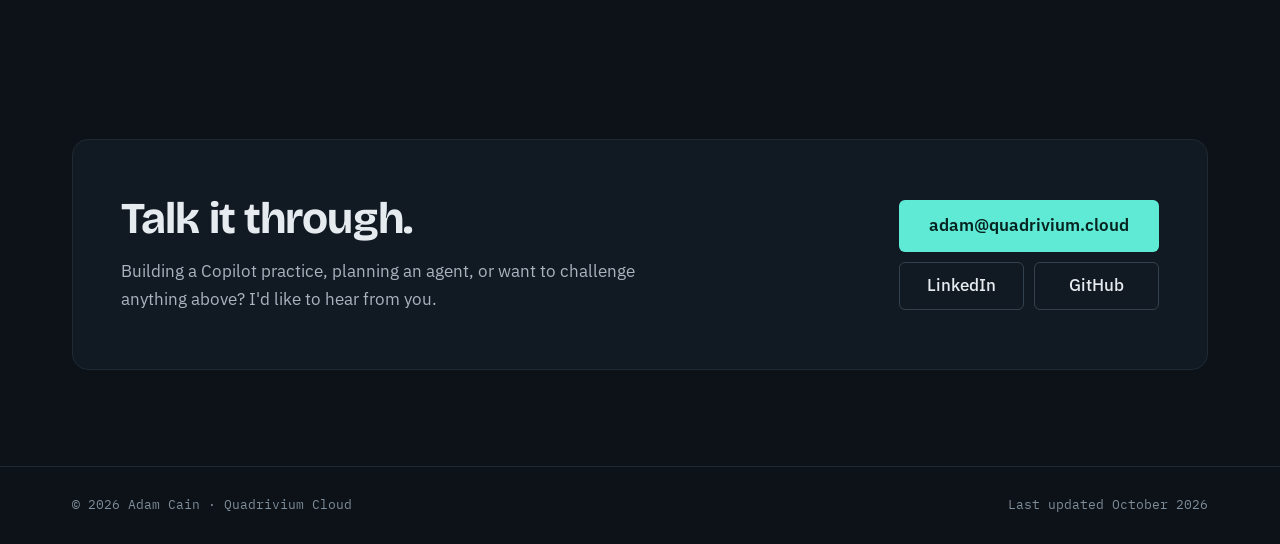
==== commit 79a79b5a: "Redesign landing page" ====
--- a/index.html
+++ b/index.html
@@ -94,21 +94,21 @@
 
       <div class="cards">
         <article class="card">
-          <div class="card-meta"><span>01</span><span>Fixed fee · 1–2 wks</span></div>
+          <div class="card-meta"><span>01</span><span>1–2 weeks</span></div>
           <h3>Readiness assessment</h3>
           <p>Sharing and permissions across SharePoint and Teams, label coverage, licence fit, a ranked use-case list
             and a risk register.</p>
           <p class="card-foot"><span class="label">Done when: </span>you know what to fix and where to start.</p>
         </article>
         <article class="card">
-          <div class="card-meta"><span>02</span><span>Fixed scope · 4–6 wks</span></div>
+          <div class="card-meta"><span>02</span><span>4–6 weeks</span></div>
           <h3>Agent pilot</h3>
           <p>One Copilot Studio agent in Teams, grounded in SharePoint or a backend source, with success measures
             agreed before the build.</p>
           <p class="card-foot"><span class="label">Done when: </span>a working agent and a go / no-go call.</p>
         </article>
         <article class="card">
-          <div class="card-meta"><span>03</span><span>8–12 wks</span></div>
+          <div class="card-meta"><span>03</span><span>8–12 weeks</span></div>
           <h3>Adoption programme</h3>
           <p>Role-based sessions on your own documents, a champions network, a prompt library and monthly usage
             reporting.</p>
@@ -128,8 +128,8 @@
           line-of-business data, needs Azure AI. I scope these as separate architecture engagements, usually growing
           out of a pilot.</p>
         <a class="text-link" href="case-studies/document-extraction.html">See an example
-          <svg class="icon" aria-hidden="true" viewBox="0 0 16 16" fill="none" stroke="currentColor"
-            stroke-width="1.8" stroke-linecap="round" stroke-linejoin="round">
+          <svg class="icon" aria-hidden="true" viewBox="0 0 16 16" fill="none" stroke="currentColor" stroke-width="1.8"
+            stroke-linecap="round" stroke-linejoin="round">
             <path d="M3 8h10M9 4l4 4-4 4" />
           </svg>
         </a>
@@ -142,7 +142,6 @@
           <p class="eyebrow">02 — Case studies</p>
           <h2 id="work-title" class="display section-title">Specific, measured, anonymised.</h2>
         </div>
-        <p>Clients aren't named. Sector, architecture and numbers are real; anything more is for conversation.</p>
       </div>
 
       <a class="feature" href="case-studies/document-extraction.html">
@@ -188,7 +187,7 @@
           <h3>Building AI capability inside an Azure practice that had none</h3>
           <p>A 10-part series of articles and videos on real use cases, hands-on GitHub Copilot coaching and a
             champions network. Colleagues now build their own agents, including one for estimating billable effort.</p>
-          <p class="study-result"><strong>4 of 7</strong><span>colleagues now using AI in their own work</span></p>
+          <p class="study-result"><strong>5 of 8</strong><span>colleagues now using AI in their own work</span></p>
         </article>
       </div>
     </section>
@@ -246,4 +245,4 @@
   </footer>
 </body>
 
-</html>
+</html>
